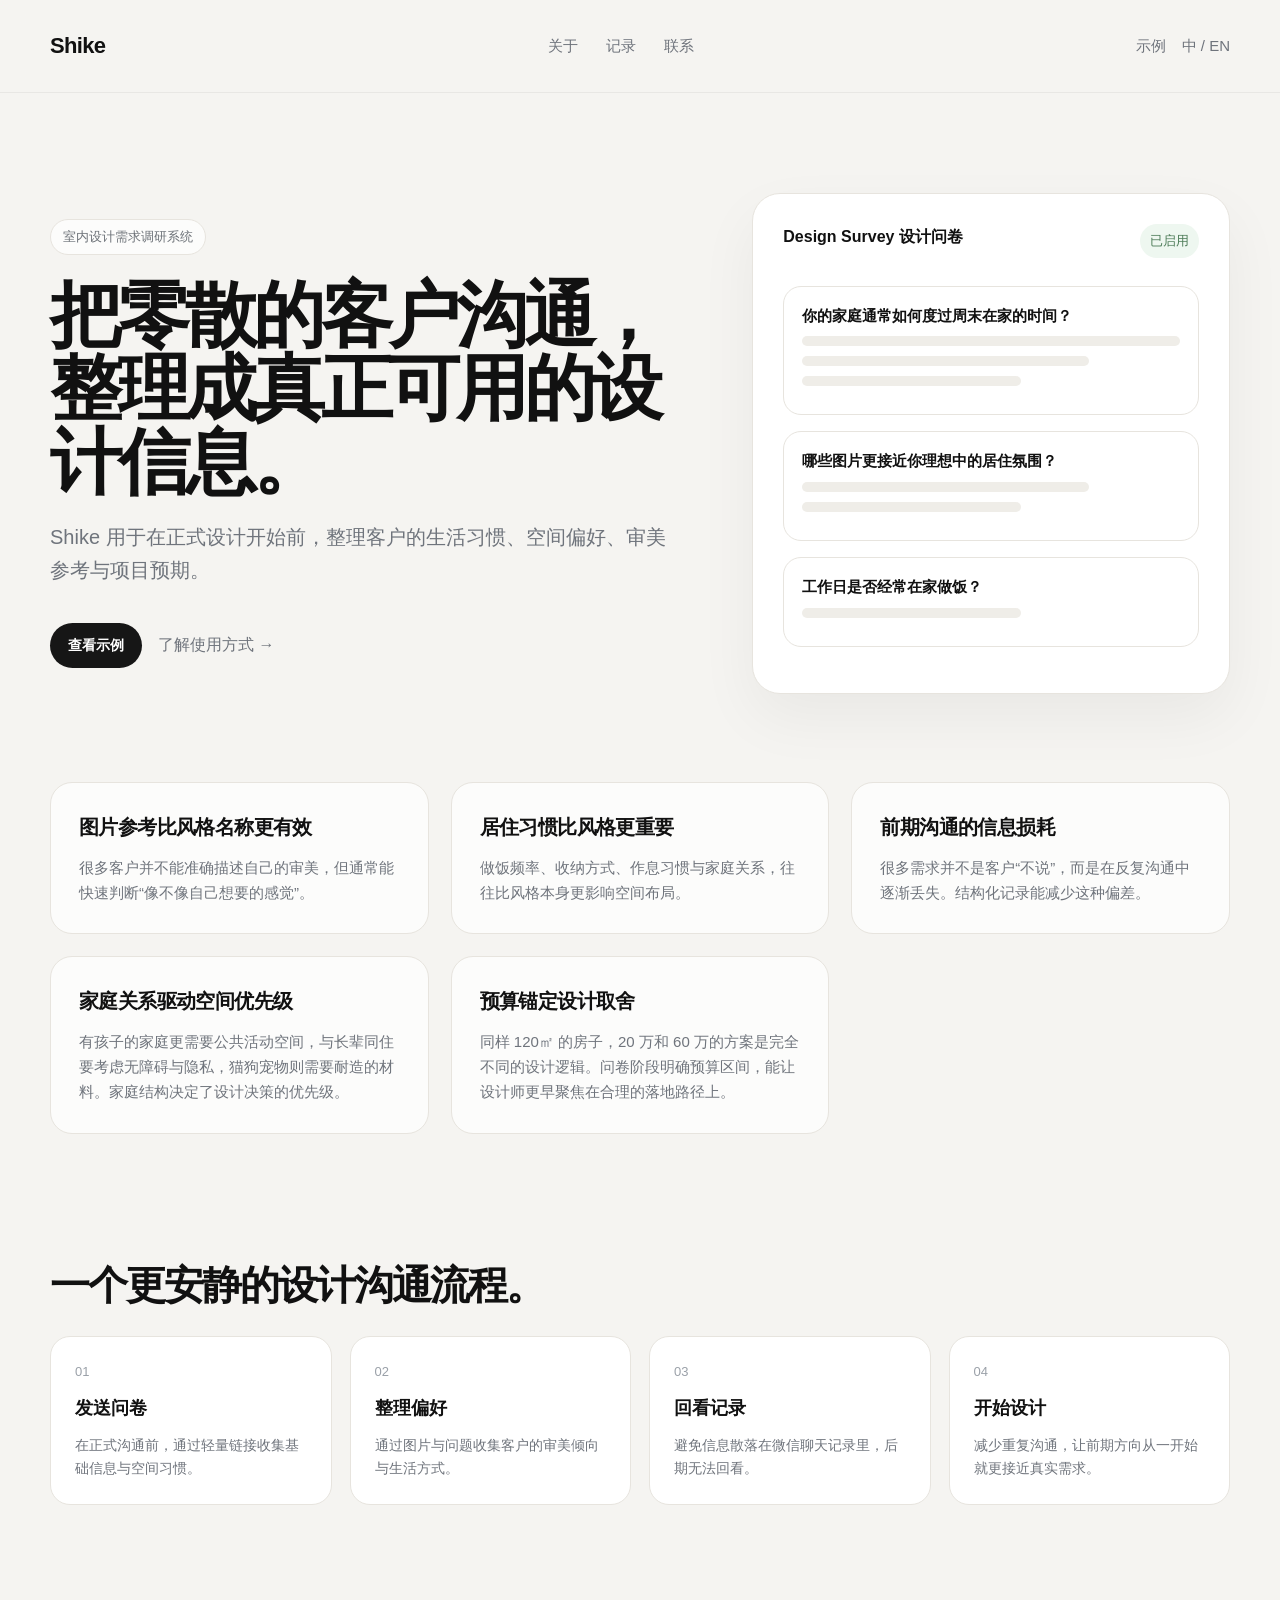
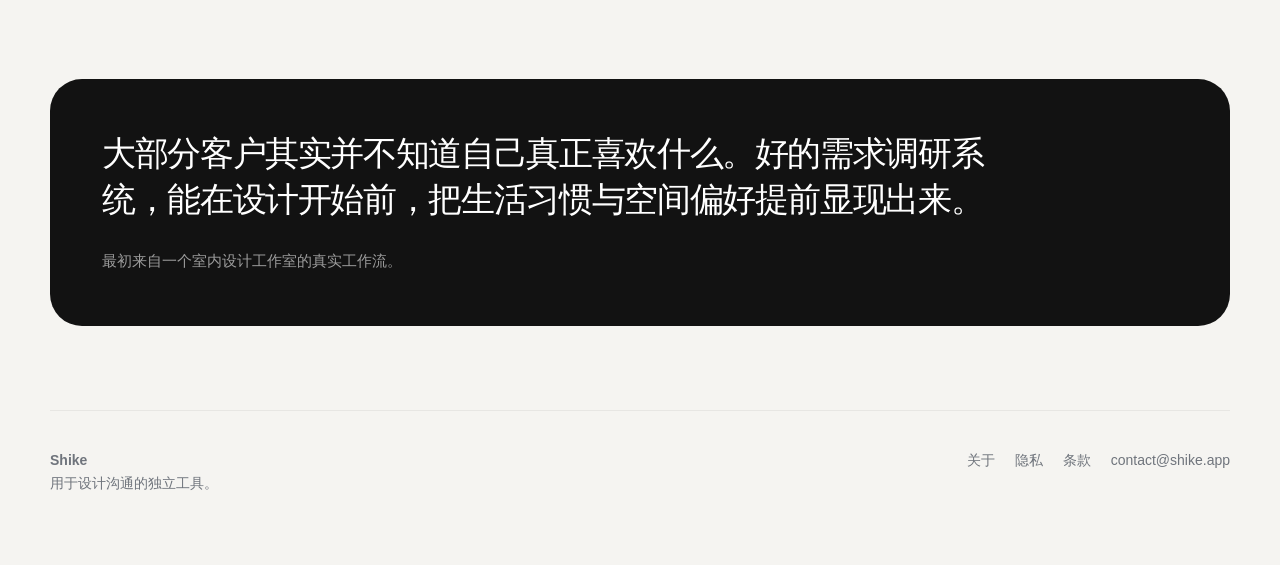
==== index.html @ 87f1670c "shike.app: 完整重写 — 5 feature cards + 4 hash-routed subpages + JS routing + i18n" ====
<!doctype html>
<html lang="zh-CN">
<head>
  <meta charset="utf-8" />
  <meta name="viewport" content="width=device-width, initial-scale=1" />
  <title>Shike — 设计需求调研系统</title>
  <style>
    :root{
      --bg:#f5f4f1;
      --card:#ffffff;
      --text:#111111;
      --muted:#6f747c;
      --light:#9aa0a8;
      --border:#e7e4de;
      --accent:#161616;
    }
    *{box-sizing:border-box}
    body{
      margin:0;
      background:var(--bg);
      color:var(--text);
      font-family:-apple-system,BlinkMacSystemFont,"Inter","Segoe UI","PingFang SC","Microsoft YaHei",sans-serif;
      -webkit-font-smoothing:antialiased;
      line-height:1.65;
    }
    a{text-decoration:none;color:inherit}
    .container{width:min(1180px,calc(100% - 48px));margin:0 auto}
    header{
      padding:28px 0;
      border-bottom:1px solid rgba(0,0,0,.05);
      position:sticky;
      top:0;
      backdrop-filter:blur(12px);
      background:rgba(245,244,241,.78);
      z-index:10;
    }
    .nav{display:flex;align-items:center;justify-content:space-between;gap:24px}
    .logo{font-size:22px;font-weight:700;letter-spacing:-.03em}
    .nav-links{display:flex;gap:28px;color:var(--muted);font-size:15px}
    .nav-right{display:flex;align-items:center;gap:16px}
    .ghost{color:var(--muted);font-size:15px}
    .button{background:var(--accent);color:white;padding:11px 18px;border-radius:999px;font-size:14px;font-weight:600}
    .hero{padding:100px 0 78px;display:grid;grid-template-columns:1.15fr .85fr;gap:56px;align-items:center}
    .eyebrow{display:inline-flex;align-items:center;gap:8px;font-size:13px;color:#6d7278;border:1px solid var(--border);border-radius:999px;padding:6px 12px;background:rgba(255,255,255,.72);margin-bottom:24px}
    h1{margin:0 0 22px;font-size:72px;line-height:1.02;letter-spacing:-.06em;max-width:760px}
    .hero p{margin:0;font-size:20px;color:var(--muted);max-width:620px}
    .hero-actions{margin-top:36px;display:flex;gap:16px;align-items:center}
    .secondary{color:var(--muted);font-weight:500}
    .hero-card{background:var(--card);border:1px solid var(--border);border-radius:28px;padding:30px;box-shadow:0 24px 60px rgba(0,0,0,.05)}
    .hero-card-top{display:flex;justify-content:space-between;margin-bottom:28px;gap:16px}
    .status{font-size:13px;color:#4d7c58;background:#eef7f0;padding:6px 10px;border-radius:999px;white-space:nowrap}
    .survey-preview{border:1px solid var(--border);border-radius:18px;padding:18px;margin-bottom:16px;background:#fff}
    .survey-preview strong{display:block;margin-bottom:10px;font-size:15px;line-height:1.45}
    .line{height:10px;background:#efede8;border-radius:999px;margin-bottom:10px}
    .line.short{width:58%}.line.medium{width:76%}
    .features{padding:10px 0 88px;display:grid;grid-template-columns:repeat(auto-fill,minmax(280px,1fr));gap:22px}
    .feature{background:rgba(255,255,255,.72);border:1px solid var(--border);border-radius:22px;padding:28px}
    .feature h3{margin:0 0 12px;font-size:20px;letter-spacing:-.03em}
    .feature p{margin:0;color:var(--muted);font-size:15px}
    .section-title{margin:0 0 18px;font-size:40px;letter-spacing:-.05em}
    .workflow{padding:30px 0 90px}
    .workflow-grid{display:grid;grid-template-columns:repeat(4,1fr);gap:18px}
    .step{background:white;border:1px solid var(--border);border-radius:20px;padding:24px}
    .step-num{color:var(--light);font-size:13px;margin-bottom:12px}
    .step h4{margin:0 0 10px;font-size:18px}
    .step p{margin:0;color:var(--muted);font-size:14px}
    .quote{padding:84px 0}
    .quote-box{background:#121212;color:white;border-radius:32px;padding:52px}
    .quote-box p{margin:0;font-size:34px;line-height:1.35;letter-spacing:-.04em;max-width:920px}
    .quote-meta{margin-top:26px;color:rgba(255,255,255,.58);font-size:15px}
    footer{padding:38px 0 70px;border-top:1px solid rgba(0,0,0,.06);display:flex;justify-content:space-between;flex-wrap:wrap;gap:24px;color:var(--muted);font-size:14px}
    .footer-links{display:flex;gap:20px;flex-wrap:wrap}
    .footer-links a:hover{color:var(--text)}

    /* ── Subpages ── */
    .subpage{display:none;min-height:100vh;padding:60px 0}
    .subpage.active{display:block}
    .subpage-wrap{width:min(780px,calc(100% - 48px));margin:0 auto}
    .subpage-back{display:inline-flex;align-items:center;gap:6px;font-size:15px;color:var(--muted);margin-bottom:32px;cursor:pointer}
    .subpage-back:hover{color:var(--text)}
    .subpage h2{margin:0 0 22px;font-size:36px;letter-spacing:-.05em;line-height:1.15}
    .subpage-body{font-size:16px;color:#444a50;line-height:1.75;max-width:650px}
    .subpage-body p{margin-bottom:20px}
    .subpage-body a{color:var(--text);text-decoration:underline;text-underline-offset:2px}

    /* ── Demo survey ── */
    .demo-header{margin-bottom:36px}
    .demo-header .eyebrow{margin-bottom:14px}
    .demo-header h2{margin:0 0 12px;font-size:30px;letter-spacing:-.04em}
    .demo-header p{margin:0;color:var(--muted);font-size:16px}
    .demo-card{background:var(--card);border:1px solid var(--border);border-radius:24px;padding:32px;margin-bottom:22px}
    .demo-card label{display:block;font-weight:600;font-size:16px;margin-bottom:14px;line-height:1.45}
    .demo-card input[type="text"],.demo-card textarea{width:100%;padding:12px 14px;border:1px solid var(--border);border-radius:10px;font-size:15px;font-family:inherit;background:#faf9f6;color:var(--text)}
    .demo-card textarea{resize:vertical;min-height:80px}
    .demo-options{display:flex;flex-wrap:wrap;gap:10px}
    .demo-option{padding:10px 16px;border:1px solid var(--border);border-radius:999px;font-size:14px;cursor:pointer;background:#faf9f6}
    .demo-option.selected{border-color:var(--accent);background:var(--accent);color:white}
    .demo-images{display:grid;grid-template-columns:repeat(4,1fr);gap:12px}
    .demo-image{aspect-ratio:1;border-radius:14px;border:2px solid var(--border);cursor:pointer;background:#efede8;display:flex;align-items:center;justify-content:center;color:var(--light);font-size:12px;padding:8px}
    .demo-image.selected{border-color:var(--accent)}
    .demo-submit{margin-top:10px}
    .demo-success{background:#eef7f0;border:1px solid #cde0d0;border-radius:18px;padding:28px 32px;margin-top:22px;display:none}
    .demo-success.show{display:block}
    .demo-success strong{display:block;font-size:18px;margin-bottom:6px}
    .demo-success p{margin:0;color:#4d7c58;font-size:15px}

    @media(max-width:980px){.hero{grid-template-columns:1fr;padding-top:72px}.features{grid-template-columns:1fr}.workflow-grid{grid-template-columns:1fr 1fr}h1{font-size:54px}}
    @media(max-width:640px){.container{width:min(100% - 32px,1180px)}.subpage-wrap{width:min(100% - 32px,780px)}.nav-links{display:none}h1{font-size:42px}.hero p{font-size:18px}.workflow-grid{grid-template-columns:1fr}.quote-box{padding:34px}.quote-box p{font-size:26px}.demo-images{grid-template-columns:repeat(2,1fr)}.hero-actions{flex-wrap:wrap}.subpage h2{font-size:28px}}
  </style>
</head>
<body>

<header>
  <div class="container nav">
    <div class="logo">Shike</div>
    <div class="nav-links">
      <a href="#about" data-en="About" data-zh="关于">关于</a>
      <a href="#notes" data-en="Notes" data-zh="记录">记录</a>
      <a href="#contact" data-en="Contact" data-zh="联系">联系</a>
    </div>
    <div class="nav-right">
      <a class="ghost" href="#page-demo" data-en="Example" data-zh="示例">示例</a>
      <a class="ghost" href="#" id="langToggle">中 / EN</a>
    </div>
  </div>
</header>

<div id="homepage">
<main class="container">
  <section class="hero">
    <div>
      <div class="eyebrow" data-en="Interior design intake system" data-zh="室内设计需求调研系统">室内设计需求调研系统</div>
      <h1 data-en="Turn scattered client conversations into structured design insight." data-zh="把零散的客户沟通，整理成真正可用的设计信息。">把零散的客户沟通，整理成真正可用的设计信息。</h1>
      <p data-en="Shike helps design studios collect lifestyle habits, spatial preferences, visual references and project expectations before the first meeting." data-zh="Shike 用于在正式设计开始前，整理客户的生活习惯、空间偏好、审美参考与项目预期。">Shike 用于在正式设计开始前，整理客户的生活习惯、空间偏好、审美参考与项目预期。</p>
      <div class="hero-actions">
        <a class="button" href="#page-demo" data-en="View example" data-zh="查看示例">查看示例</a>
        <a class="secondary" href="#page-about" data-en="About the workflow →" data-zh="了解使用方式 →">了解使用方式 →</a>
      </div>
    </div>
    <div class="hero-card">
      <div class="hero-card-top">
        <strong data-en="Design Survey" data-zh="Design Survey 设计问卷">Design Survey 设计问卷</strong>
        <span class="status" data-en="active" data-zh="已启用">已启用</span>
      </div>
      <div class="survey-preview">
        <strong data-en="How does your family usually spend weekends at home?" data-zh="你的家庭通常如何度过周末在家的时间？">你的家庭通常如何度过周末在家的时间？</strong>
        <div class="line"></div><div class="line medium"></div><div class="line short"></div>
      </div>
      <div class="survey-preview">
        <strong data-en="Which references feel closest to your ideal atmosphere?" data-zh="哪些图片更接近你理想中的居住氛围？">哪些图片更接近你理想中的居住氛围？</strong>
        <div class="line medium"></div><div class="line short"></div>
      </div>
      <div class="survey-preview">
        <strong data-en="Do you cook frequently during weekdays?" data-zh="工作日是否经常在家做饭？">工作日是否经常在家做饭？</strong>
        <div class="line short"></div>
      </div>
    </div>
  </section>

  <section class="features" id="notes">
    <div class="feature">
      <h3 data-en="Images work better than style labels" data-zh="图片参考比风格名称更有效">图片参考比风格名称更有效</h3>
      <p data-en="Many clients cannot describe their taste precisely, but they can quickly judge whether an image feels right." data-zh="很多客户并不能准确描述自己的审美，但通常能快速判断“像不像自己想要的感觉”。">很多客户并不能准确描述自己的审美，但通常能快速判断“像不像自己想要的感觉”。</p>
    </div>
    <div class="feature">
      <h3 data-en="Habits matter more than style" data-zh="居住习惯比风格更重要">居住习惯比风格更重要</h3>
      <p data-en="Cooking frequency, storage habits, routines and family relationships often shape the layout more than visual style." data-zh="做饭频率、收纳方式、作息习惯与家庭关系，往往比风格本身更影响空间布局。">做饭频率、收纳方式、作息习惯与家庭关系，往往比风格本身更影响空间布局。</p>
    </div>
    <div class="feature">
      <h3 data-en="Early communication loses information" data-zh="前期沟通的信息损耗">前期沟通的信息损耗</h3>
      <p data-en="Many requirements are not absent; they simply get lost in repeated conversations. Structured records reduce that drift." data-zh="很多需求并不是客户“不说”，而是在反复沟通中逐渐丢失。结构化记录能减少这种偏差。">很多需求并不是客户“不说”，而是在反复沟通中逐渐丢失。结构化记录能减少这种偏差。</p>
    </div>
    <div class="feature">
      <h3 data-en="Family dynamics shape priorities" data-zh="家庭关系驱动空间优先级">家庭关系驱动空间优先级</h3>
      <p data-en="Families with kids need open activity areas, multi-generational homes require accessibility and privacy, pets demand durable materials. Family structure dictates design trade-offs." data-zh="有孩子的家庭更需要公共活动空间，与长辈同住要考虑无障碍与隐私，猫狗宠物则需要耐造的材料。家庭结构决定了设计决策的优先级。">有孩子的家庭更需要公共活动空间，与长辈同住要考虑无障碍与隐私，猫狗宠物则需要耐造的材料。家庭结构决定了设计决策的优先级。</p>
    </div>
    <div class="feature">
      <h3 data-en="Budget frames design choices" data-zh="预算锚定设计取舍">预算锚定设计取舍</h3>
      <p data-en="A 120㎡ apartment with a ¥200k budget vs. ¥600k calls for fundamentally different approaches. Getting budget range early lets designers focus on viable solutions from the start." data-zh="同样 120㎡ 的房子，20 万和 60 万的方案是完全不同的设计逻辑。问卷阶段明确预算区间，能让设计师更早聚焦在合理的落地路径上。">同样 120㎡ 的房子，20 万和 60 万的方案是完全不同的设计逻辑。问卷阶段明确预算区间，能让设计师更早聚焦在合理的落地路径上。</p>
    </div>
  </section>

  <section class="workflow" id="about">
    <h2 class="section-title" data-en="A calmer way to start projects." data-zh="一个更安静的设计沟通流程。">一个更安静的设计沟通流程。</h2>
    <div class="workflow-grid">
      <div class="step">
        <div class="step-num">01</div>
        <h4 data-en="Send survey" data-zh="发送问卷">发送问卷</h4>
        <p data-en="Share a lightweight link before the first meeting to collect basic information and spatial habits." data-zh="在正式沟通前，通过轻量链接收集基础信息与空间习惯。">在正式沟通前，通过轻量链接收集基础信息与空间习惯。</p>
      </div>
      <div class="step">
        <div class="step-num">02</div>
        <h4 data-en="Collect preferences" data-zh="整理偏好">整理偏好</h4>
        <p data-en="Use images and questions to collect visual preferences and lifestyle patterns." data-zh="通过图片与问题收集客户的审美倾向与生活方式。">通过图片与问题收集客户的审美倾向与生活方式。</p>
      </div>
      <div class="step">
        <div class="step-num">03</div>
        <h4 data-en="Review records" data-zh="回看记录">回看记录</h4>
        <p data-en="Keep important details from disappearing inside long chat histories." data-zh="避免信息散落在微信聊天记录里，后期无法回看。">避免信息散落在微信聊天记录里，后期无法回看。</p>
      </div>
      <div class="step">
        <div class="step-num">04</div>
        <h4 data-en="Start aligned" data-zh="开始设计">开始设计</h4>
        <p data-en="Reduce repeated communication and begin with clearer expectations." data-zh="减少重复沟通，让前期方向从一开始就更接近真实需求。">减少重复沟通，让前期方向从一开始就更接近真实需求。</p>
      </div>
    </div>
  </section>

  <section class="quote">
    <div class="quote-box">
      <p data-en="Most clients don’t actually know how to describe their style preferences. Good intake systems help surface habits and emotional patterns before design even starts." data-zh="大部分客户其实并不知道自己真正喜欢什么。好的需求调研系统，能在设计开始前，把生活习惯与空间偏好提前显现出来。">大部分客户其实并不知道自己真正喜欢什么。好的需求调研系统，能在设计开始前，把生活习惯与空间偏好提前显现出来。</p>
      <div class="quote-meta" data-en="Originally built for an interior design studio workflow." data-zh="最初来自一个室内设计工作室的真实工作流。">最初来自一个室内设计工作室的真实工作流。</div>
    </div>
  </section>
</main>

<footer class="container" id="contact">
  <div>
    <strong>Shike</strong><br/>
    <span data-en="Independent tools for design conversations." data-zh="用于设计沟通的独立工具。">用于设计沟通的独立工具。</span>
  </div>
  <div class="footer-links">
    <a href="#page-about" data-en="About" data-zh="关于">关于</a>
    <a href="#page-privacy" data-en="Privacy" data-zh="隐私">隐私</a>
    <a href="#page-terms" data-en="Terms" data-zh="条款">条款</a>
    <a href="mailto:contact@shike.app">contact@shike.app</a>
  </div>
</footer>
</div>

<!-- ═══════ Subpages ═══════ -->
<div class="subpage" id="page-about">
  <div class="subpage-wrap">
    <div class="subpage-back" onclick="showHome()">
      <svg width="16" height="16" viewBox="0 0 24 24" fill="none" stroke="currentColor" stroke-width="2" stroke-linecap="round" stroke-linejoin="round"><polyline points="15 18 9 12 15 6"/></svg>
      <span data-zh="返回" data-en="Back">返回</span>
    </div>
    <h2 data-zh="关于 Shike" data-en="About Shike">关于 Shike</h2>
    <div class="subpage-body">
      <p data-zh="Shike 是一个围绕设计沟通、需求整理和项目记录的工具。最初来自一个室内设计工作室的真实工作流。" data-en="Shike is a tool for design conversations, requirements gathering and project documentation. Originally built from a real interior design studio workflow.">Shike 是一个围绕设计沟通、需求整理和项目记录的工具。最初来自一个室内设计工作室的真实工作流。</p>
      <p data-zh="它替代了零散的微信聊天和通用表单，用于在正式设计开始前，把客户的生活习惯、空间偏好、审美参考和项目预期整合到一份结构化记录中。" data-en="It replaces scattered chat messages and generic forms, helping studios consolidate lifestyle habits, spatial preferences, visual references and project expectations into structured records before design begins.">它替代了零散的微信聊天和通用表单，用于在正式设计开始前，把客户的生活习惯、空间偏好、审美参考和项目预期整合到一份结构化记录中。</p>
      <p data-zh="适合小型设计工作室、独立设计师，以及任何需要让前期沟通更清晰有序的团队。" data-en="Suited for small design studios, independent designers, and any team that wants clearer, more organized early-stage client communication.">适合小型设计工作室、独立设计师，以及任何需要让前期沟通更清晰有序的团队。</p>
    </div>
  </div>
</div>

<div class="subpage" id="page-privacy">
  <div class="subpage-wrap">
    <div class="subpage-back" onclick="showHome()">
      <svg width="16" height="16" viewBox="0 0 24 24" fill="none" stroke="currentColor" stroke-width="2" stroke-linecap="round" stroke-linejoin="round"><polyline points="15 18 9 12 15 6"/></svg>
      <span data-zh="返回" data-en="Back">返回</span>
    </div>
    <h2 data-zh="隐私" data-en="Privacy">隐私</h2>
    <div class="subpage-body">
      <p data-zh="通过 Shike 提交的表单数据仅用于设计需求整理和项目沟通，不会公开展示。" data-en="Data submitted through Shike is used solely for design requirements gathering and project communication. It is not publicly displayed.">通过 Shike 提交的表单数据仅用于设计需求整理和项目沟通，不会公开展示。</p>
      <p data-zh="我们不会将您的数据出售给第三方，也不会将其用于与项目无关的目的。" data-en="We do not sell your data to third parties, nor use it for purposes unrelated to your project.">我们不会将您的数据出售给第三方，也不会将其用于与项目无关的目的。</p>
      <p data-zh="数据通过加密连接传输，存储在服务器数据库中，仅项目相关人员可访问。" data-en="Data is transmitted over encrypted connections, stored on our server, and accessible only to project-relevant personnel.">数据通过加密连接传输，存储在服务器数据库中，仅项目相关人员可访问。</p>
      <p data-zh="为保护您的信息安全，请勿在表单中提交身份证号码、银行卡信息、密码等敏感个人信息。" data-en="For your security, please do not submit sensitive personal information such as ID numbers, bank card details, or passwords in any form.">为保护您的信息安全，请勿在表单中提交身份证号码、银行卡信息、密码等敏感个人信息。</p>
      <p data-zh="如需删除数据，请联系" data-en="To request data deletion, contact">如需删除数据，请联系 <a href="mailto:contact@shike.app">contact@shike.app</a>。</p>
    </div>
  </div>
</div>

<div class="subpage" id="page-terms">
  <div class="subpage-wrap">
    <div class="subpage-back" onclick="showHome()">
      <svg width="16" height="16" viewBox="0 0 24 24" fill="none" stroke="currentColor" stroke-width="2" stroke-linecap="round" stroke-linejoin="round"><polyline points="15 18 9 12 15 6"/></svg>
      <span data-zh="返回" data-en="Back">返回</span>
    </div>
    <h2 data-zh="条款" data-en="Terms">条款</h2>
    <div class="subpage-body">
      <p data-zh="Shike 按“现状”提供，不提供任何明示或暗示的保证。" data-en="Shike is provided &#x2018;as is&#x2019;, without any express or implied warranty.">Shike 按“现状”提供，不提供任何明示或暗示的保证。</p>
      <p data-zh="使用者应自行确认所提交内容的准确性和完整性。" data-en="Users are responsible for the accuracy and completeness of the information they submit.">使用者应自行确认所提交内容的准确性和完整性。</p>
      <p data-zh="为保护您的信息安全，请勿在表单中提交身份证号码、银行卡信息、密码等敏感个人信息。" data-en="For your security, do not submit sensitive personal information such as ID numbers, bank card details, or passwords via any form.">为保护您的信息安全，请勿在表单中提交身份证号码、银行卡信息、密码等敏感个人信息。</p>
      <p data-zh="我们保留在不事先通知的情况下更新这些条款的权利。" data-en="We reserve the right to update these terms without prior notice.">我们保留在不事先通知的情况下更新这些条款的权利。</p>
    </div>
  </div>
</div>

<div class="subpage" id="page-demo">
  <div class="subpage-wrap">
    <div class="subpage-back" onclick="showHome()">
      <svg width="16" height="16" viewBox="0 0 24 24" fill="none" stroke="currentColor" stroke-width="2" stroke-linecap="round" stroke-linejoin="round"><polyline points="15 18 9 12 15 6"/></svg>
      <span data-zh="返回" data-en="Back">返回</span>
    </div>
    <div class="demo-header">
      <div class="eyebrow" data-zh="示例问卷" data-en="Demo Survey">示例问卷</div>
      <h2 data-zh="设计需求调研" data-en="Design Intake Survey">设计需求调研</h2>
      <p data-zh="以下是一个示例问卷，用于展示 Shike 的使用方式和界面风格。提交后的数据不会被保存。" data-en="This is a demo survey to show how Shike works. Submitted data will not be saved.">以下是一个示例问卷，用于展示 Shike 的使用方式和界面风格。提交后的数据不会被保存。</p>
    </div>
    <div class="demo-card">
      <label data-zh="你理想中的居住空间有多大？" data-en="What size is your ideal living space?">你理想中的居住空间有多大？</label>
      <input type="text" id="demoQ1" placeholder="e.g. 80-100㎡" data-zh-placeholder="例如：80-100㎡" data-en-placeholder="e.g. 80-100㎡" />
    </div>
    <div class="demo-card">
      <label data-zh="你最喜欢的室内风格倾向？" data-en="Your preferred interior style?">你最喜欢的室内风格倾向？</label>
      <div class="demo-options" id="demoQ2">
        <span class="demo-option" data-val="简约" data-zh="简约" data-en="Minimalist">简约</span>
        <span class="demo-option" data-val="奶油" data-zh="奶油" data-en="Cream">奶油</span>
        <span class="demo-option" data-val="原木" data-zh="原木" data-en="Natural Wood">原木</span>
        <span class="demo-option" data-val="新中式" data-zh="新中式" data-en="Modern Chinese">新中式</span>
        <span class="demo-option" data-val="轻奢" data-zh="轻奢" data-en="Light Luxury">轻奢</span>
        <span class="demo-option" data-val="不确定" data-zh="不确定" data-en="Not sure">不确定</span>
      </div>
    </div>
    <div class="demo-card">
      <label data-zh="以下哪些更接近你想要的氛围？（可多选）" data-en="Which of these feel closest to your desired atmosphere? (multi-select)">以下哪些更接近你想要的氛围？（可多选）</label>
      <div class="demo-images" id="demoQ3">
        <div class="demo-image" data-zh="明亮" data-en="Bright">明亮</div>
        <div class="demo-image" data-zh="温暖" data-en="Warm">温暖</div>
        <div class="demo-image" data-zh="简洁" data-en="Clean">简洁</div>
        <div class="demo-image" data-zh="自然" data-en="Natural">自然</div>
      </div>
    </div>
    <div class="demo-card">
      <label data-zh="你对新空间有什么特殊需求或想法？" data-en="Any special needs or ideas for the space?">你对新空间有什么特殊需求或想法？</label>
      <textarea id="demoQ4" data-zh-placeholder="描述你的想法…" data-en-placeholder="Describe your ideas..."></textarea>
    </div>
    <div class="demo-submit">
      <button class="button" id="demoSubmit" data-zh="提交示例" data-en="Submit Demo">提交示例</button>
    </div>
    <div class="demo-success" id="demoSuccess">
      <strong data-zh="示例提交成功" data-en="Demo submitted successfully">示例提交成功</strong>
      <p data-zh="这是一个示例演示，你的回答不会被保存。" data-en="This is a demo — your responses have not been saved.">这是一个示例演示，你的回答不会被保存。</p>
    </div>
  </div>
</div>

<script>
var currentLang = 'zh';
function applyLang(lang) {
  currentLang = lang;
  document.documentElement.lang = lang === 'zh' ? 'zh-CN' : 'en';
  document.title = lang === 'zh' ? 'Shike — 设计需求调研系统' : 'Shike — Design Intake System';
  document.querySelectorAll('[data-zh][data-en]').forEach(function(el) {
    el.textContent = lang === 'zh' ? el.getAttribute('data-zh') : el.getAttribute('data-en');
  });
  document.querySelectorAll('[data-zh-placeholder]').forEach(function(el) {
    var key = lang === 'zh' ? 'data-zh-placeholder' : 'data-en-placeholder';
    var val = el.getAttribute(key);
    if (val !== null) el.placeholder = val;
  });
  document.getElementById('langToggle').textContent = lang === 'zh' ? '中 / EN' : 'EN / 中';
}
function toggleLang(e) { e.preventDefault(); applyLang(currentLang === 'zh' ? 'en' : 'zh'); }

var SUBPAGE_IDS = ['page-about', 'page-demo', 'page-privacy', 'page-terms'];
var SECTION_IDS = ['about', 'notes', 'contact'];

function showHome() {
  document.getElementById('homepage').style.display = '';
  document.querySelector('header').style.display = '';
  SUBPAGE_IDS.forEach(function(id) { document.getElementById(id).classList.remove('active'); });
  window.scrollTo({ top: 0, behavior: 'smooth' });
}
function showSubpage(id) {
  document.getElementById('homepage').style.display = 'none';
  document.querySelector('header').style.display = 'none';
  SUBPAGE_IDS.forEach(function(sid) { document.getElementById(sid).classList.toggle('active', sid === id); });
  window.scrollTo({ top: 0 });
}
function scrollToSection(id) {
  showHome();
  setTimeout(function() {
    var t = document.getElementById(id);
    if (t) t.scrollIntoView({ behavior: 'smooth' });
  }, 60);
}
window.addEventListener('popstate', function() {
  var hash = window.location.hash.replace('#', '') || 'home';
  if (SECTION_IDS.indexOf(hash) !== -1) { scrollToSection(hash); return; }
  if (SUBPAGE_IDS.indexOf(hash) !== -1) { showSubpage(hash); return; }
  showHome();
});

function initDemo() {
  document.querySelectorAll('.demo-option').forEach(function(el) {
    el.addEventListener('click', function() {
      el.parentElement.querySelectorAll('.demo-option').forEach(function(o) { o.classList.remove('selected'); });
      this.classList.add('selected');
    });
  });
  document.querySelectorAll('.demo-image').forEach(function(el) {
    el.addEventListener('click', function() { this.classList.toggle('selected'); });
  });
  document.getElementById('demoSubmit').addEventListener('click', function() {
    var s = document.getElementById('demoSuccess');
    s.classList.add('show');
    s.scrollIntoView({ behavior: 'smooth', block: 'center' });
  });
}

document.addEventListener('DOMContentLoaded', function() {
  applyLang('zh');
  initDemo();
  document.getElementById('langToggle').addEventListener('click', toggleLang);
  document.querySelectorAll('a[href^="#"]').forEach(function(a) {
    a.addEventListener('click', function(e) {
      var href = a.getAttribute('href');
      if (href.indexOf('mailto:') === 0) return;
      e.preventDefault();
      var hash = href.replace('#', '');
      if (SECTION_IDS.indexOf(hash) !== -1) { history.pushState(null, '', href); scrollToSection(hash); }
      else if (SUBPAGE_IDS.indexOf(hash) !== -1) { history.pushState(null, '', href); showSubpage(hash); }
      else if (hash === '' || hash === 'home') { history.pushState(null, '', window.location.pathname); showHome(); }
    });
  });
});
</script>
</body>
</html>
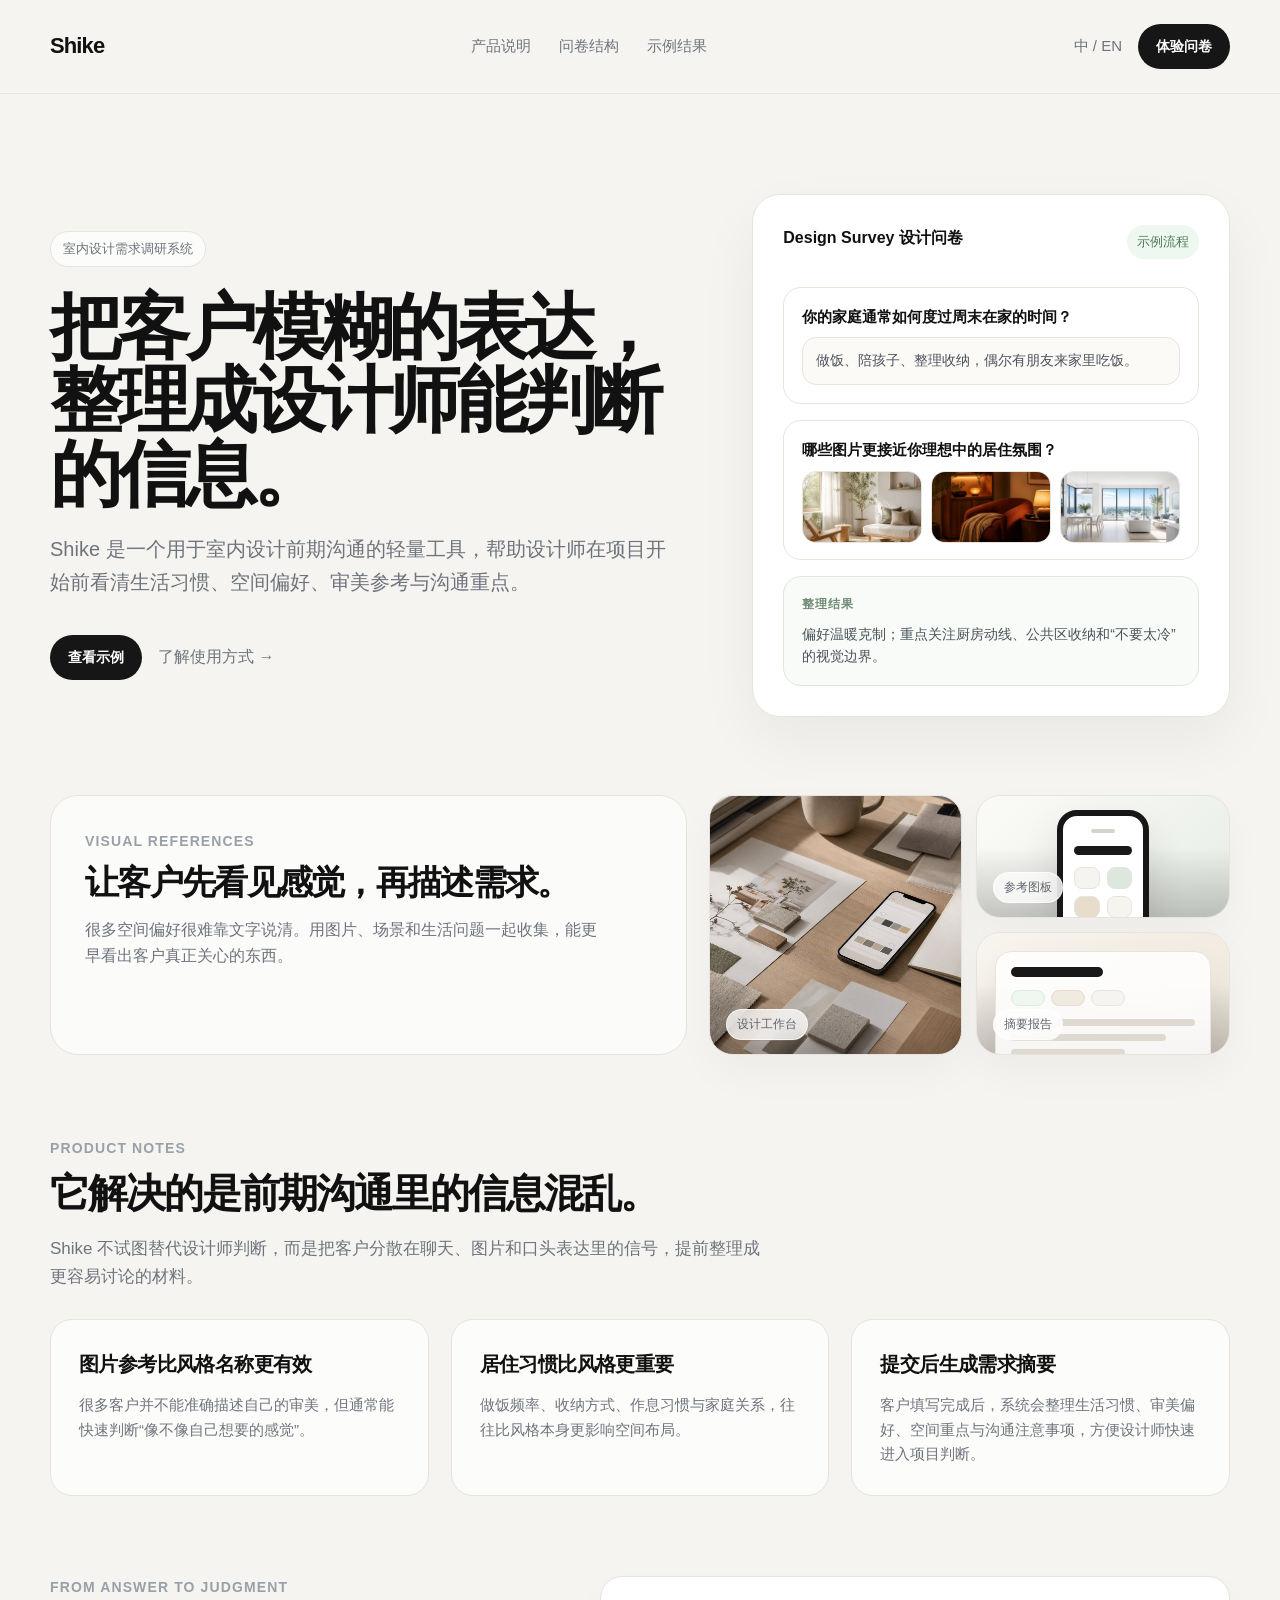
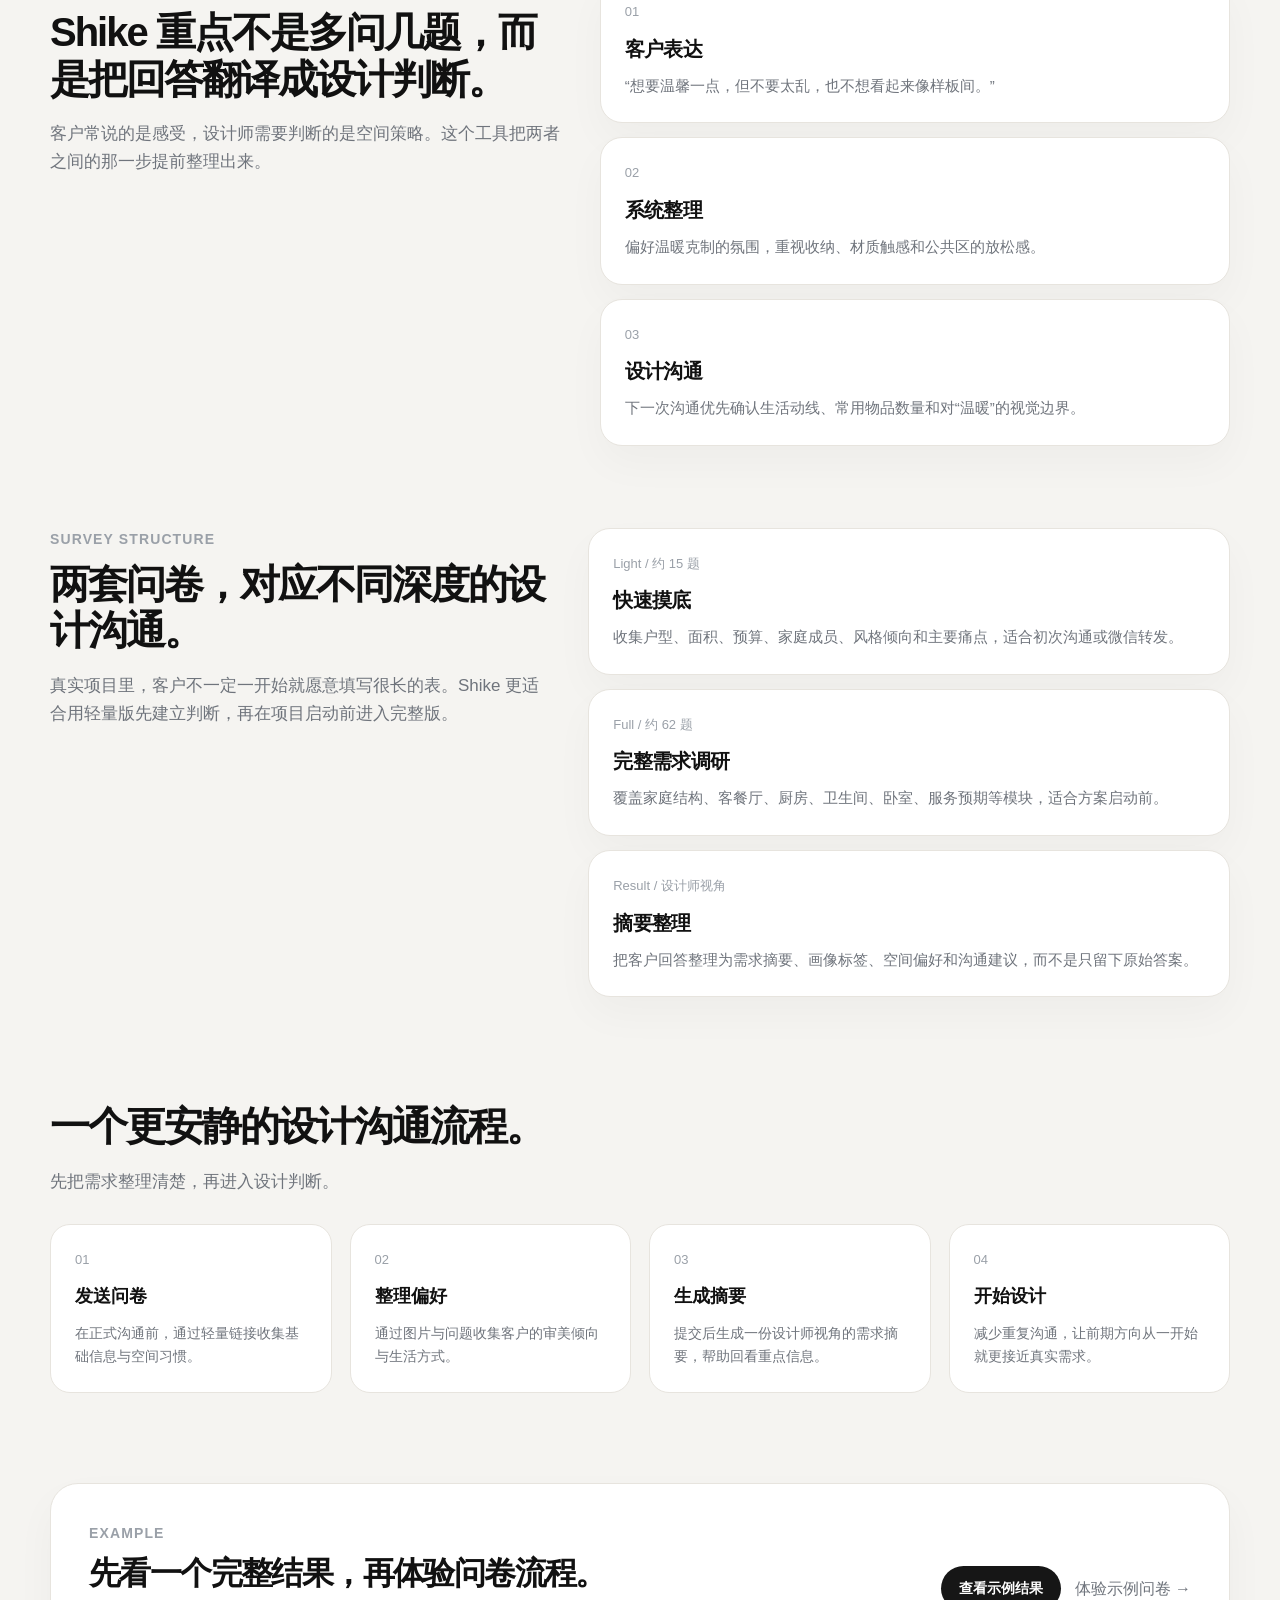
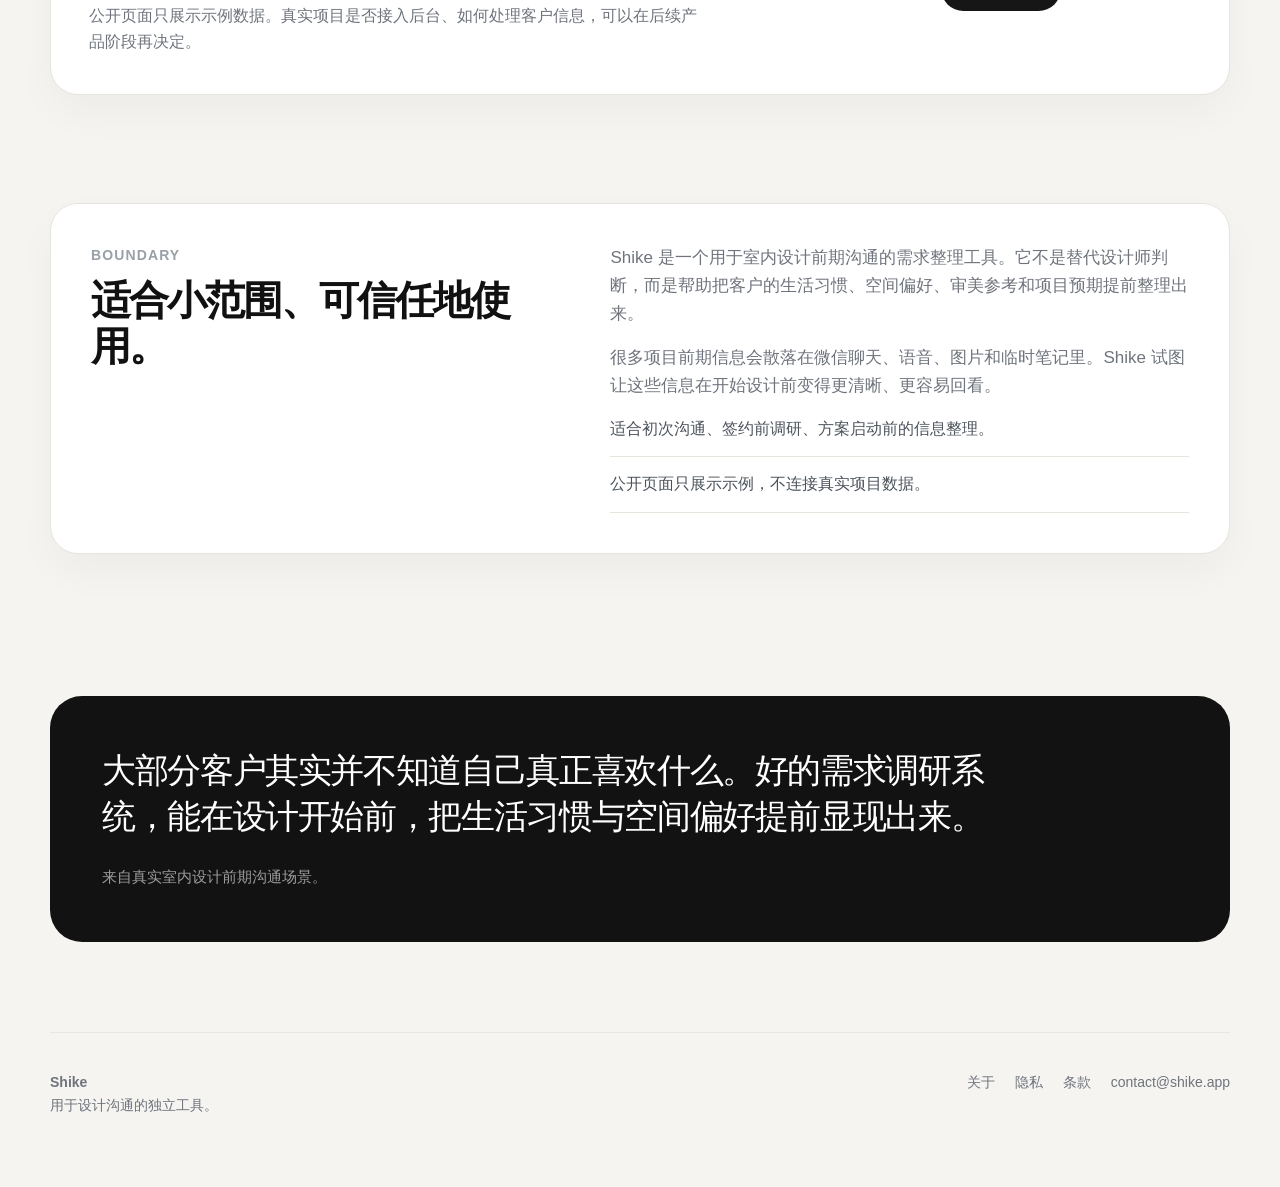
==== commit 441a256d: "deploy: replace site with dist-jpg build" ====
--- a/index.html
+++ b/index.html
@@ -1,411 +1,436 @@
-<!doctype html>
+﻿<!doctype html>
 <html lang="zh-CN">
 <head>
   <meta charset="utf-8" />
   <meta name="viewport" content="width=device-width, initial-scale=1" />
-  <title>Shike — 设计需求调研系统</title>
-  <style>
-    :root{
-      --bg:#f5f4f1;
-      --card:#ffffff;
-      --text:#111111;
-      --muted:#6f747c;
-      --light:#9aa0a8;
-      --border:#e7e4de;
-      --accent:#161616;
-    }
-    *{box-sizing:border-box}
-    body{
-      margin:0;
-      background:var(--bg);
-      color:var(--text);
-      font-family:-apple-system,BlinkMacSystemFont,"Inter","Segoe UI","PingFang SC","Microsoft YaHei",sans-serif;
-      -webkit-font-smoothing:antialiased;
-      line-height:1.65;
-    }
-    a{text-decoration:none;color:inherit}
-    .container{width:min(1180px,calc(100% - 48px));margin:0 auto}
-    header{
-      padding:28px 0;
-      border-bottom:1px solid rgba(0,0,0,.05);
-      position:sticky;
-      top:0;
-      backdrop-filter:blur(12px);
-      background:rgba(245,244,241,.78);
-      z-index:10;
-    }
-    .nav{display:flex;align-items:center;justify-content:space-between;gap:24px}
-    .logo{font-size:22px;font-weight:700;letter-spacing:-.03em}
-    .nav-links{display:flex;gap:28px;color:var(--muted);font-size:15px}
-    .nav-right{display:flex;align-items:center;gap:16px}
-    .ghost{color:var(--muted);font-size:15px}
-    .button{background:var(--accent);color:white;padding:11px 18px;border-radius:999px;font-size:14px;font-weight:600}
-    .hero{padding:100px 0 78px;display:grid;grid-template-columns:1.15fr .85fr;gap:56px;align-items:center}
-    .eyebrow{display:inline-flex;align-items:center;gap:8px;font-size:13px;color:#6d7278;border:1px solid var(--border);border-radius:999px;padding:6px 12px;background:rgba(255,255,255,.72);margin-bottom:24px}
-    h1{margin:0 0 22px;font-size:72px;line-height:1.02;letter-spacing:-.06em;max-width:760px}
-    .hero p{margin:0;font-size:20px;color:var(--muted);max-width:620px}
-    .hero-actions{margin-top:36px;display:flex;gap:16px;align-items:center}
-    .secondary{color:var(--muted);font-weight:500}
-    .hero-card{background:var(--card);border:1px solid var(--border);border-radius:28px;padding:30px;box-shadow:0 24px 60px rgba(0,0,0,.05)}
-    .hero-card-top{display:flex;justify-content:space-between;margin-bottom:28px;gap:16px}
-    .status{font-size:13px;color:#4d7c58;background:#eef7f0;padding:6px 10px;border-radius:999px;white-space:nowrap}
-    .survey-preview{border:1px solid var(--border);border-radius:18px;padding:18px;margin-bottom:16px;background:#fff}
-    .survey-preview strong{display:block;margin-bottom:10px;font-size:15px;line-height:1.45}
-    .line{height:10px;background:#efede8;border-radius:999px;margin-bottom:10px}
-    .line.short{width:58%}.line.medium{width:76%}
-    .features{padding:10px 0 88px;display:grid;grid-template-columns:repeat(auto-fill,minmax(280px,1fr));gap:22px}
-    .feature{background:rgba(255,255,255,.72);border:1px solid var(--border);border-radius:22px;padding:28px}
-    .feature h3{margin:0 0 12px;font-size:20px;letter-spacing:-.03em}
-    .feature p{margin:0;color:var(--muted);font-size:15px}
-    .section-title{margin:0 0 18px;font-size:40px;letter-spacing:-.05em}
-    .workflow{padding:30px 0 90px}
-    .workflow-grid{display:grid;grid-template-columns:repeat(4,1fr);gap:18px}
-    .step{background:white;border:1px solid var(--border);border-radius:20px;padding:24px}
-    .step-num{color:var(--light);font-size:13px;margin-bottom:12px}
-    .step h4{margin:0 0 10px;font-size:18px}
-    .step p{margin:0;color:var(--muted);font-size:14px}
-    .quote{padding:84px 0}
-    .quote-box{background:#121212;color:white;border-radius:32px;padding:52px}
-    .quote-box p{margin:0;font-size:34px;line-height:1.35;letter-spacing:-.04em;max-width:920px}
-    .quote-meta{margin-top:26px;color:rgba(255,255,255,.58);font-size:15px}
-    footer{padding:38px 0 70px;border-top:1px solid rgba(0,0,0,.06);display:flex;justify-content:space-between;flex-wrap:wrap;gap:24px;color:var(--muted);font-size:14px}
-    .footer-links{display:flex;gap:20px;flex-wrap:wrap}
-    .footer-links a:hover{color:var(--text)}
-
-    /* ── Subpages ── */
-    .subpage{display:none;min-height:100vh;padding:60px 0}
-    .subpage.active{display:block}
-    .subpage-wrap{width:min(780px,calc(100% - 48px));margin:0 auto}
-    .subpage-back{display:inline-flex;align-items:center;gap:6px;font-size:15px;color:var(--muted);margin-bottom:32px;cursor:pointer}
-    .subpage-back:hover{color:var(--text)}
-    .subpage h2{margin:0 0 22px;font-size:36px;letter-spacing:-.05em;line-height:1.15}
-    .subpage-body{font-size:16px;color:#444a50;line-height:1.75;max-width:650px}
-    .subpage-body p{margin-bottom:20px}
-    .subpage-body a{color:var(--text);text-decoration:underline;text-underline-offset:2px}
-
-    /* ── Demo survey ── */
-    .demo-header{margin-bottom:36px}
-    .demo-header .eyebrow{margin-bottom:14px}
-    .demo-header h2{margin:0 0 12px;font-size:30px;letter-spacing:-.04em}
-    .demo-header p{margin:0;color:var(--muted);font-size:16px}
-    .demo-card{background:var(--card);border:1px solid var(--border);border-radius:24px;padding:32px;margin-bottom:22px}
-    .demo-card label{display:block;font-weight:600;font-size:16px;margin-bottom:14px;line-height:1.45}
-    .demo-card input[type="text"],.demo-card textarea{width:100%;padding:12px 14px;border:1px solid var(--border);border-radius:10px;font-size:15px;font-family:inherit;background:#faf9f6;color:var(--text)}
-    .demo-card textarea{resize:vertical;min-height:80px}
-    .demo-options{display:flex;flex-wrap:wrap;gap:10px}
-    .demo-option{padding:10px 16px;border:1px solid var(--border);border-radius:999px;font-size:14px;cursor:pointer;background:#faf9f6}
-    .demo-option.selected{border-color:var(--accent);background:var(--accent);color:white}
-    .demo-images{display:grid;grid-template-columns:repeat(4,1fr);gap:12px}
-    .demo-image{aspect-ratio:1;border-radius:14px;border:2px solid var(--border);cursor:pointer;background:#efede8;display:flex;align-items:center;justify-content:center;color:var(--light);font-size:12px;padding:8px}
-    .demo-image.selected{border-color:var(--accent)}
-    .demo-submit{margin-top:10px}
-    .demo-success{background:#eef7f0;border:1px solid #cde0d0;border-radius:18px;padding:28px 32px;margin-top:22px;display:none}
-    .demo-success.show{display:block}
-    .demo-success strong{display:block;font-size:18px;margin-bottom:6px}
-    .demo-success p{margin:0;color:#4d7c58;font-size:15px}
-
-    @media(max-width:980px){.hero{grid-template-columns:1fr;padding-top:72px}.features{grid-template-columns:1fr}.workflow-grid{grid-template-columns:1fr 1fr}h1{font-size:54px}}
-    @media(max-width:640px){.container{width:min(100% - 32px,1180px)}.subpage-wrap{width:min(100% - 32px,780px)}.nav-links{display:none}h1{font-size:42px}.hero p{font-size:18px}.workflow-grid{grid-template-columns:1fr}.quote-box{padding:34px}.quote-box p{font-size:26px}.demo-images{grid-template-columns:repeat(2,1fr)}.hero-actions{flex-wrap:wrap}.subpage h2{font-size:28px}}
-  </style>
+  <meta name="description" content="Shike 识客是一个用于室内设计前期沟通的需求调研与摘要整理工具。" />
+  <title>Shike 识客 — 室内设计需求调研工具</title>
+  <link rel="stylesheet" href="styles.css" />
 </head>
-<body>
-
-<header>
-  <div class="container nav">
-    <div class="logo">Shike</div>
-    <div class="nav-links">
-      <a href="#about" data-en="About" data-zh="关于">关于</a>
-      <a href="#notes" data-en="Notes" data-zh="记录">记录</a>
-      <a href="#contact" data-en="Contact" data-zh="联系">联系</a>
+<body data-lang="zh">
+  <header>
+    <div class="container nav">
+      <div class="logo" data-route="/">Shike</div>
+      <div class="nav-links">
+        <a href="#notes" data-anchor="notes" data-i18n="nav.product">产品说明</a>
+        <a href="#questionnaire-system" data-anchor="questionnaire-system" data-i18n="nav.structure">问卷结构</a>
+        <a href="/demo-result" data-route="/demo-result" data-i18n="nav.result">示例结果</a>
+      </div>
+      <div class="nav-right">
+        <button class="ghost" type="button" id="langToggle">中 / EN</button>
+        <a class="button" href="/demo" data-route="/demo" data-i18n="nav.cta">体验问卷</a>
+      </div>
     </div>
-    <div class="nav-right">
-      <a class="ghost" href="#page-demo" data-en="Example" data-zh="示例">示例</a>
-      <a class="ghost" href="#" id="langToggle">中 / EN</a>
+  </header>
+
+  <main>
+    <section id="page-home" class="page active">
+      <div class="container">
+        <section class="hero">
+          <div>
+            <div class="eyebrow" data-i18n="home.eyebrow">室内设计需求调研系统</div>
+            <h1 data-i18n="home.title">把客户模糊的表达，整理成设计师能判断的信息。</h1>
+            <p data-i18n="home.lead">Shike 是一个用于室内设计前期沟通的轻量工具，帮助设计师在项目开始前看清生活习惯、空间偏好、审美参考与沟通重点。</p>
+            <div class="hero-actions">
+              <a class="button" href="/demo" data-route="/demo" data-i18n="home.demo">查看示例</a>
+              <a class="secondary" href="#workflow" data-anchor="workflow" data-i18n="home.workflow">了解使用方式 →</a>
+            </div>
+          </div>
+
+          <div class="hero-card" aria-label="Design Survey preview">
+            <div class="hero-card-top">
+              <strong data-i18n="home.cardTitle">Design Survey 设计问卷</strong>
+              <span class="status" data-i18n="home.status">示例流程</span>
+            </div>
+            <div class="survey-preview">
+              <strong data-i18n="home.q1">你的家庭通常如何度过周末在家的时间？</strong>
+              <div class="mini-answer" data-i18n="home.a1">做饭、陪孩子、整理收纳，偶尔有朋友来家里吃饭。</div>
+            </div>
+            <div class="survey-preview visual-preview">
+              <strong data-i18n="home.q2">哪些图片更接近你理想中的居住氛围？</strong>
+              <div class="preview-thumbs">
+                <img src="assets/style-calm-natural.jpg" alt="安静自然的居住氛围参考" />
+                <img src="assets/style-warm-enveloping.jpg" alt="温暖包裹的居住氛围参考" />
+                <img src="assets/style-bright-open.jpg" alt="明亮开阔的居住氛围参考" />
+              </div>
+            </div>
+            <div class="insight-preview">
+              <div class="section-kicker" data-i18n="home.insightKicker">整理结果</div>
+              <p data-i18n="home.insightText">偏好温暖克制；重点关注厨房动线、公共区收纳和“不要太冷”的视觉边界。</p>
+            </div>
+          </div>
+        </section>
+
+        <section class="visual-strip" aria-label="Visual references">
+          <div class="visual-copy">
+            <div>
+              <div class="section-kicker" data-i18n="visual.kicker">Visual references</div>
+              <h2 data-i18n="visual.title">让客户先看见感觉，再描述需求。</h2>
+              <p data-i18n="visual.text">很多空间偏好很难靠文字说清。用图片、场景和生活问题一起收集，能更早看出客户真正关心的东西。</p>
+            </div>
+          </div>
+          <div class="image-grid">
+            <div class="image-card large image-card-worktable">
+              <span class="image-label" data-i18n="visual.l1">调研场景</span>
+            </div>
+            <div class="image-card image-card-survey">
+              <div class="mini-phone">
+                <div class="mini-bar"></div>
+                <div class="mini-question"></div>
+                <div class="mini-options">
+                  <span></span><span></span><span></span><span></span>
+                </div>
+              </div>
+              <span class="image-label" data-i18n="visual.l2">问卷界面</span>
+            </div>
+            <div class="image-card image-card-result">
+              <div class="mini-report">
+                <div class="mini-title"></div>
+                <div class="mini-tags"><span></span><span></span><span></span></div>
+                <div class="mini-lines"><span></span><span></span><span></span></div>
+              </div>
+              <span class="image-label" data-i18n="visual.l3">摘要报告</span>
+            </div>
+          </div>
+        </section>
+
+        <section class="features" id="notes">
+          <div class="section-kicker" data-i18n="notes.kicker">Product notes</div>
+          <h2 class="section-title" data-i18n="notes.title">它解决的是前期沟通里的信息混乱。</h2>
+          <p class="section-desc" data-i18n="notes.desc">Shike 不试图替代设计师判断，而是把客户分散在聊天、图片和口头表达里的信号，提前整理成更容易讨论的材料。</p>
+          <div class="feature-grid">
+            <div class="feature"><h3 data-i18n="notes.item1Title">图片参考比风格名称更有效</h3><p data-i18n="notes.item1Text">很多客户并不能准确描述自己的审美，但通常能快速判断“像不像自己想要的感觉”。</p></div>
+            <div class="feature"><h3 data-i18n="notes.item2Title">居住习惯比风格更重要</h3><p data-i18n="notes.item2Text">做饭频率、收纳方式、作息习惯与家庭关系，往往比风格本身更影响空间布局。</p></div>
+            <div class="feature"><h3 data-i18n="notes.item3Title">提交后生成需求摘要</h3><p data-i18n="notes.item3Text">客户填写完成后，系统会整理生活习惯、审美偏好、空间重点与沟通注意事项，方便设计师快速进入项目判断。</p></div>
+          </div>
+        </section>
+
+        <section class="signal-section">
+          <div>
+            <div class="section-kicker" data-i18n="signal.kicker">From answer to judgment</div>
+            <h2 class="section-title" data-i18n="signal.title">Shike 重点不是多问几题，而是把回答翻译成设计判断。</h2>
+            <p class="section-desc" data-i18n="signal.desc">客户常说的是感受，设计师需要判断的是空间策略。这个工具把两者之间的那一步提前整理出来。</p>
+          </div>
+          <div class="signal-grid">
+            <div class="signal-card">
+              <div class="signal-num">01</div>
+              <h3 data-i18n="signal.s1Title">客户表达</h3>
+              <p data-i18n="signal.s1Text">“想要温馨一点，但不要太乱，也不想看起来像样板间。”</p>
+            </div>
+            <div class="signal-card">
+              <div class="signal-num">02</div>
+              <h3 data-i18n="signal.s2Title">系统整理</h3>
+              <p data-i18n="signal.s2Text">偏好温暖克制的氛围，重视收纳、材质触感和公共区的放松感。</p>
+            </div>
+            <div class="signal-card">
+              <div class="signal-num">03</div>
+              <h3 data-i18n="signal.s3Title">设计沟通</h3>
+              <p data-i18n="signal.s3Text">下一次沟通优先确认生活动线、常用物品数量和对“温暖”的视觉边界。</p>
+            </div>
+          </div>
+        </section>
+
+        <section class="questionnaire-section" id="questionnaire-system">
+          <div>
+            <div class="section-kicker" data-i18n="questionnaire.kicker">Survey structure</div>
+            <h2 class="section-title" data-i18n="questionnaire.title">两套问卷，对应不同深度的设计沟通。</h2>
+            <p class="section-desc" data-i18n="questionnaire.desc">真实项目里，客户不一定一开始就愿意填写很长的表。Shike 更适合用轻量版先建立判断，再在项目启动前进入完整版。</p>
+          </div>
+          <div class="questionnaire-grid">
+            <div class="questionnaire-card">
+              <span data-i18n="questionnaire.lightMeta">Light / 约 15 题</span>
+              <h3 data-i18n="questionnaire.lightTitle">快速摸底</h3>
+              <p data-i18n="questionnaire.lightText">收集户型、面积、预算、家庭成员、风格倾向和主要痛点，适合初次沟通或微信转发。</p>
+            </div>
+            <div class="questionnaire-card">
+              <span data-i18n="questionnaire.fullMeta">Full / 约 62 题</span>
+              <h3 data-i18n="questionnaire.fullTitle">完整需求调研</h3>
+              <p data-i18n="questionnaire.fullText">覆盖家庭结构、客餐厅、厨房、卫生间、卧室、服务预期等模块，适合方案启动前。</p>
+            </div>
+            <div class="questionnaire-card">
+              <span data-i18n="questionnaire.resultMeta">Result / 设计师视角</span>
+              <h3 data-i18n="questionnaire.resultTitle">摘要整理</h3>
+              <p data-i18n="questionnaire.resultText">把客户回答整理为需求摘要、画像标签、空间偏好和沟通建议，而不是只留下原始答案。</p>
+            </div>
+          </div>
+        </section>
+
+        <section class="workflow" id="workflow">
+          <h2 class="section-title" data-i18n="workflow.title">一个更安静的设计沟通流程。</h2>
+          <p class="section-desc" data-i18n="workflow.desc">先把需求整理清楚，再进入设计判断。</p>
+          <div class="workflow-grid">
+            <div class="step"><div class="step-num">01</div><h4 data-i18n="workflow.s1Title">发送问卷</h4><p data-i18n="workflow.s1Text">在正式沟通前，通过轻量链接收集基础信息与空间习惯。</p></div>
+            <div class="step"><div class="step-num">02</div><h4 data-i18n="workflow.s2Title">整理偏好</h4><p data-i18n="workflow.s2Text">通过图片与问题收集客户的审美倾向与生活方式。</p></div>
+            <div class="step"><div class="step-num">03</div><h4 data-i18n="workflow.s3Title">生成摘要</h4><p data-i18n="workflow.s3Text">提交后生成一份设计师视角的需求摘要，帮助回看重点信息。</p></div>
+            <div class="step"><div class="step-num">04</div><h4 data-i18n="workflow.s4Title">开始设计</h4><p data-i18n="workflow.s4Text">减少重复沟通，让前期方向从一开始就更接近真实需求。</p></div>
+          </div>
+        </section>
+
+        <section class="cta-panel">
+          <div>
+            <div class="section-kicker" data-i18n="cta.kicker">Example</div>
+            <h2 data-i18n="cta.title">先看一个完整结果，再体验问卷流程。</h2>
+            <p data-i18n="cta.text">公开页面只展示示例数据。真实项目是否接入后台、如何处理客户信息，可以在后续产品阶段再决定。</p>
+          </div>
+          <div class="cta-actions">
+            <a class="button" href="/demo-result" data-route="/demo-result" data-i18n="cta.result">查看示例结果</a>
+            <a class="secondary" href="/demo" data-route="/demo" data-i18n="cta.demo">体验示例问卷 →</a>
+          </div>
+        </section>
+
+        <section class="about-panel" id="about-section">
+          <div class="about-box">
+            <div>
+              <div class="section-kicker" data-i18n="aboutHome.kicker">Boundary</div>
+              <h2 class="section-title" data-i18n="aboutHome.title">适合小范围、可信任地使用。</h2>
+            </div>
+            <div>
+              <p data-i18n="aboutHome.p1">Shike 是一个用于室内设计前期沟通的需求整理工具。它不是替代设计师判断，而是帮助把客户的生活习惯、空间偏好、审美参考和项目预期提前整理出来。</p>
+              <p data-i18n="aboutHome.p2">很多项目前期信息会散落在微信聊天、语音、图片和临时笔记里。Shike 试图让这些信息在开始设计前变得更清晰、更容易回看。</p>
+              <div class="about-list">
+                <div class="about-item" data-i18n="aboutHome.a1">适合初次沟通、签约前调研、方案启动前的信息整理。</div>
+                <div class="about-item" data-i18n="aboutHome.a2">公开页面只展示示例，不连接真实项目数据。</div>
+              </div>
+            </div>
+          </div>
+        </section>
+
+        <section class="quote">
+          <div class="quote-box">
+            <p data-i18n="quote.text">大部分客户其实并不知道自己真正喜欢什么。好的需求调研系统，能在设计开始前，把生活习惯与空间偏好提前显现出来。</p>
+            <div class="quote-meta" data-i18n="quote.meta">来自真实室内设计前期沟通场景。</div>
+          </div>
+        </section>
+      </div>
+    </section>
+
+    <section id="page-demo" class="page">
+      <div class="container subpage">
+        <div class="section-kicker" data-i18n="demo.kicker">Demo</div>
+        <h1 data-i18n="demo.title">示例问卷</h1>
+        <p class="subpage-narrow" data-i18n="demo.lead">这是一个只用于展示体验的示例页面，不连接真实项目，也不会写入真实后台。</p>
+        <div class="demo-layout">
+          <aside class="demo-aside">
+            <h2 data-i18n="demo.asideTitle">住宅设计需求问卷示例</h2>
+            <p data-i18n="demo.asideText">你可以简单体验填写流程。提交后只会显示示例完成提示和需求摘要示例。</p>
+            <div class="demo-note-list">
+              <span data-i18n="demo.note1">约 5 分钟</span>
+              <span data-i18n="demo.note2">包含图片偏好</span>
+              <span data-i18n="demo.note3">提交后生成摘要</span>
+            </div>
+          </aside>
+          <form class="demo-form" id="demoForm">
+            <div class="module-label" data-i18n="demo.module1">项目基础</div>
+            <div class="field">
+              <label class="label" data-i18n="demo.f1">项目阶段</label>
+              <select><option data-i18n="demo.f1o1">初步了解</option><option data-i18n="demo.f1o2">准备启动设计</option><option data-i18n="demo.f1o3">已有平面方案</option></select>
+            </div>
+            <div class="module-label" data-i18n="demo.module2">居住习惯</div>
+            <div class="field">
+              <label class="label" data-i18n="demo.f2">家庭成员和居住状态</label>
+              <textarea data-i18n-placeholder="demo.f2p" placeholder="例如：两位成年人、一位小朋友，偶尔有老人短住。"></textarea>
+            </div>
+            <div class="field">
+              <label class="label" data-i18n="demo.f3">平时最常在家发生的活动？</label>
+              <textarea data-i18n-placeholder="demo.f3p" placeholder="例如：做饭、看书、陪孩子、朋友聚餐、在家办公……"></textarea>
+            </div>
+            <div class="field">
+              <label class="label" data-i18n="demo.f4">你希望家带来的感受是什么？</label>
+              <div class="choice-grid">
+                <label class="choice"><input type="checkbox" /> <span data-i18n="demo.f4o1">安静放松</span></label>
+                <label class="choice"><input type="checkbox" /> <span data-i18n="demo.f4o2">明亮开阔</span></label>
+                <label class="choice"><input type="checkbox" /> <span data-i18n="demo.f4o3">温暖有包裹感</span></label>
+                <label class="choice"><input type="checkbox" /> <span data-i18n="demo.f4o4">整洁高效</span></label>
+              </div>
+            </div>
+            <div class="field">
+              <label class="label" data-i18n="demo.f5">哪些空间最需要优先改善？</label>
+              <div class="choice-grid">
+                <label class="choice"><input type="checkbox" /> <span data-i18n="demo.f5o1">客厅与公共区</span></label>
+                <label class="choice"><input type="checkbox" /> <span data-i18n="demo.f5o2">厨房与餐厅</span></label>
+                <label class="choice"><input type="checkbox" /> <span data-i18n="demo.f5o3">主卧与衣物收纳</span></label>
+                <label class="choice"><input type="checkbox" /> <span data-i18n="demo.f5o4">儿童房 / 书房</span></label>
+              </div>
+            </div>
+            <div class="module-label" data-i18n="demo.module3">审美偏好</div>
+            <div class="field">
+              <label class="label" data-i18n="demo.f6">哪些图片更接近你理想中的居住氛围？</label>
+              <div class="style-grid">
+                <label class="style-choice style-calm"><input type="checkbox" /> <span data-i18n="demo.f6o1">安静自然</span></label>
+                <label class="style-choice style-warm"><input type="checkbox" /> <span data-i18n="demo.f6o2">温暖包裹</span></label>
+                <label class="style-choice style-bright"><input type="checkbox" /> <span data-i18n="demo.f6o3">明亮开阔</span></label>
+                <label class="style-choice style-clean"><input type="checkbox" /> <span data-i18n="demo.f6o4">克制整洁</span></label>
+              </div>
+            </div>
+            <div class="field">
+              <label class="label" data-i18n="demo.f7">你明确不喜欢什么？</label>
+              <input type="text" data-i18n-placeholder="demo.f7p" placeholder="例如：太冷、太复杂、过度装饰、开放柜太多……" />
+            </div>
+            <div class="module-label" data-i18n="demo.module4">重点问题</div>
+            <div class="field">
+              <label class="label" data-i18n="demo.f8">厨房和收纳的使用习惯</label>
+              <textarea data-i18n-placeholder="demo.f8p" placeholder="例如：工作日常做饭；小电器较多；希望台面尽量清爽。"></textarea>
+            </div>
+            <div class="field">
+              <label class="label" data-i18n="demo.f9">目前最想解决的问题？</label>
+              <input type="text" data-i18n-placeholder="demo.f9p" placeholder="例如：收纳不够、采光不好、动线不顺、房间利用率低……" />
+            </div>
+            <div class="demo-submit">
+              <button class="button" type="submit" data-i18n="demo.submit">提交示例</button>
+              <span class="success" id="demoSuccess" data-i18n="demo.success">示例提交成功。真实数据没有被保存。</span>
+            </div>
+            <div class="content-card" id="summaryCard" style="display:none;margin-top:26px">
+              <h2 data-i18n="demo.summaryTitle">示例需求摘要</h2>
+              <p data-i18n="demo.summaryText">客户偏向安静、温暖、有包裹感的居住氛围；对收纳和厨房动线比较敏感；审美判断更依赖图片而非风格名称。前期沟通时建议先确认家庭成员的日常活动频率，再进入风格选择。</p>
+              <a class="secondary" href="/demo-result" data-route="/demo-result" data-i18n="demo.viewResult">查看完整结果 →</a>
+            </div>
+          </form>
+        </div>
+      </div>
+    </section>
+
+    <section id="page-demo-result" class="page">
+      <div class="container subpage">
+        <div class="section-kicker" data-i18n="result.kicker">Demo result</div>
+        <h1 data-i18n="result.title">需求摘要</h1>
+        <p class="subpage-narrow" data-i18n="result.lead">以下为示例问卷生成的整理结果，用于展示产品形态，不连接真实项目数据。</p>
+
+        <div class="result-layout">
+          <aside class="demo-aside">
+            <h2 data-i18n="result.asideTitle">住宅项目 A</h2>
+            <p data-i18n="result.asideText">客户偏好已经被整理为设计师可快速浏览的摘要、标签和沟通提示。</p>
+            <div class="result-meta">
+              <span data-i18n="result.metaStage">阶段：准备启动设计</span>
+              <span data-i18n="result.metaType">类型：三居住宅</span>
+              <span data-i18n="result.metaSource">来源：示例问卷</span>
+            </div>
+          </aside>
+
+          <div class="result-stack">
+            <section class="result-card result-summary">
+              <div class="result-card-head">
+                <div>
+                  <div class="section-kicker" data-i18n="result.summaryKicker">Summary</div>
+                  <h2 data-i18n="result.summaryTitle">需求摘要</h2>
+                </div>
+                <span class="status" data-i18n="result.status">已整理</span>
+              </div>
+              <p data-i18n="result.summaryText">客户希望家呈现安静、温暖、易放松的状态。当前最关注收纳、厨房动线和公共区域的采光感，希望空间整洁但不要显得冷淡。审美判断更依赖图片氛围，而不是固定风格名称。</p>
+            </section>
+
+            <section class="result-card">
+              <div class="section-kicker" data-i18n="result.profileKicker">Profile</div>
+              <h2 data-i18n="result.profileTitle">客户画像标签</h2>
+              <div class="tag-list">
+                <span class="tag" data-i18n="result.tag1">偏好安静感</span>
+                <span class="tag" data-i18n="result.tag2">重视收纳效率</span>
+                <span class="tag" data-i18n="result.tag3">高频下厨</span>
+                <span class="tag" data-i18n="result.tag4">关注自然采光</span>
+                <span class="tag" data-i18n="result.tag5">视觉判断型</span>
+              </div>
+            </section>
+
+            <section class="result-card">
+              <div class="section-kicker" data-i18n="result.preferenceKicker">Space preference</div>
+              <h2 data-i18n="result.preferenceTitle">空间偏好</h2>
+              <div class="preference-grid">
+                <div class="preference-item">
+                  <span data-i18n="result.pref1Label">客厅</span>
+                  <strong data-i18n="result.pref1Text">低干扰、适合阅读和短时会客</strong>
+                </div>
+                <div class="preference-item">
+                  <span data-i18n="result.pref2Label">厨房</span>
+                  <strong data-i18n="result.pref2Text">重视操作台面、收纳和清洁便利</strong>
+                </div>
+                <div class="preference-item">
+                  <span data-i18n="result.pref3Label">卧室</span>
+                  <strong data-i18n="result.pref3Text">柔和材质、遮光、减少外露杂物</strong>
+                </div>
+                <div class="preference-item">
+                  <span data-i18n="result.pref4Label">整体氛围</span>
+                  <strong data-i18n="result.pref4Text">温暖克制，避免过度装饰</strong>
+                </div>
+              </div>
+            </section>
+
+            <section class="result-card">
+              <div class="section-kicker" data-i18n="result.adviceKicker">Communication</div>
+              <h2 data-i18n="result.adviceTitle">沟通建议</h2>
+              <ul class="advice-list">
+                <li data-i18n="result.advice1">先用图片确认“温暖但不厚重”的边界，避免直接进入风格标签争论。</li>
+                <li data-i18n="result.advice2">重点追问厨房使用频率、采购方式和常用小电器数量。</li>
+                <li data-i18n="result.advice3">在平面方案阶段优先解释收纳逻辑和动线取舍。</li>
+              </ul>
+            </section>
+          </div>
+        </div>
+      </div>
+    </section>
+
+    <section id="page-about" class="page">
+      <div class="container subpage subpage-narrow">
+        <div class="section-kicker" data-i18n="aboutPage.kicker">About</div>
+        <h1 data-i18n="aboutPage.title">关于 Shike</h1>
+        <p data-i18n="aboutPage.lead">Shike 是一组围绕设计沟通、需求整理和项目记录的小工具。</p>
+        <div class="content-card">
+          <h2 data-i18n="aboutPage.h1">使用方式</h2>
+          <p data-i18n="aboutPage.p1">设计师在项目开始前发送问卷链接，客户在手机上填写生活习惯、空间偏好、审美参考与项目预期。设计师再根据这些记录进行前期判断。</p>
+          <h3 data-i18n="aboutPage.h2">它适合谁</h3>
+          <p data-i18n="aboutPage.p2">适合独立设计师、小型设计工作室，以及希望把前期沟通流程标准化的团队。</p>
+          <h3 data-i18n="aboutPage.h3">它不是什么</h3>
+          <p data-i18n="aboutPage.p3">它不是替代设计师判断的系统，也不是公开客户信息的平台。它只是帮助把早期沟通信息整理得更清楚，并在需要时辅助生成设计师视角的需求摘要。</p>
+        </div>
+      </div>
+    </section>
+
+    <section id="page-privacy" class="page">
+      <div class="container subpage subpage-narrow">
+        <div class="section-kicker" data-i18n="privacy.kicker">Privacy</div>
+        <h1 data-i18n="privacy.title">隐私说明</h1>
+        <div class="content-card">
+          <p data-i18n="privacy.p1">通过 Shike 收集的信息，仅用于需求整理、项目沟通和设计前期判断。</p>
+          <ul>
+            <li data-i18n="privacy.l1">不公开展示客户提交内容。</li>
+            <li data-i18n="privacy.l2">不出售客户数据。</li>
+            <li data-i18n="privacy.l3">不建议提交身份证、银行卡、密码等敏感信息。</li>
+            <li data-i18n="privacy.l4">如需删除或更正信息，可以通过 contact@shike.app 联系。</li>
+          </ul>
+        </div>
+      </div>
+    </section>
+
+    <section id="page-terms" class="page">
+      <div class="container subpage subpage-narrow">
+        <div class="section-kicker" data-i18n="terms.kicker">Terms</div>
+        <h1 data-i18n="terms.title">使用条款</h1>
+        <div class="content-card">
+          <p data-i18n="terms.p1">Shike 按现状提供，用于辅助设计前期沟通与需求整理。</p>
+          <ul>
+            <li data-i18n="terms.l1">使用者应自行确认提交内容的准确性。</li>
+            <li data-i18n="terms.l2">请勿提交身份证、银行卡、密码等敏感信息。</li>
+            <li data-i18n="terms.l3">示例页面仅用于展示，不代表真实项目数据。</li>
+            <li data-i18n="terms.l4">如有问题，请联系 contact@shike.app。</li>
+          </ul>
+        </div>
+      </div>
+    </section>
+  </main>
+
+  <footer class="container" id="contact">
+    <div>
+      <strong>Shike</strong><br/>
+      <span data-i18n="footer.tagline">用于设计沟通的独立工具。</span>
     </div>
-  </div>
-</header>
-
-<div id="homepage">
-<main class="container">
-  <section class="hero">
-    <div>
-      <div class="eyebrow" data-en="Interior design intake system" data-zh="室内设计需求调研系统">室内设计需求调研系统</div>
-      <h1 data-en="Turn scattered client conversations into structured design insight." data-zh="把零散的客户沟通，整理成真正可用的设计信息。">把零散的客户沟通，整理成真正可用的设计信息。</h1>
-      <p data-en="Shike helps design studios collect lifestyle habits, spatial preferences, visual references and project expectations before the first meeting." data-zh="Shike 用于在正式设计开始前，整理客户的生活习惯、空间偏好、审美参考与项目预期。">Shike 用于在正式设计开始前，整理客户的生活习惯、空间偏好、审美参考与项目预期。</p>
-      <div class="hero-actions">
-        <a class="button" href="#page-demo" data-en="View example" data-zh="查看示例">查看示例</a>
-        <a class="secondary" href="#page-about" data-en="About the workflow →" data-zh="了解使用方式 →">了解使用方式 →</a>
-      </div>
+    <div class="footer-links">
+      <a href="/about" data-route="/about" data-i18n="footer.about">关于</a>
+      <a href="/privacy" data-route="/privacy" data-i18n="footer.privacy">隐私</a>
+      <a href="/terms" data-route="/terms" data-i18n="footer.terms">条款</a>
+      <a href="mailto:contact@shike.app">contact@shike.app</a>
     </div>
-    <div class="hero-card">
-      <div class="hero-card-top">
-        <strong data-en="Design Survey" data-zh="Design Survey 设计问卷">Design Survey 设计问卷</strong>
-        <span class="status" data-en="active" data-zh="已启用">已启用</span>
-      </div>
-      <div class="survey-preview">
-        <strong data-en="How does your family usually spend weekends at home?" data-zh="你的家庭通常如何度过周末在家的时间？">你的家庭通常如何度过周末在家的时间？</strong>
-        <div class="line"></div><div class="line medium"></div><div class="line short"></div>
-      </div>
-      <div class="survey-preview">
-        <strong data-en="Which references feel closest to your ideal atmosphere?" data-zh="哪些图片更接近你理想中的居住氛围？">哪些图片更接近你理想中的居住氛围？</strong>
-        <div class="line medium"></div><div class="line short"></div>
-      </div>
-      <div class="survey-preview">
-        <strong data-en="Do you cook frequently during weekdays?" data-zh="工作日是否经常在家做饭？">工作日是否经常在家做饭？</strong>
-        <div class="line short"></div>
-      </div>
-    </div>
-  </section>
-
-  <section class="features" id="notes">
-    <div class="feature">
-      <h3 data-en="Images work better than style labels" data-zh="图片参考比风格名称更有效">图片参考比风格名称更有效</h3>
-      <p data-en="Many clients cannot describe their taste precisely, but they can quickly judge whether an image feels right." data-zh="很多客户并不能准确描述自己的审美，但通常能快速判断“像不像自己想要的感觉”。">很多客户并不能准确描述自己的审美，但通常能快速判断“像不像自己想要的感觉”。</p>
-    </div>
-    <div class="feature">
-      <h3 data-en="Habits matter more than style" data-zh="居住习惯比风格更重要">居住习惯比风格更重要</h3>
-      <p data-en="Cooking frequency, storage habits, routines and family relationships often shape the layout more than visual style." data-zh="做饭频率、收纳方式、作息习惯与家庭关系，往往比风格本身更影响空间布局。">做饭频率、收纳方式、作息习惯与家庭关系，往往比风格本身更影响空间布局。</p>
-    </div>
-    <div class="feature">
-      <h3 data-en="Early communication loses information" data-zh="前期沟通的信息损耗">前期沟通的信息损耗</h3>
-      <p data-en="Many requirements are not absent; they simply get lost in repeated conversations. Structured records reduce that drift." data-zh="很多需求并不是客户“不说”，而是在反复沟通中逐渐丢失。结构化记录能减少这种偏差。">很多需求并不是客户“不说”，而是在反复沟通中逐渐丢失。结构化记录能减少这种偏差。</p>
-    </div>
-    <div class="feature">
-      <h3 data-en="Family dynamics shape priorities" data-zh="家庭关系驱动空间优先级">家庭关系驱动空间优先级</h3>
-      <p data-en="Families with kids need open activity areas, multi-generational homes require accessibility and privacy, pets demand durable materials. Family structure dictates design trade-offs." data-zh="有孩子的家庭更需要公共活动空间，与长辈同住要考虑无障碍与隐私，猫狗宠物则需要耐造的材料。家庭结构决定了设计决策的优先级。">有孩子的家庭更需要公共活动空间，与长辈同住要考虑无障碍与隐私，猫狗宠物则需要耐造的材料。家庭结构决定了设计决策的优先级。</p>
-    </div>
-    <div class="feature">
-      <h3 data-en="Budget frames design choices" data-zh="预算锚定设计取舍">预算锚定设计取舍</h3>
-      <p data-en="A 120㎡ apartment with a ¥200k budget vs. ¥600k calls for fundamentally different approaches. Getting budget range early lets designers focus on viable solutions from the start." data-zh="同样 120㎡ 的房子，20 万和 60 万的方案是完全不同的设计逻辑。问卷阶段明确预算区间，能让设计师更早聚焦在合理的落地路径上。">同样 120㎡ 的房子，20 万和 60 万的方案是完全不同的设计逻辑。问卷阶段明确预算区间，能让设计师更早聚焦在合理的落地路径上。</p>
-    </div>
-  </section>
-
-  <section class="workflow" id="about">
-    <h2 class="section-title" data-en="A calmer way to start projects." data-zh="一个更安静的设计沟通流程。">一个更安静的设计沟通流程。</h2>
-    <div class="workflow-grid">
-      <div class="step">
-        <div class="step-num">01</div>
-        <h4 data-en="Send survey" data-zh="发送问卷">发送问卷</h4>
-        <p data-en="Share a lightweight link before the first meeting to collect basic information and spatial habits." data-zh="在正式沟通前，通过轻量链接收集基础信息与空间习惯。">在正式沟通前，通过轻量链接收集基础信息与空间习惯。</p>
-      </div>
-      <div class="step">
-        <div class="step-num">02</div>
-        <h4 data-en="Collect preferences" data-zh="整理偏好">整理偏好</h4>
-        <p data-en="Use images and questions to collect visual preferences and lifestyle patterns." data-zh="通过图片与问题收集客户的审美倾向与生活方式。">通过图片与问题收集客户的审美倾向与生活方式。</p>
-      </div>
-      <div class="step">
-        <div class="step-num">03</div>
-        <h4 data-en="Review records" data-zh="回看记录">回看记录</h4>
-        <p data-en="Keep important details from disappearing inside long chat histories." data-zh="避免信息散落在微信聊天记录里，后期无法回看。">避免信息散落在微信聊天记录里，后期无法回看。</p>
-      </div>
-      <div class="step">
-        <div class="step-num">04</div>
-        <h4 data-en="Start aligned" data-zh="开始设计">开始设计</h4>
-        <p data-en="Reduce repeated communication and begin with clearer expectations." data-zh="减少重复沟通，让前期方向从一开始就更接近真实需求。">减少重复沟通，让前期方向从一开始就更接近真实需求。</p>
-      </div>
-    </div>
-  </section>
-
-  <section class="quote">
-    <div class="quote-box">
-      <p data-en="Most clients don’t actually know how to describe their style preferences. Good intake systems help surface habits and emotional patterns before design even starts." data-zh="大部分客户其实并不知道自己真正喜欢什么。好的需求调研系统，能在设计开始前，把生活习惯与空间偏好提前显现出来。">大部分客户其实并不知道自己真正喜欢什么。好的需求调研系统，能在设计开始前，把生活习惯与空间偏好提前显现出来。</p>
-      <div class="quote-meta" data-en="Originally built for an interior design studio workflow." data-zh="最初来自一个室内设计工作室的真实工作流。">最初来自一个室内设计工作室的真实工作流。</div>
-    </div>
-  </section>
-</main>
-
-<footer class="container" id="contact">
-  <div>
-    <strong>Shike</strong><br/>
-    <span data-en="Independent tools for design conversations." data-zh="用于设计沟通的独立工具。">用于设计沟通的独立工具。</span>
-  </div>
-  <div class="footer-links">
-    <a href="#page-about" data-en="About" data-zh="关于">关于</a>
-    <a href="#page-privacy" data-en="Privacy" data-zh="隐私">隐私</a>
-    <a href="#page-terms" data-en="Terms" data-zh="条款">条款</a>
-    <a href="mailto:contact@shike.app">contact@shike.app</a>
-  </div>
-</footer>
-</div>
-
-<!-- ═══════ Subpages ═══════ -->
-<div class="subpage" id="page-about">
-  <div class="subpage-wrap">
-    <div class="subpage-back" onclick="showHome()">
-      <svg width="16" height="16" viewBox="0 0 24 24" fill="none" stroke="currentColor" stroke-width="2" stroke-linecap="round" stroke-linejoin="round"><polyline points="15 18 9 12 15 6"/></svg>
-      <span data-zh="返回" data-en="Back">返回</span>
-    </div>
-    <h2 data-zh="关于 Shike" data-en="About Shike">关于 Shike</h2>
-    <div class="subpage-body">
-      <p data-zh="Shike 是一个围绕设计沟通、需求整理和项目记录的工具。最初来自一个室内设计工作室的真实工作流。" data-en="Shike is a tool for design conversations, requirements gathering and project documentation. Originally built from a real interior design studio workflow.">Shike 是一个围绕设计沟通、需求整理和项目记录的工具。最初来自一个室内设计工作室的真实工作流。</p>
-      <p data-zh="它替代了零散的微信聊天和通用表单，用于在正式设计开始前，把客户的生活习惯、空间偏好、审美参考和项目预期整合到一份结构化记录中。" data-en="It replaces scattered chat messages and generic forms, helping studios consolidate lifestyle habits, spatial preferences, visual references and project expectations into structured records before design begins.">它替代了零散的微信聊天和通用表单，用于在正式设计开始前，把客户的生活习惯、空间偏好、审美参考和项目预期整合到一份结构化记录中。</p>
-      <p data-zh="适合小型设计工作室、独立设计师，以及任何需要让前期沟通更清晰有序的团队。" data-en="Suited for small design studios, independent designers, and any team that wants clearer, more organized early-stage client communication.">适合小型设计工作室、独立设计师，以及任何需要让前期沟通更清晰有序的团队。</p>
-    </div>
-  </div>
-</div>
-
-<div class="subpage" id="page-privacy">
-  <div class="subpage-wrap">
-    <div class="subpage-back" onclick="showHome()">
-      <svg width="16" height="16" viewBox="0 0 24 24" fill="none" stroke="currentColor" stroke-width="2" stroke-linecap="round" stroke-linejoin="round"><polyline points="15 18 9 12 15 6"/></svg>
-      <span data-zh="返回" data-en="Back">返回</span>
-    </div>
-    <h2 data-zh="隐私" data-en="Privacy">隐私</h2>
-    <div class="subpage-body">
-      <p data-zh="通过 Shike 提交的表单数据仅用于设计需求整理和项目沟通，不会公开展示。" data-en="Data submitted through Shike is used solely for design requirements gathering and project communication. It is not publicly displayed.">通过 Shike 提交的表单数据仅用于设计需求整理和项目沟通，不会公开展示。</p>
-      <p data-zh="我们不会将您的数据出售给第三方，也不会将其用于与项目无关的目的。" data-en="We do not sell your data to third parties, nor use it for purposes unrelated to your project.">我们不会将您的数据出售给第三方，也不会将其用于与项目无关的目的。</p>
-      <p data-zh="数据通过加密连接传输，存储在服务器数据库中，仅项目相关人员可访问。" data-en="Data is transmitted over encrypted connections, stored on our server, and accessible only to project-relevant personnel.">数据通过加密连接传输，存储在服务器数据库中，仅项目相关人员可访问。</p>
-      <p data-zh="为保护您的信息安全，请勿在表单中提交身份证号码、银行卡信息、密码等敏感个人信息。" data-en="For your security, please do not submit sensitive personal information such as ID numbers, bank card details, or passwords in any form.">为保护您的信息安全，请勿在表单中提交身份证号码、银行卡信息、密码等敏感个人信息。</p>
-      <p data-zh="如需删除数据，请联系" data-en="To request data deletion, contact">如需删除数据，请联系 <a href="mailto:contact@shike.app">contact@shike.app</a>。</p>
-    </div>
-  </div>
-</div>
-
-<div class="subpage" id="page-terms">
-  <div class="subpage-wrap">
-    <div class="subpage-back" onclick="showHome()">
-      <svg width="16" height="16" viewBox="0 0 24 24" fill="none" stroke="currentColor" stroke-width="2" stroke-linecap="round" stroke-linejoin="round"><polyline points="15 18 9 12 15 6"/></svg>
-      <span data-zh="返回" data-en="Back">返回</span>
-    </div>
-    <h2 data-zh="条款" data-en="Terms">条款</h2>
-    <div class="subpage-body">
-      <p data-zh="Shike 按“现状”提供，不提供任何明示或暗示的保证。" data-en="Shike is provided &#x2018;as is&#x2019;, without any express or implied warranty.">Shike 按“现状”提供，不提供任何明示或暗示的保证。</p>
-      <p data-zh="使用者应自行确认所提交内容的准确性和完整性。" data-en="Users are responsible for the accuracy and completeness of the information they submit.">使用者应自行确认所提交内容的准确性和完整性。</p>
-      <p data-zh="为保护您的信息安全，请勿在表单中提交身份证号码、银行卡信息、密码等敏感个人信息。" data-en="For your security, do not submit sensitive personal information such as ID numbers, bank card details, or passwords via any form.">为保护您的信息安全，请勿在表单中提交身份证号码、银行卡信息、密码等敏感个人信息。</p>
-      <p data-zh="我们保留在不事先通知的情况下更新这些条款的权利。" data-en="We reserve the right to update these terms without prior notice.">我们保留在不事先通知的情况下更新这些条款的权利。</p>
-    </div>
-  </div>
-</div>
-
-<div class="subpage" id="page-demo">
-  <div class="subpage-wrap">
-    <div class="subpage-back" onclick="showHome()">
-      <svg width="16" height="16" viewBox="0 0 24 24" fill="none" stroke="currentColor" stroke-width="2" stroke-linecap="round" stroke-linejoin="round"><polyline points="15 18 9 12 15 6"/></svg>
-      <span data-zh="返回" data-en="Back">返回</span>
-    </div>
-    <div class="demo-header">
-      <div class="eyebrow" data-zh="示例问卷" data-en="Demo Survey">示例问卷</div>
-      <h2 data-zh="设计需求调研" data-en="Design Intake Survey">设计需求调研</h2>
-      <p data-zh="以下是一个示例问卷，用于展示 Shike 的使用方式和界面风格。提交后的数据不会被保存。" data-en="This is a demo survey to show how Shike works. Submitted data will not be saved.">以下是一个示例问卷，用于展示 Shike 的使用方式和界面风格。提交后的数据不会被保存。</p>
-    </div>
-    <div class="demo-card">
-      <label data-zh="你理想中的居住空间有多大？" data-en="What size is your ideal living space?">你理想中的居住空间有多大？</label>
-      <input type="text" id="demoQ1" placeholder="e.g. 80-100㎡" data-zh-placeholder="例如：80-100㎡" data-en-placeholder="e.g. 80-100㎡" />
-    </div>
-    <div class="demo-card">
-      <label data-zh="你最喜欢的室内风格倾向？" data-en="Your preferred interior style?">你最喜欢的室内风格倾向？</label>
-      <div class="demo-options" id="demoQ2">
-        <span class="demo-option" data-val="简约" data-zh="简约" data-en="Minimalist">简约</span>
-        <span class="demo-option" data-val="奶油" data-zh="奶油" data-en="Cream">奶油</span>
-        <span class="demo-option" data-val="原木" data-zh="原木" data-en="Natural Wood">原木</span>
-        <span class="demo-option" data-val="新中式" data-zh="新中式" data-en="Modern Chinese">新中式</span>
-        <span class="demo-option" data-val="轻奢" data-zh="轻奢" data-en="Light Luxury">轻奢</span>
-        <span class="demo-option" data-val="不确定" data-zh="不确定" data-en="Not sure">不确定</span>
-      </div>
-    </div>
-    <div class="demo-card">
-      <label data-zh="以下哪些更接近你想要的氛围？（可多选）" data-en="Which of these feel closest to your desired atmosphere? (multi-select)">以下哪些更接近你想要的氛围？（可多选）</label>
-      <div class="demo-images" id="demoQ3">
-        <div class="demo-image" data-zh="明亮" data-en="Bright">明亮</div>
-        <div class="demo-image" data-zh="温暖" data-en="Warm">温暖</div>
-        <div class="demo-image" data-zh="简洁" data-en="Clean">简洁</div>
-        <div class="demo-image" data-zh="自然" data-en="Natural">自然</div>
-      </div>
-    </div>
-    <div class="demo-card">
-      <label data-zh="你对新空间有什么特殊需求或想法？" data-en="Any special needs or ideas for the space?">你对新空间有什么特殊需求或想法？</label>
-      <textarea id="demoQ4" data-zh-placeholder="描述你的想法…" data-en-placeholder="Describe your ideas..."></textarea>
-    </div>
-    <div class="demo-submit">
-      <button class="button" id="demoSubmit" data-zh="提交示例" data-en="Submit Demo">提交示例</button>
-    </div>
-    <div class="demo-success" id="demoSuccess">
-      <strong data-zh="示例提交成功" data-en="Demo submitted successfully">示例提交成功</strong>
-      <p data-zh="这是一个示例演示，你的回答不会被保存。" data-en="This is a demo — your responses have not been saved.">这是一个示例演示，你的回答不会被保存。</p>
-    </div>
-  </div>
-</div>
-
-<script>
-var currentLang = 'zh';
-function applyLang(lang) {
-  currentLang = lang;
-  document.documentElement.lang = lang === 'zh' ? 'zh-CN' : 'en';
-  document.title = lang === 'zh' ? 'Shike — 设计需求调研系统' : 'Shike — Design Intake System';
-  document.querySelectorAll('[data-zh][data-en]').forEach(function(el) {
-    el.textContent = lang === 'zh' ? el.getAttribute('data-zh') : el.getAttribute('data-en');
-  });
-  document.querySelectorAll('[data-zh-placeholder]').forEach(function(el) {
-    var key = lang === 'zh' ? 'data-zh-placeholder' : 'data-en-placeholder';
-    var val = el.getAttribute(key);
-    if (val !== null) el.placeholder = val;
-  });
-  document.getElementById('langToggle').textContent = lang === 'zh' ? '中 / EN' : 'EN / 中';
-}
-function toggleLang(e) { e.preventDefault(); applyLang(currentLang === 'zh' ? 'en' : 'zh'); }
-
-var SUBPAGE_IDS = ['page-about', 'page-demo', 'page-privacy', 'page-terms'];
-var SECTION_IDS = ['about', 'notes', 'contact'];
-
-function showHome() {
-  document.getElementById('homepage').style.display = '';
-  document.querySelector('header').style.display = '';
-  SUBPAGE_IDS.forEach(function(id) { document.getElementById(id).classList.remove('active'); });
-  window.scrollTo({ top: 0, behavior: 'smooth' });
-}
-function showSubpage(id) {
-  document.getElementById('homepage').style.display = 'none';
-  document.querySelector('header').style.display = 'none';
-  SUBPAGE_IDS.forEach(function(sid) { document.getElementById(sid).classList.toggle('active', sid === id); });
-  window.scrollTo({ top: 0 });
-}
-function scrollToSection(id) {
-  showHome();
-  setTimeout(function() {
-    var t = document.getElementById(id);
-    if (t) t.scrollIntoView({ behavior: 'smooth' });
-  }, 60);
-}
-window.addEventListener('popstate', function() {
-  var hash = window.location.hash.replace('#', '') || 'home';
-  if (SECTION_IDS.indexOf(hash) !== -1) { scrollToSection(hash); return; }
-  if (SUBPAGE_IDS.indexOf(hash) !== -1) { showSubpage(hash); return; }
-  showHome();
-});
-
-function initDemo() {
-  document.querySelectorAll('.demo-option').forEach(function(el) {
-    el.addEventListener('click', function() {
-      el.parentElement.querySelectorAll('.demo-option').forEach(function(o) { o.classList.remove('selected'); });
-      this.classList.add('selected');
-    });
-  });
-  document.querySelectorAll('.demo-image').forEach(function(el) {
-    el.addEventListener('click', function() { this.classList.toggle('selected'); });
-  });
-  document.getElementById('demoSubmit').addEventListener('click', function() {
-    var s = document.getElementById('demoSuccess');
-    s.classList.add('show');
-    s.scrollIntoView({ behavior: 'smooth', block: 'center' });
-  });
-}
-
-document.addEventListener('DOMContentLoaded', function() {
-  applyLang('zh');
-  initDemo();
-  document.getElementById('langToggle').addEventListener('click', toggleLang);
-  document.querySelectorAll('a[href^="#"]').forEach(function(a) {
-    a.addEventListener('click', function(e) {
-      var href = a.getAttribute('href');
-      if (href.indexOf('mailto:') === 0) return;
-      e.preventDefault();
-      var hash = href.replace('#', '');
-      if (SECTION_IDS.indexOf(hash) !== -1) { history.pushState(null, '', href); scrollToSection(hash); }
-      else if (SUBPAGE_IDS.indexOf(hash) !== -1) { history.pushState(null, '', href); showSubpage(hash); }
-      else if (hash === '' || hash === 'home') { history.pushState(null, '', window.location.pathname); showHome(); }
-    });
-  });
-});
-</script>
+  </footer>
+  <script src="app.js"></script>
 </body>
-</html>+</html>
+
+
+
--- a/styles.css
+++ b/styles.css
@@ -0,0 +1,232 @@
+﻿:root{
+      --bg:#f5f4f1;
+      --card:#ffffff;
+      --text:#111111;
+      --muted:#6f747c;
+      --light:#9aa0a8;
+      --border:#e7e4de;
+      --accent:#161616;
+      --soft:#efede8;
+      --green:#4d7c58;
+      --green-bg:#eef7f0;
+    }
+    *{box-sizing:border-box}
+    html{scroll-behavior:smooth}
+    body{
+      margin:0;
+      background:var(--bg);
+      color:var(--text);
+      font-family:-apple-system,BlinkMacSystemFont,"Inter","Segoe UI","PingFang SC","Microsoft YaHei",sans-serif;
+      -webkit-font-smoothing:antialiased;
+      line-height:1.65;
+    }
+    a{text-decoration:none;color:inherit}
+    button,input,textarea,select{font:inherit}
+    .container{width:min(1180px,calc(100% - 48px));margin:0 auto}
+    header{
+      padding:24px 0;
+      border-bottom:1px solid rgba(0,0,0,.05);
+      position:sticky;
+      top:0;
+      backdrop-filter:blur(14px);
+      background:rgba(245,244,241,.8);
+      z-index:10;
+    }
+    .nav{display:flex;align-items:center;justify-content:space-between;gap:24px}
+    .logo{font-size:22px;font-weight:750;letter-spacing:-.04em;cursor:pointer}
+    .nav-links{display:flex;gap:28px;color:var(--muted);font-size:15px}
+    .nav-right{display:flex;align-items:center;gap:16px}
+    .nav a:hover,.logo:hover{opacity:.72}
+    .ghost{color:var(--muted);font-size:15px;border:0;background:transparent;cursor:pointer;padding:0}
+    .button{background:var(--accent);color:white;padding:11px 18px;border-radius:999px;font-size:14px;font-weight:650;border:0;cursor:pointer;display:inline-flex;align-items:center;justify-content:center;gap:8px}
+    .button:hover{transform:translateY(-1px)}
+    .secondary{color:var(--muted);font-weight:560;display:inline-flex;align-items:center;gap:4px}
+    .page{display:none}
+    .page.active{display:block}
+
+    .hero{padding:100px 0 78px;display:grid;grid-template-columns:1.15fr .85fr;gap:56px;align-items:center}
+    .eyebrow{display:inline-flex;align-items:center;gap:8px;font-size:13px;color:#6d7278;border:1px solid var(--border);border-radius:999px;padding:6px 12px;background:rgba(255,255,255,.72);margin-bottom:24px}
+    h1{margin:0 0 22px;font-size:72px;line-height:1.02;letter-spacing:-.06em;max-width:760px}
+    .hero p{margin:0;font-size:20px;color:var(--muted);max-width:620px}
+    .hero-actions{margin-top:36px;display:flex;gap:16px;align-items:center;flex-wrap:wrap}
+    .hero-card{background:var(--card);border:1px solid var(--border);border-radius:28px;padding:30px;box-shadow:0 24px 60px rgba(0,0,0,.05)}
+    .hero-card-top{display:flex;justify-content:space-between;margin-bottom:28px;gap:16px}
+    .status{font-size:13px;color:var(--green);background:var(--green-bg);padding:6px 10px;border-radius:999px;white-space:nowrap}
+    .survey-preview{border:1px solid var(--border);border-radius:18px;padding:18px;margin-bottom:16px;background:#fff}
+    .survey-preview strong{display:block;margin-bottom:10px;font-size:15px;line-height:1.45}
+    .mini-answer{background:#fbfaf7;border:1px solid var(--border);border-radius:14px;padding:12px 13px;color:#4c535b;font-size:14px;line-height:1.55}
+    .visual-preview{padding-bottom:16px}
+    .preview-thumbs{display:grid;grid-template-columns:repeat(3,1fr);gap:9px}
+    .preview-thumbs img{width:100%;height:72px;display:block;object-fit:cover;border:1px solid var(--border);border-radius:14px;background:#fbfaf7}
+    .insight-preview{border:1px solid #dfe8dd;background:#f8fbf7;border-radius:18px;padding:18px;margin-top:2px}
+    .insight-preview .section-kicker{font-size:12px;margin-bottom:8px;color:#6f8a74}
+    .insight-preview p{margin:0;color:#4c535b;font-size:14px;line-height:1.6}
+    .features{padding:10px 0 64px}
+    .section-kicker{font-size:14px;color:var(--light);text-transform:uppercase;letter-spacing:.08em;margin-bottom:10px;font-weight:700}
+    .section-title{margin:0 0 18px;font-size:40px;line-height:1.16;letter-spacing:-.05em}
+    .section-desc{margin:0 0 28px;color:var(--muted);font-size:17px;max-width:720px}
+    .feature-grid{display:grid;grid-template-columns:repeat(3,1fr);gap:22px}
+    .feature{background:rgba(255,255,255,.72);border:1px solid var(--border);border-radius:22px;padding:28px}
+    .feature h3{margin:0 0 12px;font-size:20px;letter-spacing:-.03em}
+    .feature p{margin:0;color:var(--muted);font-size:15px}
+
+    .signal-section{padding:16px 0 74px;display:grid;grid-template-columns:.9fr 1.1fr;gap:34px;align-items:start}
+    .signal-grid{display:grid;gap:14px}
+    .signal-card{background:white;border:1px solid var(--border);border-radius:22px;padding:24px;box-shadow:0 18px 42px rgba(0,0,0,.03)}
+    .signal-num{font-size:13px;color:var(--light);margin-bottom:10px}
+    .signal-card h3{margin:0 0 8px;font-size:20px;letter-spacing:-.03em}
+    .signal-card p{margin:0;color:var(--muted);font-size:15px}
+
+    .questionnaire-section{padding:8px 0 76px;display:grid;grid-template-columns:.88fr 1.12fr;gap:34px;align-items:start}
+    .questionnaire-grid{display:grid;gap:14px}
+    .questionnaire-card{background:white;border:1px solid var(--border);border-radius:22px;padding:24px;box-shadow:0 18px 42px rgba(0,0,0,.03)}
+    .questionnaire-card span{display:block;color:var(--light);font-size:13px;margin-bottom:10px}
+    .questionnaire-card h3{margin:0 0 8px;font-size:20px;letter-spacing:-.03em}
+    .questionnaire-card p{margin:0;color:var(--muted);font-size:15px}
+
+    .about-panel{padding:36px 0 80px}
+    .about-box{background:white;border:1px solid var(--border);border-radius:28px;padding:40px;display:grid;grid-template-columns:.9fr 1.1fr;gap:46px;box-shadow:0 18px 42px rgba(0,0,0,.035)}
+    .about-box p{margin:0 0 16px;color:var(--muted);font-size:17px}
+    .about-list{display:grid;gap:14px}
+    .about-item{border-bottom:1px solid var(--border);padding-bottom:14px;color:#4c535b}
+
+    .workflow{padding:30px 0 90px}
+    .workflow-grid{display:grid;grid-template-columns:repeat(4,1fr);gap:18px;margin-top:28px}
+    .step{background:white;border:1px solid var(--border);border-radius:20px;padding:24px}
+    .step-num{color:var(--light);font-size:13px;margin-bottom:12px}
+    .step h4{margin:0 0 10px;font-size:18px}
+    .step p{margin:0;color:var(--muted);font-size:14px}
+
+    .cta-panel{margin:0 0 72px;background:white;border:1px solid var(--border);border-radius:28px;padding:38px;display:flex;justify-content:space-between;gap:30px;align-items:center;box-shadow:0 18px 42px rgba(0,0,0,.035)}
+    .cta-panel h2{margin:0 0 10px;font-size:32px;line-height:1.18;letter-spacing:-.05em}
+    .cta-panel p{margin:0;color:var(--muted);font-size:16px;max-width:620px}
+    .cta-actions{display:flex;gap:14px;align-items:center;flex-wrap:wrap;justify-content:flex-end}
+
+    .quote{padding:62px 0 90px}
+    .quote-box{background:#121212;color:white;border-radius:32px;padding:52px}
+    .quote-box p{margin:0;font-size:34px;line-height:1.35;letter-spacing:-.04em;max-width:920px}
+    .quote-meta{margin-top:26px;color:rgba(255,255,255,.58);font-size:15px}
+
+    footer{padding:38px 0 70px;border-top:1px solid rgba(0,0,0,.06);display:flex;justify-content:space-between;flex-wrap:wrap;gap:24px;color:var(--muted);font-size:14px}
+    .footer-links{display:flex;gap:20px;flex-wrap:wrap}
+
+    .subpage{padding:76px 0 96px;min-height:calc(100vh - 180px)}
+    .subpage-narrow{max-width:820px}
+    .subpage h1{font-size:54px;margin-bottom:18px}
+    .subpage p{color:var(--muted);font-size:17px;margin:0 0 16px}
+    .content-card{background:white;border:1px solid var(--border);border-radius:28px;padding:34px;margin-top:32px;box-shadow:0 18px 42px rgba(0,0,0,.035)}
+    .content-card h2{font-size:26px;letter-spacing:-.04em;margin:0 0 14px}
+    .content-card h3{font-size:18px;margin:28px 0 8px}
+    .content-card ul{margin:14px 0 0;padding-left:1.2em;color:var(--muted)}
+    .content-card li{margin:8px 0}
+
+    .demo-layout{display:grid;grid-template-columns:.78fr 1.22fr;gap:28px;align-items:start;margin-top:34px}
+    .demo-aside{background:white;border:1px solid var(--border);border-radius:26px;padding:26px;position:sticky;top:98px}
+    .demo-aside h2{font-size:24px;margin:0 0 8px;letter-spacing:-.04em}
+    .demo-aside p{font-size:15px;color:var(--muted);margin:0}
+    .demo-note-list{display:grid;gap:10px;margin-top:24px}
+    .demo-note-list span{border-top:1px solid var(--border);padding-top:10px;color:#4c535b;font-size:14px}
+    .demo-form{background:white;border:1px solid var(--border);border-radius:28px;padding:34px;box-shadow:0 18px 42px rgba(0,0,0,.035)}
+    .module-label{margin:28px 0 4px;color:var(--light);font-size:13px;font-weight:750;text-transform:uppercase;letter-spacing:.08em}
+    .module-label:first-child{margin-top:0}
+    .field{padding:22px 0;border-bottom:1px solid var(--border)}
+    .field:first-child{padding-top:0}
+    .field:last-child{border-bottom:0}
+    .label{display:block;font-weight:700;margin-bottom:12px}
+    input[type="text"],textarea,select{width:100%;border:1px solid var(--border);border-radius:16px;padding:13px 14px;background:#fff;color:var(--text);outline:none}
+    textarea{min-height:110px;resize:vertical}
+    .choice-grid{display:grid;grid-template-columns:repeat(2,1fr);gap:12px}
+    .choice{border:1px solid var(--border);border-radius:16px;padding:14px;background:#fbfaf7;cursor:pointer;display:flex;gap:10px;align-items:center;color:#4c535b}
+    .choice input{accent-color:#111}
+    .style-grid{display:grid;grid-template-columns:repeat(4,1fr);gap:12px}
+    .style-choice{min-height:128px;border:1px solid var(--border);border-radius:18px;overflow:hidden;background:#fbfaf7;cursor:pointer;position:relative;display:flex;align-items:flex-end;padding:12px;color:#333a41}
+    .style-choice::before{content:"";position:absolute;inset:0;background:center/cover no-repeat;background-image:url("assets/style-calm-natural.jpg")}
+    .style-choice::after{content:"";position:absolute;inset:0;background:linear-gradient(180deg,rgba(255,255,255,0) 38%,rgba(255,255,255,.88))}
+    .style-choice input{position:absolute;top:12px;left:12px;z-index:1;accent-color:#111}
+    .style-choice span{position:relative;z-index:1;font-size:14px;font-weight:650}
+    .style-warm::before{background-image:url("assets/style-warm-enveloping.jpg")}
+    .style-bright::before{background-image:url("assets/style-bright-open.jpg")}
+    .style-clean::before{background-image:url("assets/style-restrained-tidy.jpg")}
+    .demo-submit{margin-top:26px;display:flex;gap:14px;align-items:center;flex-wrap:wrap}
+    .success{display:none;color:var(--green);background:var(--green-bg);border-radius:999px;padding:8px 12px;font-size:14px}
+    .success.show{display:inline-flex}
+
+    .result-layout{display:grid;grid-template-columns:.78fr 1.22fr;gap:28px;align-items:start;margin-top:34px}
+    .result-meta{display:grid;gap:10px;margin-top:24px;color:#4c535b;font-size:14px}
+    .result-meta span{border-top:1px solid var(--border);padding-top:10px}
+    .result-stack{display:grid;gap:18px}
+    .result-card{background:white;border:1px solid var(--border);border-radius:28px;padding:30px;box-shadow:0 18px 42px rgba(0,0,0,.035)}
+    .result-card h2{font-size:26px;letter-spacing:-.04em;margin:0 0 14px}
+    .result-card p{margin:0;color:var(--muted);font-size:16px}
+    .result-card-head{display:flex;justify-content:space-between;gap:18px;align-items:flex-start;margin-bottom:4px}
+    .result-summary p{font-size:18px;color:#4c535b}
+    .tag-list{display:flex;gap:10px;flex-wrap:wrap}
+    .tag{border:1px solid var(--border);border-radius:999px;background:#fbfaf7;padding:8px 12px;color:#4c535b;font-size:14px}
+    .preference-grid{display:grid;grid-template-columns:repeat(2,1fr);gap:12px}
+    .preference-item{border:1px solid var(--border);border-radius:18px;background:#fbfaf7;padding:16px}
+    .preference-item span{display:block;color:var(--light);font-size:13px;margin-bottom:8px}
+    .preference-item strong{display:block;color:#333a41;font-size:15px;line-height:1.5}
+    .advice-list{margin:0;padding-left:1.2em;color:var(--muted)}
+    .advice-list li{margin:10px 0}
+
+    .test-panel{display:none}
+    #notes,#workflow,#contact,#questionnaire-system,#about-section{scroll-margin-top:110px}
+    .visual-strip{padding:0 0 72px;display:grid;grid-template-columns:1.1fr .9fr;gap:22px;align-items:stretch}
+    .visual-copy{border:1px solid var(--border);border-radius:28px;background:rgba(255,255,255,.64);padding:34px;display:flex;flex-direction:column;justify-content:space-between;min-height:260px}
+    .visual-copy h2{margin:0 0 14px;font-size:34px;line-height:1.16;letter-spacing:-.05em}
+    .visual-copy p{margin:0;color:var(--muted);font-size:16px;max-width:520px}
+    .image-grid{display:grid;grid-template-columns:1fr 1fr;gap:14px}
+    .image-card{min-height:122px;border:1px solid var(--border);border-radius:24px;overflow:hidden;background:#fff center/cover no-repeat;position:relative;box-shadow:0 18px 42px rgba(0,0,0,.035)}
+    .image-card.large{grid-row:span 2;min-height:260px}
+    .image-card::before{content:"";position:absolute;inset:0;background:linear-gradient(180deg,rgba(255,255,255,0) 42%,rgba(20,18,16,.22));pointer-events:none}
+    .image-card-worktable{background-image:url("assets/shike-worktable.jpg")}
+    .image-card-survey{background:linear-gradient(135deg,#fbfaf7,#e8eee7)}
+    .image-card-result{background:linear-gradient(135deg,#f8f5ef,#efe7db)}
+    .image-label{position:absolute;left:16px;bottom:14px;background:rgba(255,255,255,.78);backdrop-filter:blur(10px);border:1px solid rgba(255,255,255,.65);border-radius:999px;padding:5px 10px;font-size:12px;color:#5f656c}
+    .mini-phone{position:absolute;left:50%;top:14px;transform:translateX(-50%);width:92px;height:128px;border:6px solid #171717;border-radius:20px;background:#fff;padding:13px 11px;box-shadow:0 22px 40px rgba(0,0,0,.12)}
+    .mini-bar{width:24px;height:4px;border-radius:999px;background:#d8d3ca;margin:0 auto 13px}
+    .mini-question{height:9px;border-radius:999px;background:#191919;margin-bottom:12px}
+    .mini-options{display:grid;grid-template-columns:1fr 1fr;gap:7px}
+    .mini-options span{height:22px;border-radius:8px;border:1px solid var(--border);background:#f5f4f1}
+    .mini-options span:nth-child(2){background:#dce7de}
+    .mini-options span:nth-child(3){background:#e8dccb}
+    .mini-report{position:absolute;left:18px;right:18px;top:18px;height:124px;border:1px solid var(--border);border-radius:16px;background:rgba(255,255,255,.86);padding:15px;box-shadow:0 20px 38px rgba(0,0,0,.08)}
+    .mini-title{width:50%;height:10px;border-radius:999px;background:#191919;margin-bottom:13px}
+    .mini-tags{display:flex;gap:6px;margin-bottom:13px}
+    .mini-tags span{width:34px;height:16px;border-radius:999px;background:#eef7f0;border:1px solid #dceadd}
+    .mini-tags span:nth-child(2){background:#f1eadf;border-color:#e5dbce}
+    .mini-tags span:nth-child(3){background:#f5f4f1;border-color:var(--border)}
+    .mini-lines{display:grid;gap:8px}
+    .mini-lines span{height:7px;border-radius:999px;background:#dfdad1}
+    .mini-lines span:nth-child(2){width:84%}
+    .mini-lines span:nth-child(3){width:62%}
+
+    @media(max-width:980px){
+      .hero{grid-template-columns:1fr;padding-top:72px}
+      .feature-grid{grid-template-columns:1fr}
+      .signal-section{grid-template-columns:1fr}
+      .questionnaire-section{grid-template-columns:1fr}
+      .workflow-grid{grid-template-columns:1fr 1fr}
+      .about-box{grid-template-columns:1fr}
+      .demo-layout{grid-template-columns:1fr}
+      .result-layout{grid-template-columns:1fr}
+      .cta-panel{align-items:flex-start;flex-direction:column}
+      .cta-actions{justify-content:flex-start}
+      .demo-aside{position:static}
+      h1{font-size:54px}
+    }
+    @media(max-width:640px){
+      .container{width:min(100% - 32px,1180px)}
+      header{padding:18px 0}
+      .nav-links{display:none}
+      .nav-right{gap:10px}
+      .nav-right .button{display:none}
+      h1,.subpage h1{font-size:42px}
+      .hero p{font-size:18px}
+      .workflow-grid,.choice-grid,.preference-grid,.style-grid{grid-template-columns:1fr}
+      .quote-box{padding:34px}.quote-box p{font-size:26px}.visual-strip{grid-template-columns:1fr}.image-grid{grid-template-columns:1fr 1fr}.visual-copy{min-height:auto}.preview-thumbs img{height:64px}.cta-panel{padding:28px}.cta-panel h2{font-size:26px}
+      .content-card,.demo-form,.about-box,.result-card{padding:26px}
+    }
+
+
+
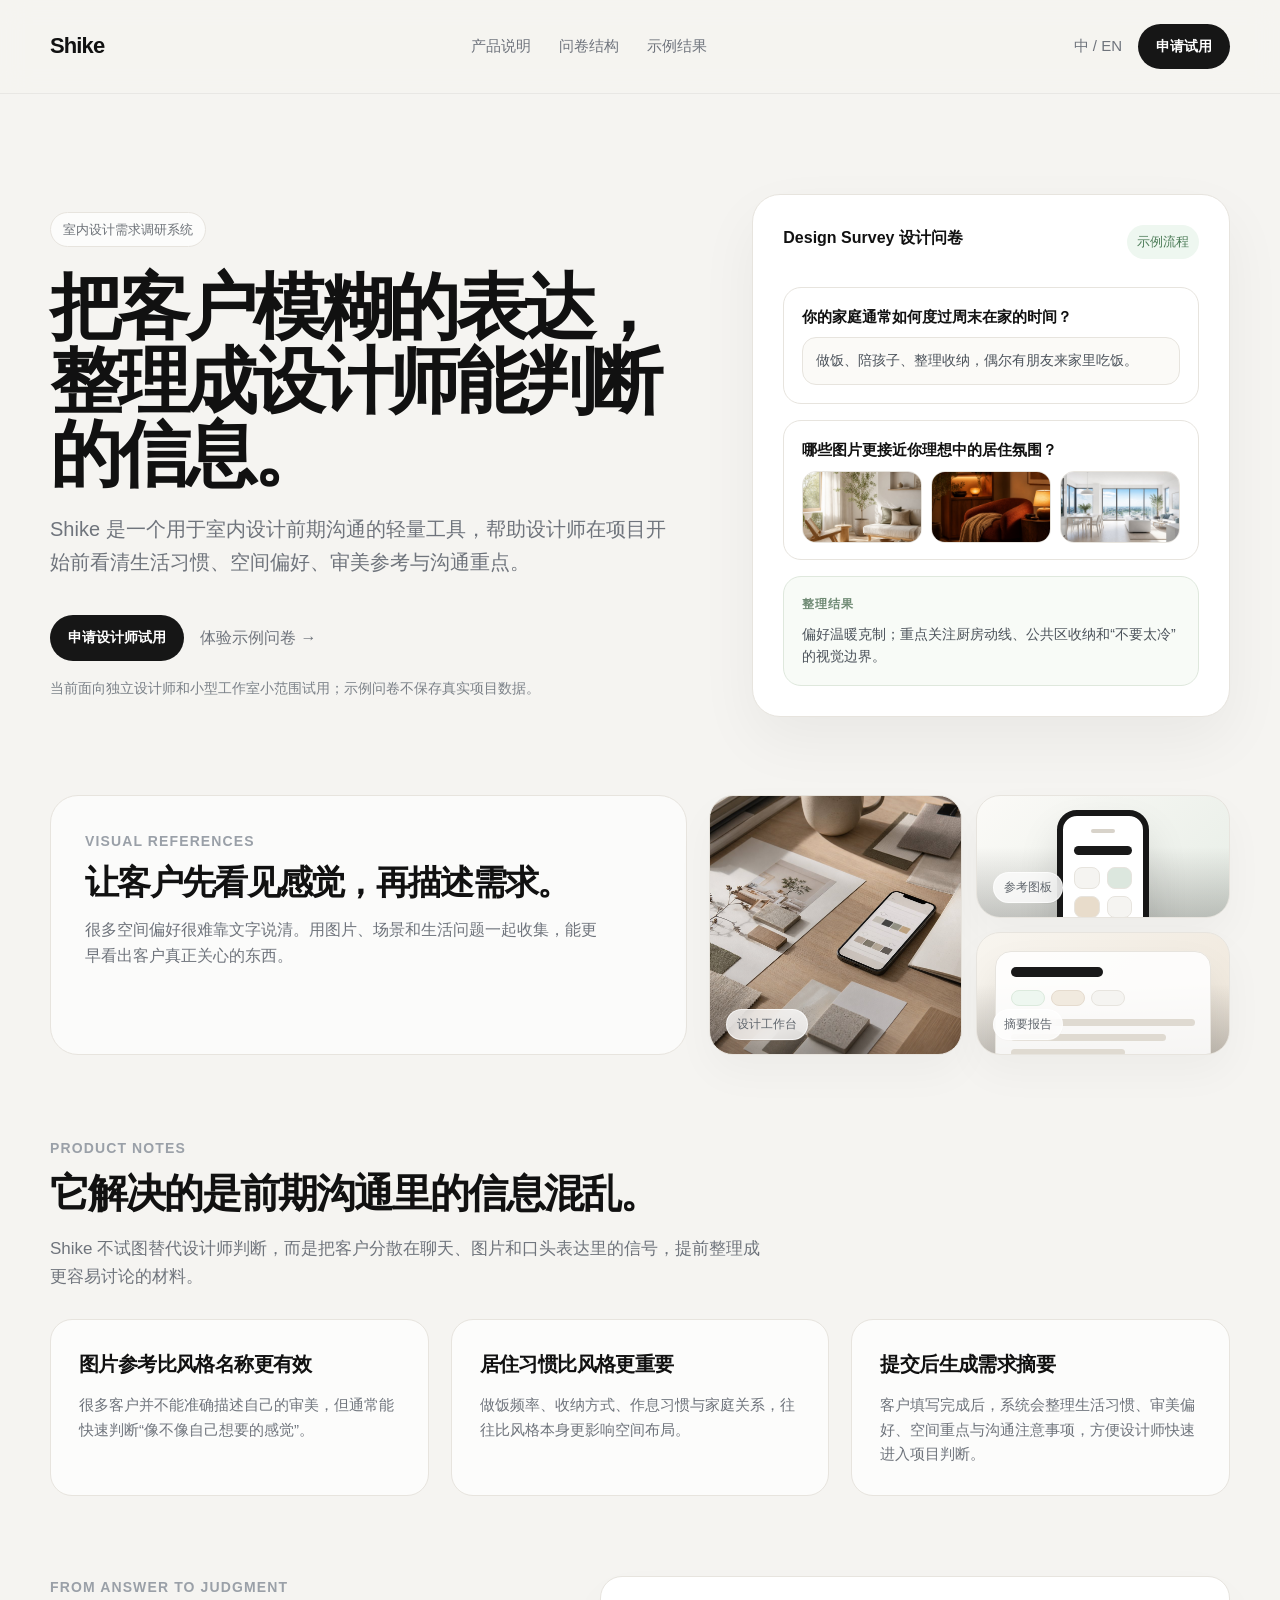
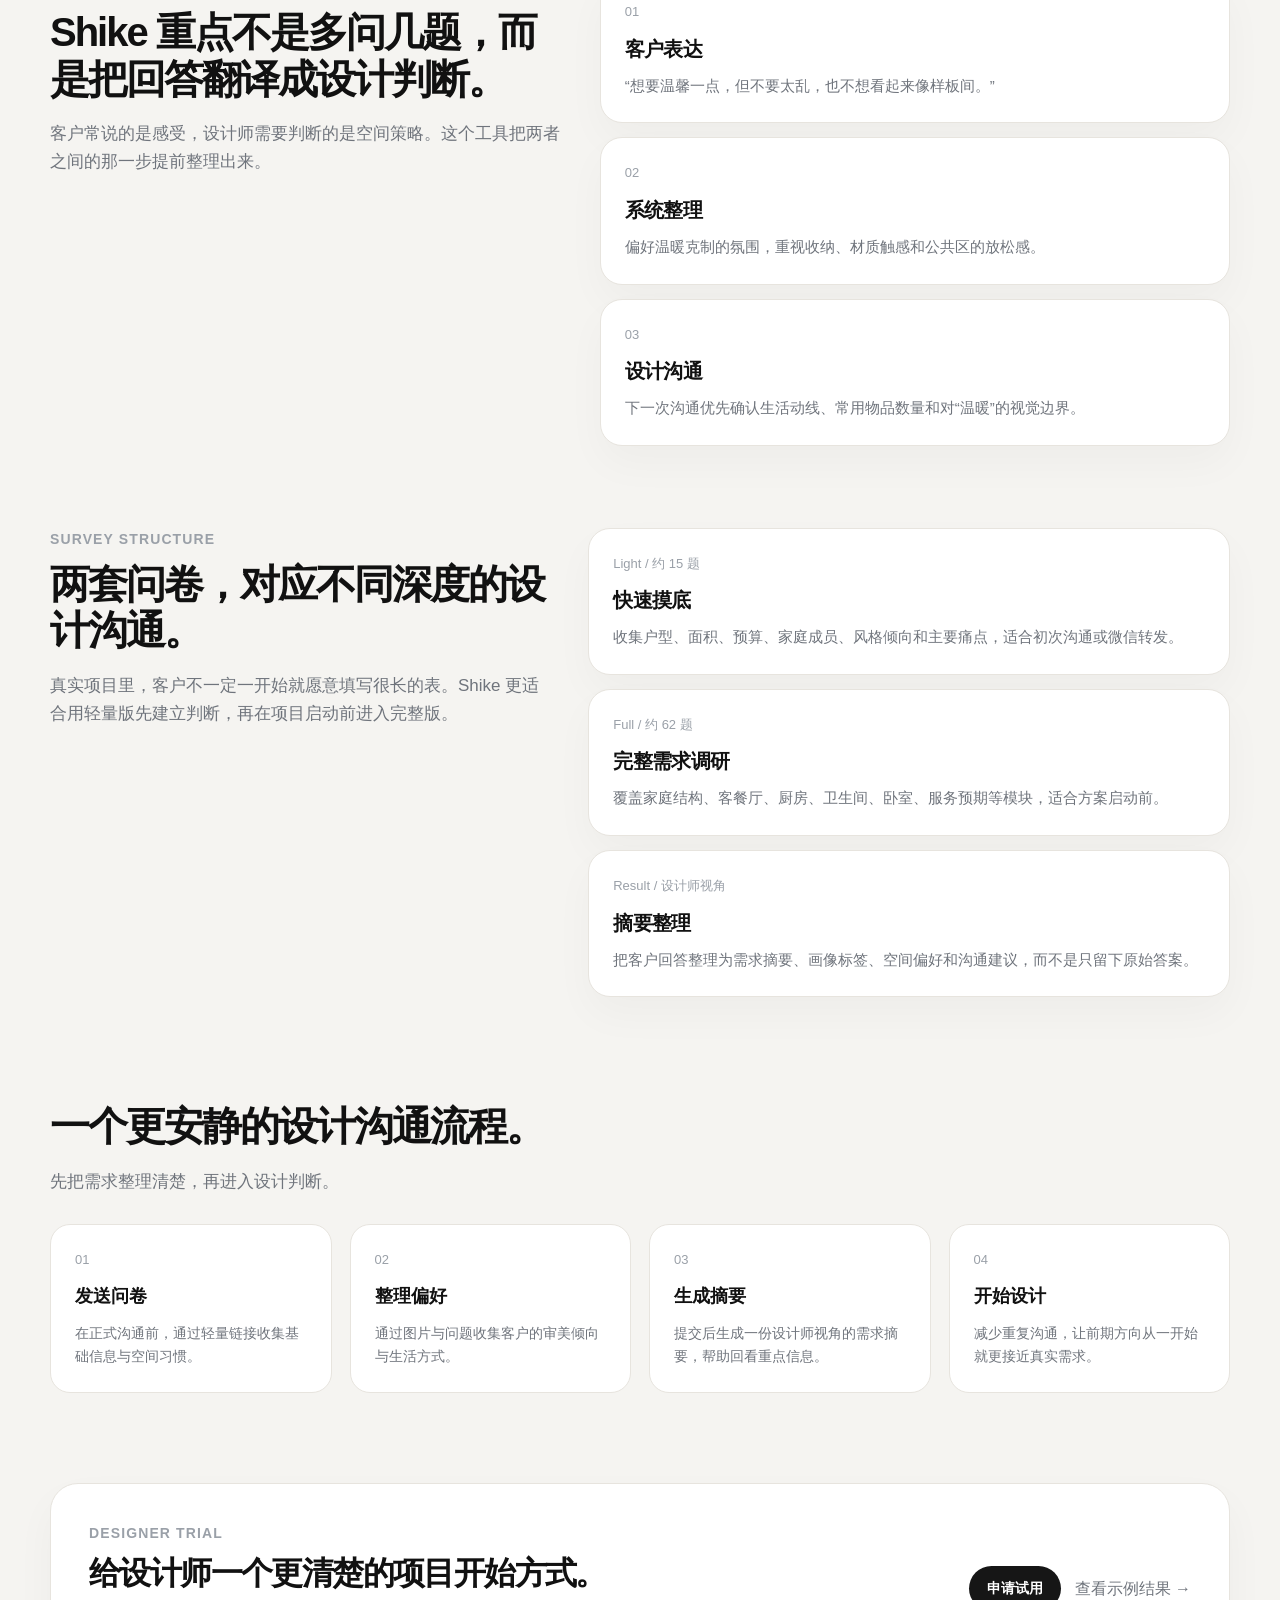
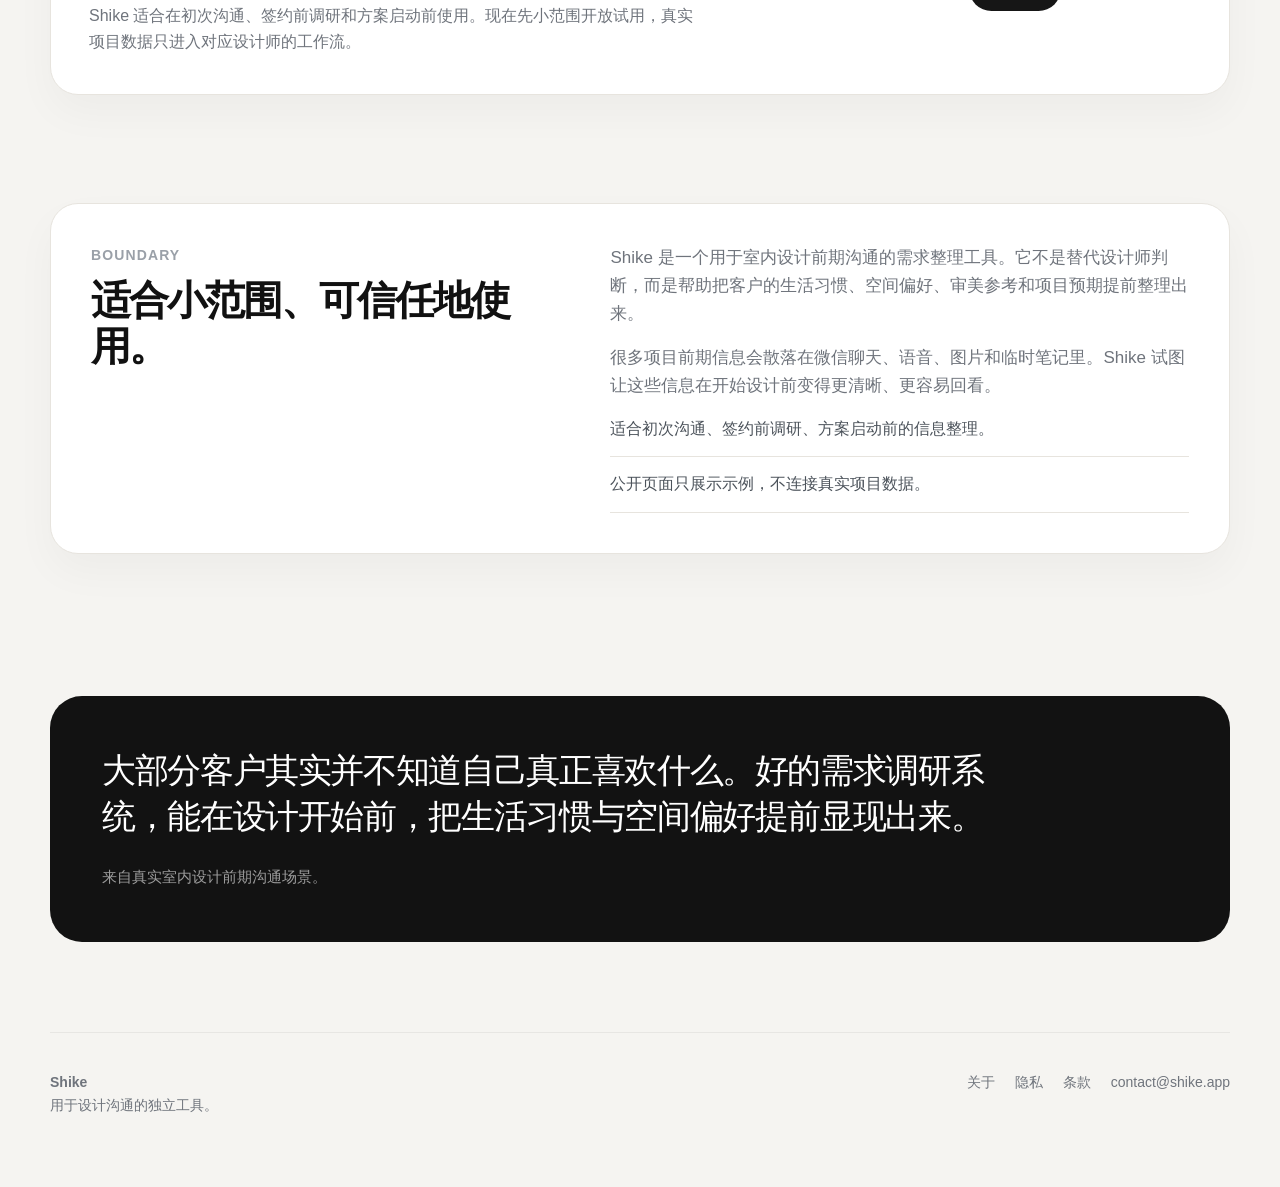
==== commit 1c59b498: "Refine Shike designer trial landing copy" ====
--- a/index.html
+++ b/index.html
@@ -6,6 +6,7 @@
   <meta name="description" content="Shike 识客是一个用于室内设计前期沟通的需求调研与摘要整理工具。" />
   <title>Shike 识客 — 室内设计需求调研工具</title>
   <link rel="stylesheet" href="styles.css" />
+
 </head>
 <body data-lang="zh">
   <header>
@@ -18,7 +19,7 @@
       </div>
       <div class="nav-right">
         <button class="ghost" type="button" id="langToggle">中 / EN</button>
-        <a class="button" href="/demo" data-route="/demo" data-i18n="nav.cta">体验问卷</a>
+        <a class="button" href="mailto:contact@shike.app?subject=Shike%20designer%20trial" data-i18n="nav.cta">申请试用</a>
       </div>
     </div>
   </header>
@@ -32,9 +33,10 @@
             <h1 data-i18n="home.title">把客户模糊的表达，整理成设计师能判断的信息。</h1>
             <p data-i18n="home.lead">Shike 是一个用于室内设计前期沟通的轻量工具，帮助设计师在项目开始前看清生活习惯、空间偏好、审美参考与沟通重点。</p>
             <div class="hero-actions">
-              <a class="button" href="/demo" data-route="/demo" data-i18n="home.demo">查看示例</a>
-              <a class="secondary" href="#workflow" data-anchor="workflow" data-i18n="home.workflow">了解使用方式 →</a>
-            </div>
+              <a class="button" href="mailto:contact@shike.app?subject=Shike%20designer%20trial" data-i18n="home.trial">申请设计师试用</a>
+              <a class="secondary" href="/demo" data-route="/demo" data-i18n="home.demo">体验示例问卷 →</a>
+            </div>
+            <p class="hero-note" data-i18n="home.note">当前面向独立设计师和小型工作室小范围试用；示例问卷不保存真实项目数据。</p>
           </div>
 
           <div class="hero-card" aria-label="Design Survey preview">
@@ -168,13 +170,13 @@
 
         <section class="cta-panel">
           <div>
-            <div class="section-kicker" data-i18n="cta.kicker">Example</div>
-            <h2 data-i18n="cta.title">先看一个完整结果，再体验问卷流程。</h2>
-            <p data-i18n="cta.text">公开页面只展示示例数据。真实项目是否接入后台、如何处理客户信息，可以在后续产品阶段再决定。</p>
+            <div class="section-kicker" data-i18n="cta.kicker">Designer trial</div>
+            <h2 data-i18n="cta.title">给设计师一个更清楚的项目开始方式。</h2>
+            <p data-i18n="cta.text">Shike 适合在初次沟通、签约前调研和方案启动前使用。现在先小范围开放试用，真实项目数据只进入对应设计师的工作流。</p>
           </div>
           <div class="cta-actions">
-            <a class="button" href="/demo-result" data-route="/demo-result" data-i18n="cta.result">查看示例结果</a>
-            <a class="secondary" href="/demo" data-route="/demo" data-i18n="cta.demo">体验示例问卷 →</a>
+            <a class="button" href="mailto:contact@shike.app?subject=Shike%20designer%20trial" data-i18n="cta.trial">申请试用</a>
+            <a class="secondary" href="/demo-result" data-route="/demo-result" data-i18n="cta.result">查看示例结果 →</a>
           </div>
         </section>
 
--- a/styles.css
+++ b/styles.css
@@ -49,6 +49,7 @@
     h1{margin:0 0 22px;font-size:72px;line-height:1.02;letter-spacing:-.06em;max-width:760px}
     .hero p{margin:0;font-size:20px;color:var(--muted);max-width:620px}
     .hero-actions{margin-top:36px;display:flex;gap:16px;align-items:center;flex-wrap:wrap}
+    .hero-note{margin-top:16px!important;font-size:14px!important;color:#7b8188!important;max-width:560px!important}
     .hero-card{background:var(--card);border:1px solid var(--border);border-radius:28px;padding:30px;box-shadow:0 24px 60px rgba(0,0,0,.05)}
     .hero-card-top{display:flex;justify-content:space-between;margin-bottom:28px;gap:16px}
     .status{font-size:13px;color:var(--green);background:var(--green-bg);padding:6px 10px;border-radius:999px;white-space:nowrap}
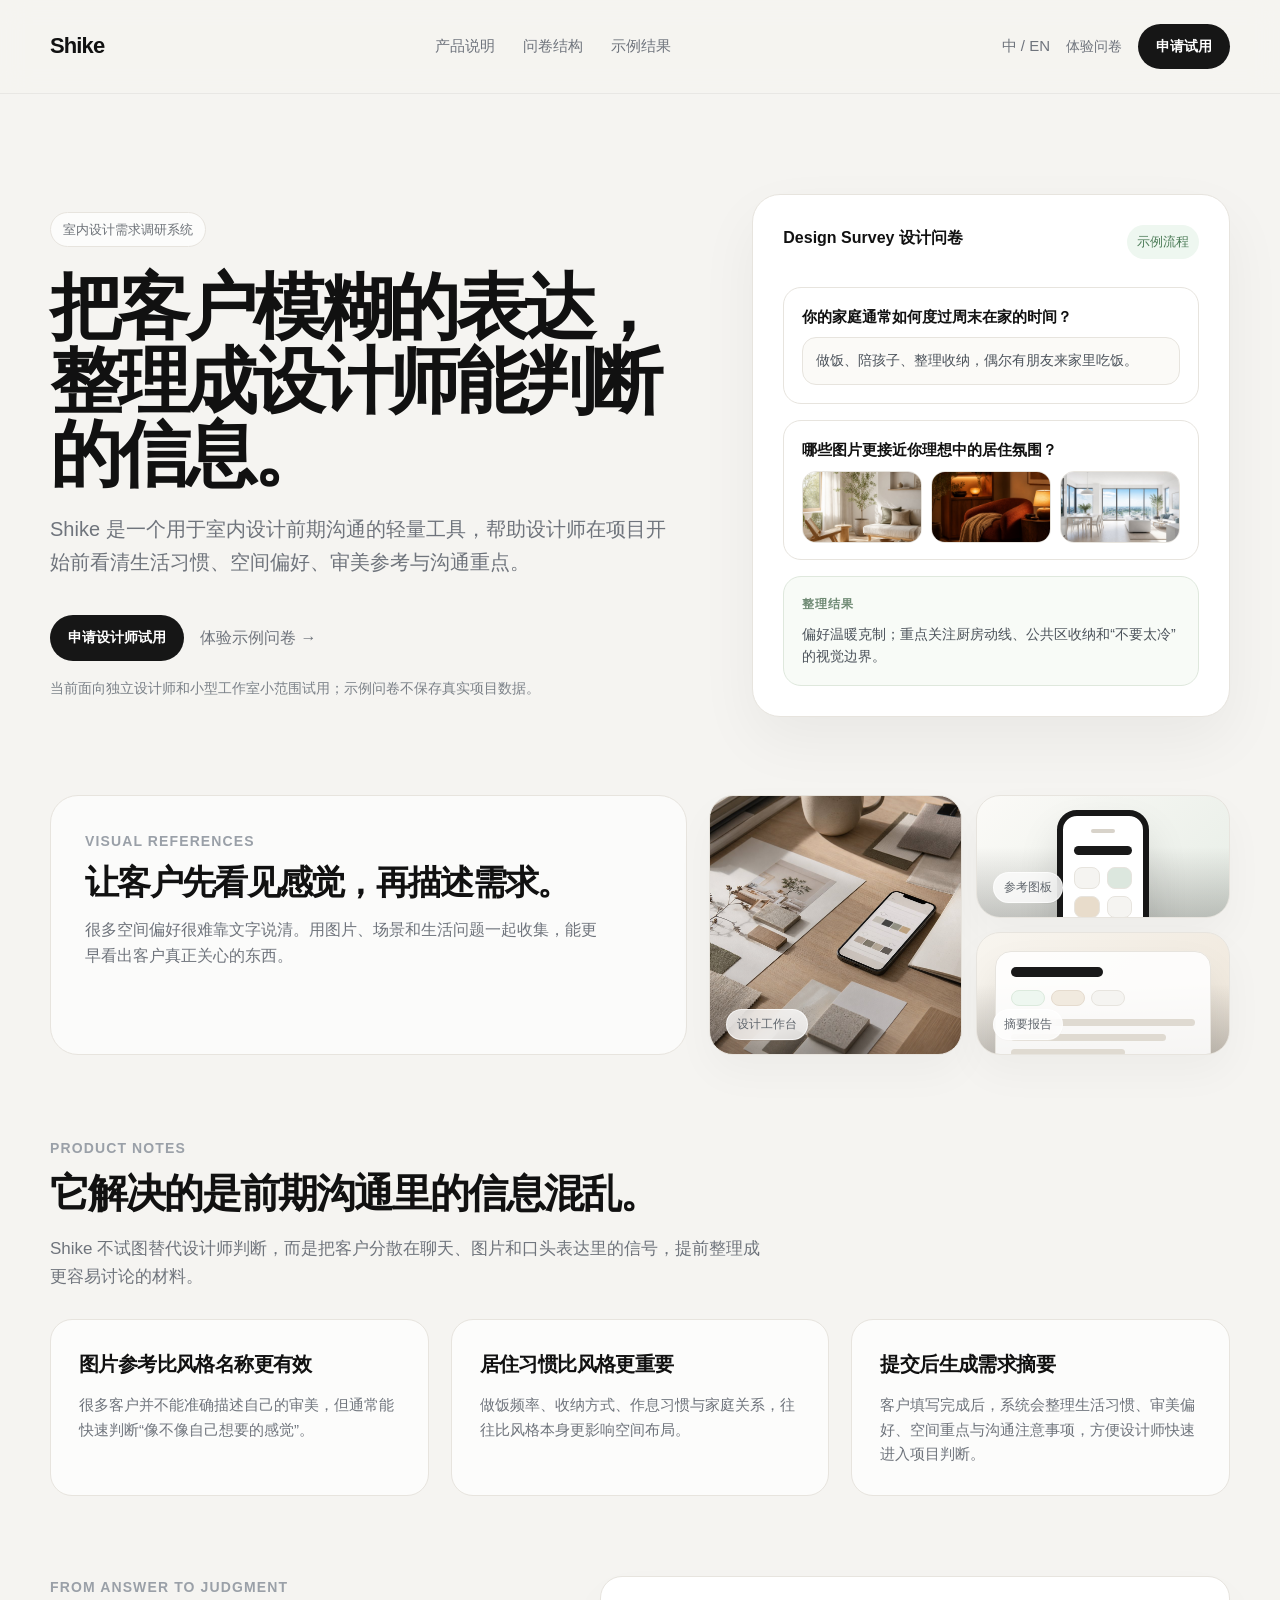
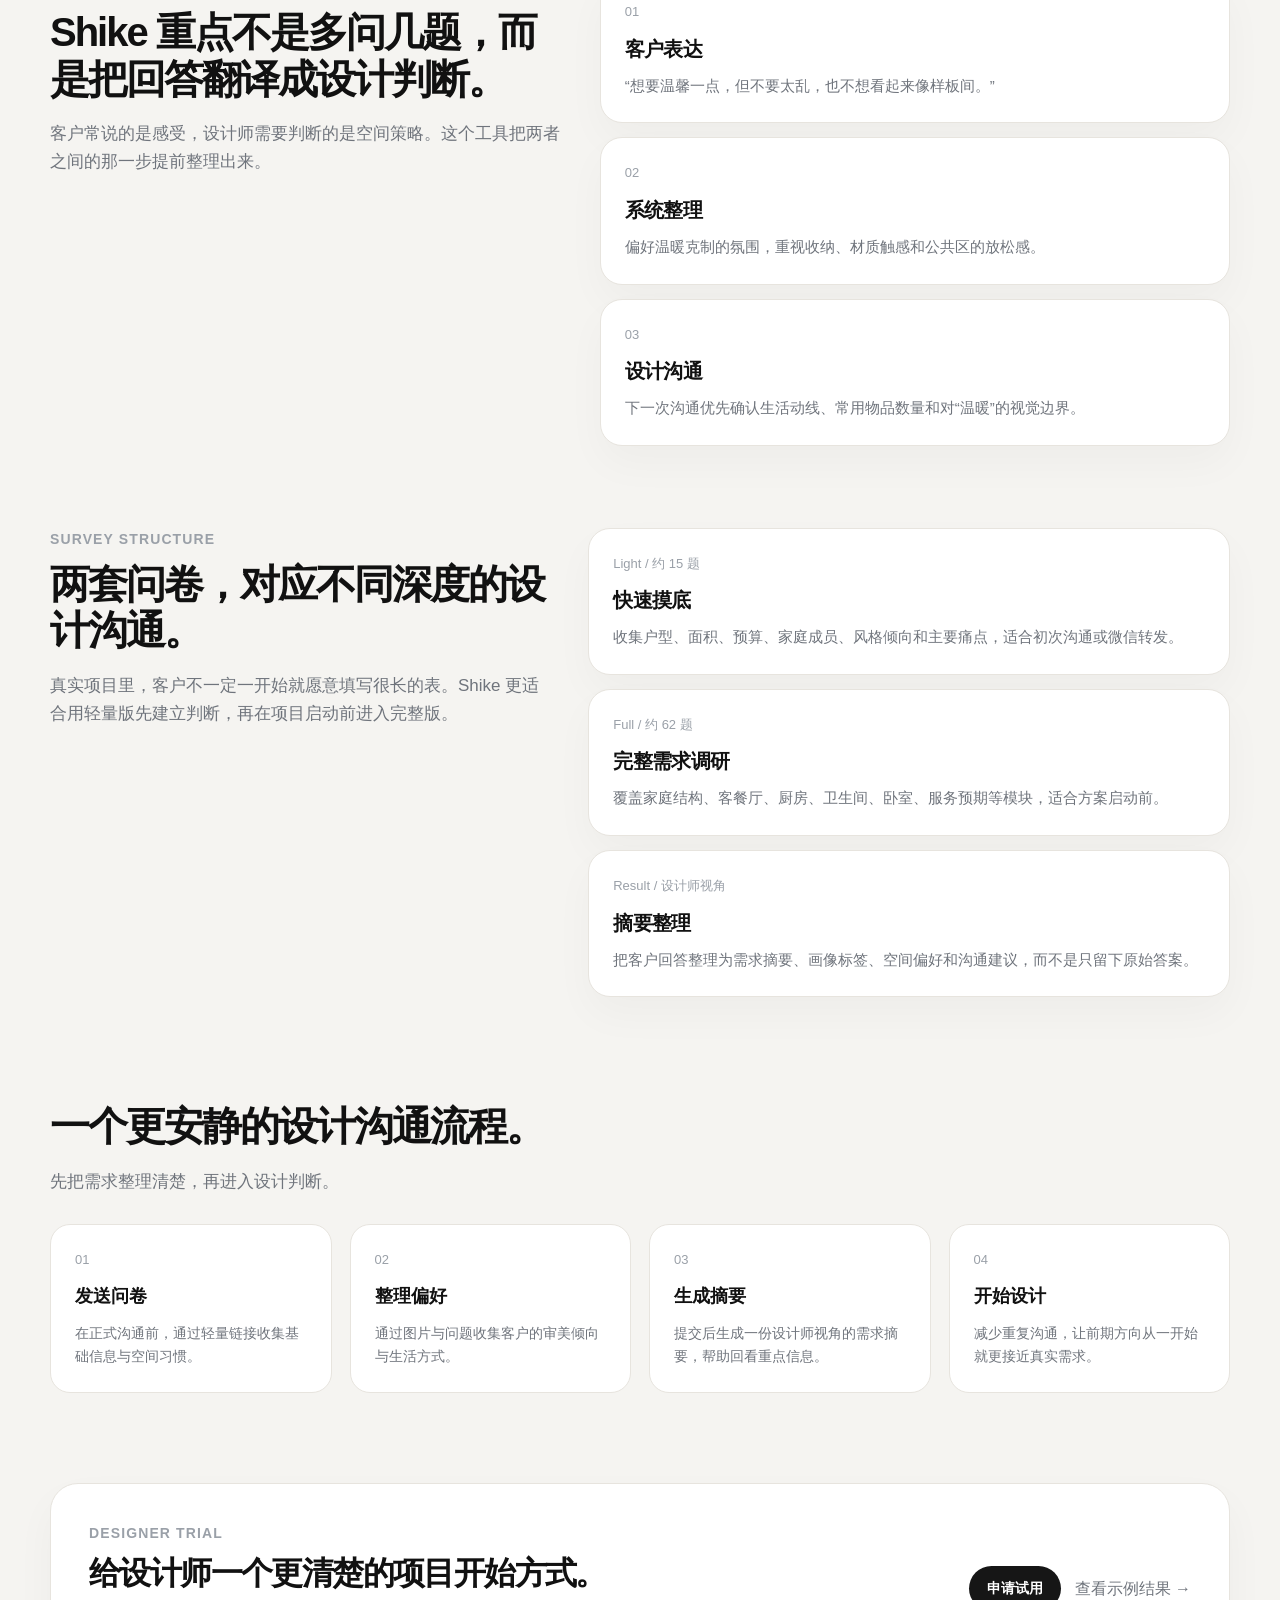
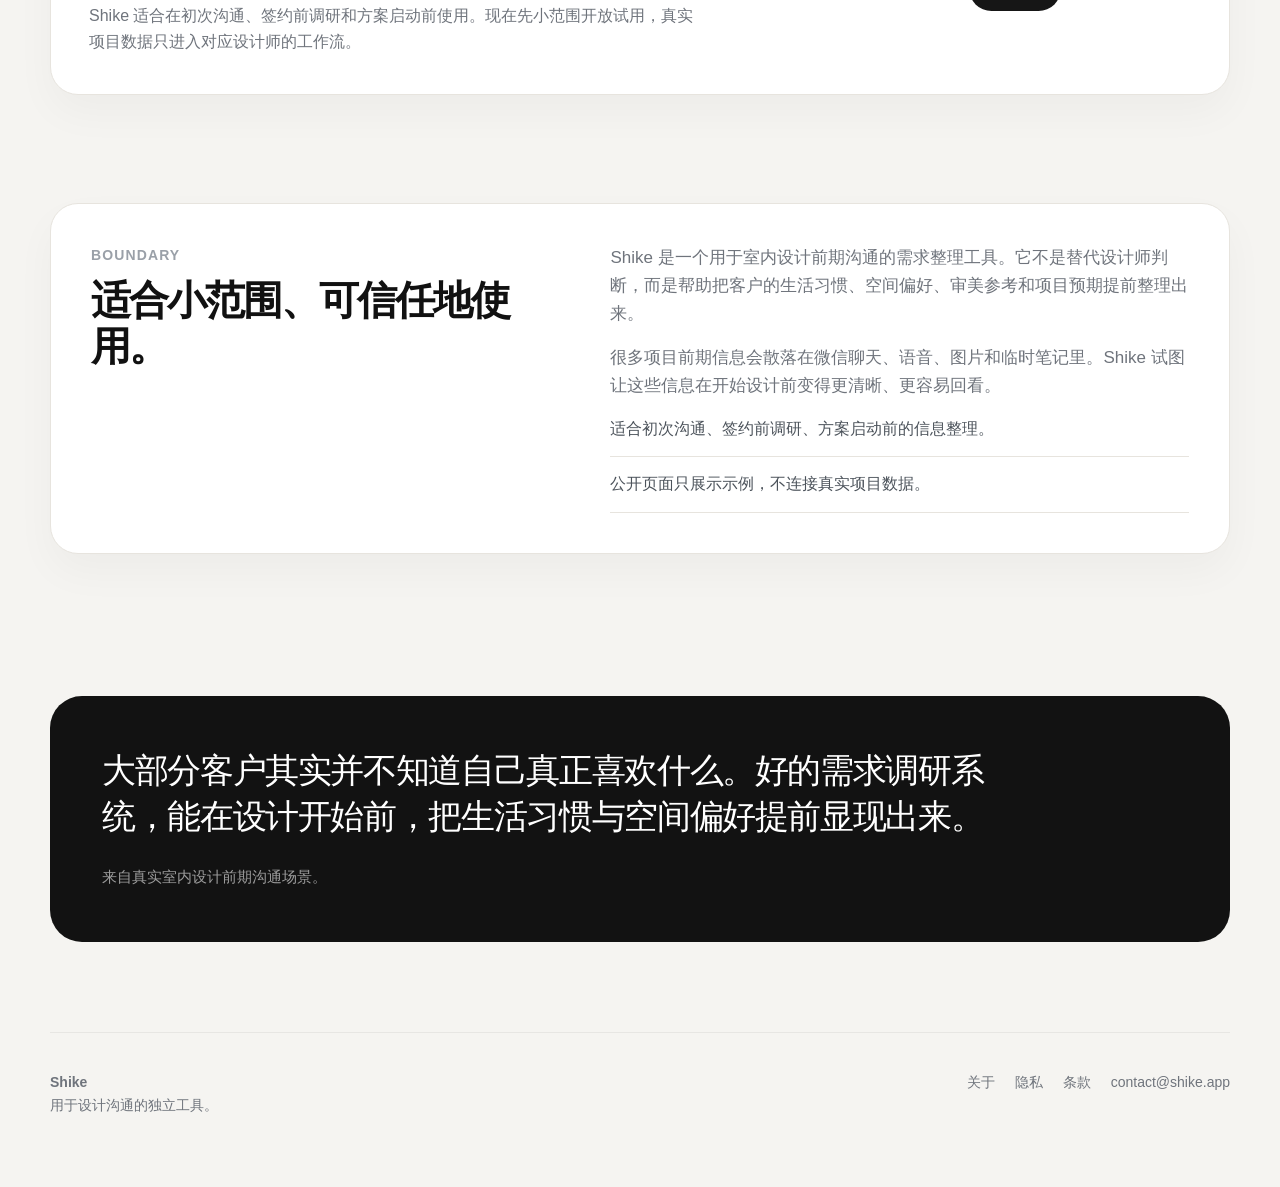
==== commit c489bb3f: "Restore demo survey nav link" ====
--- a/index.html
+++ b/index.html
@@ -19,6 +19,7 @@
       </div>
       <div class="nav-right">
         <button class="ghost" type="button" id="langToggle">中 / EN</button>
+        <a class="secondary nav-demo-link" href="/demo" data-route="/demo" data-i18n="nav.demo">体验问卷</a>
         <a class="button" href="mailto:contact@shike.app?subject=Shike%20designer%20trial" data-i18n="nav.cta">申请试用</a>
       </div>
     </div>
--- a/styles.css
+++ b/styles.css
@@ -36,6 +36,7 @@
     .logo{font-size:22px;font-weight:750;letter-spacing:-.04em;cursor:pointer}
     .nav-links{display:flex;gap:28px;color:var(--muted);font-size:15px}
     .nav-right{display:flex;align-items:center;gap:16px}
+    .nav-demo-link{font-size:14px}
     .nav a:hover,.logo:hover{opacity:.72}
     .ghost{color:var(--muted);font-size:15px;border:0;background:transparent;cursor:pointer;padding:0}
     .button{background:var(--accent);color:white;padding:11px 18px;border-radius:999px;font-size:14px;font-weight:650;border:0;cursor:pointer;display:inline-flex;align-items:center;justify-content:center;gap:8px}
@@ -221,6 +222,7 @@
       header{padding:18px 0}
       .nav-links{display:none}
       .nav-right{gap:10px}
+      .nav-demo-link{display:none}
       .nav-right .button{display:none}
       h1,.subpage h1{font-size:42px}
       .hero p{font-size:18px}
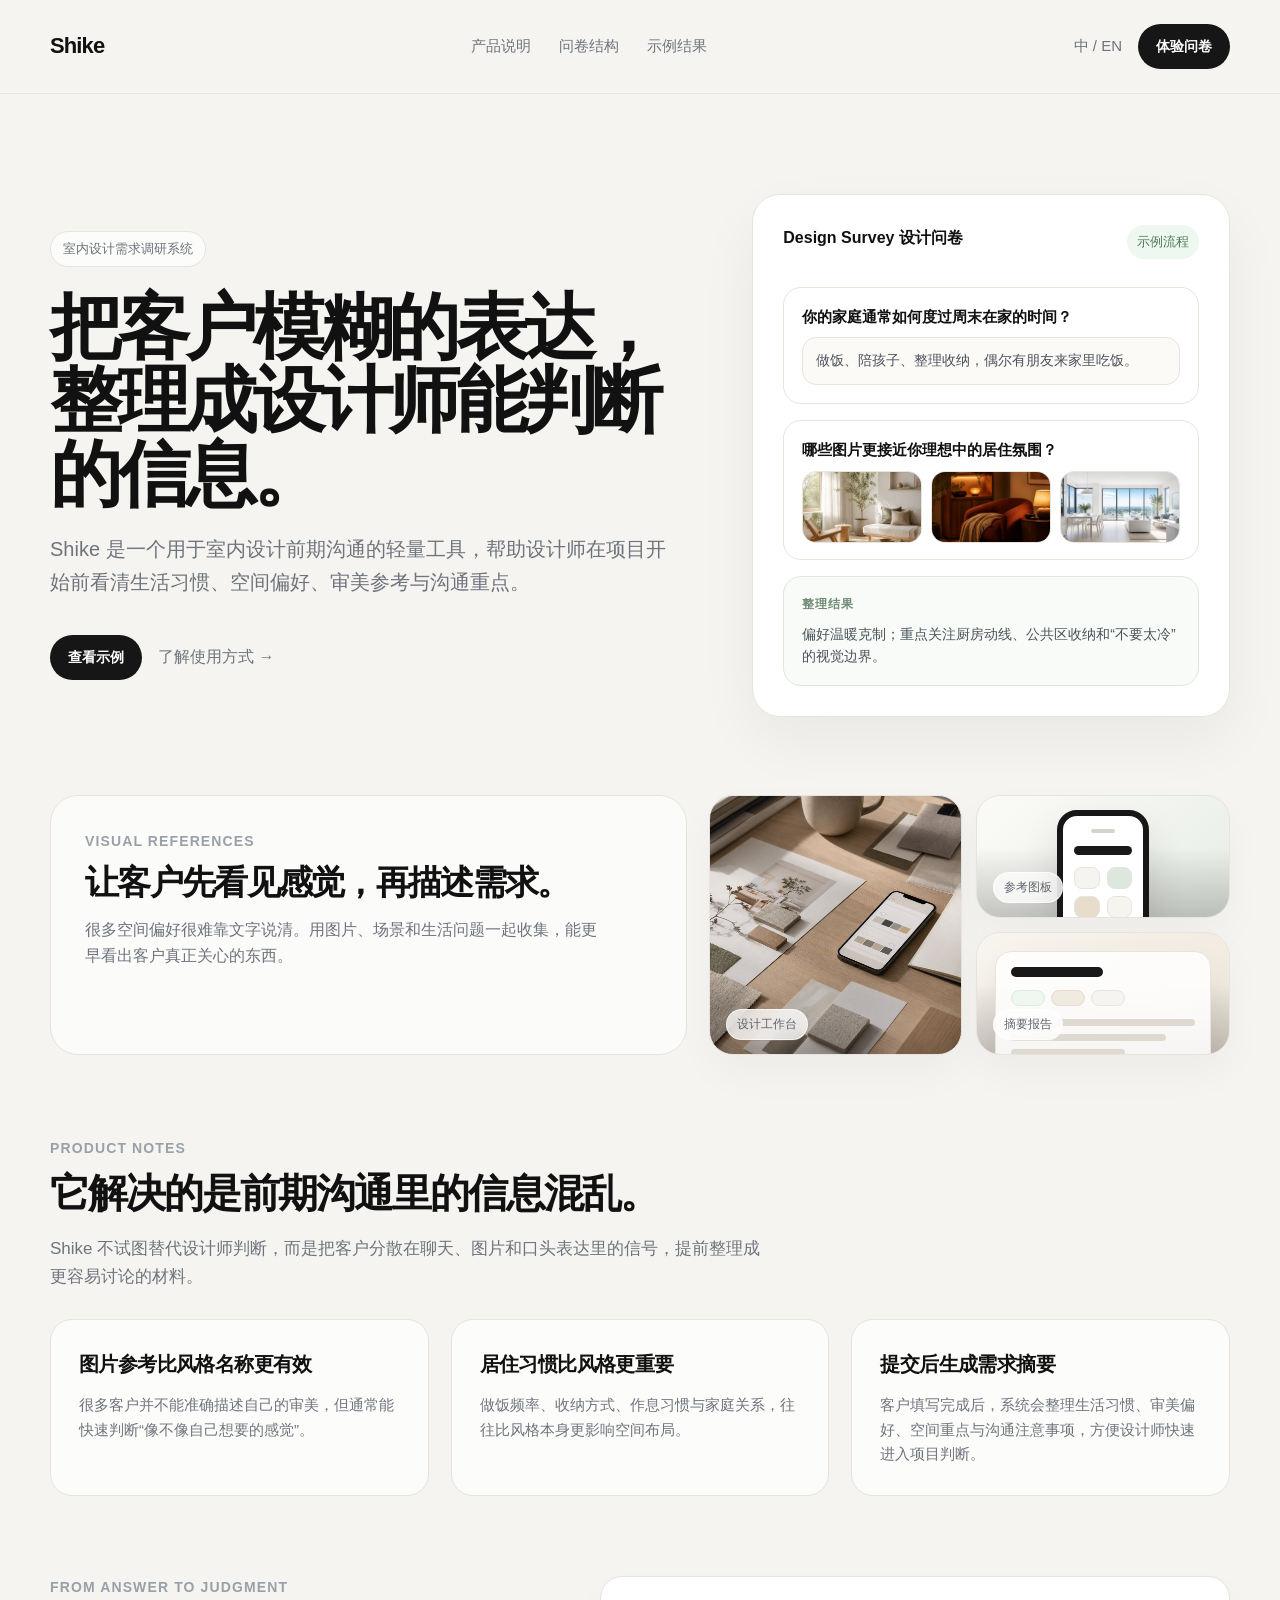
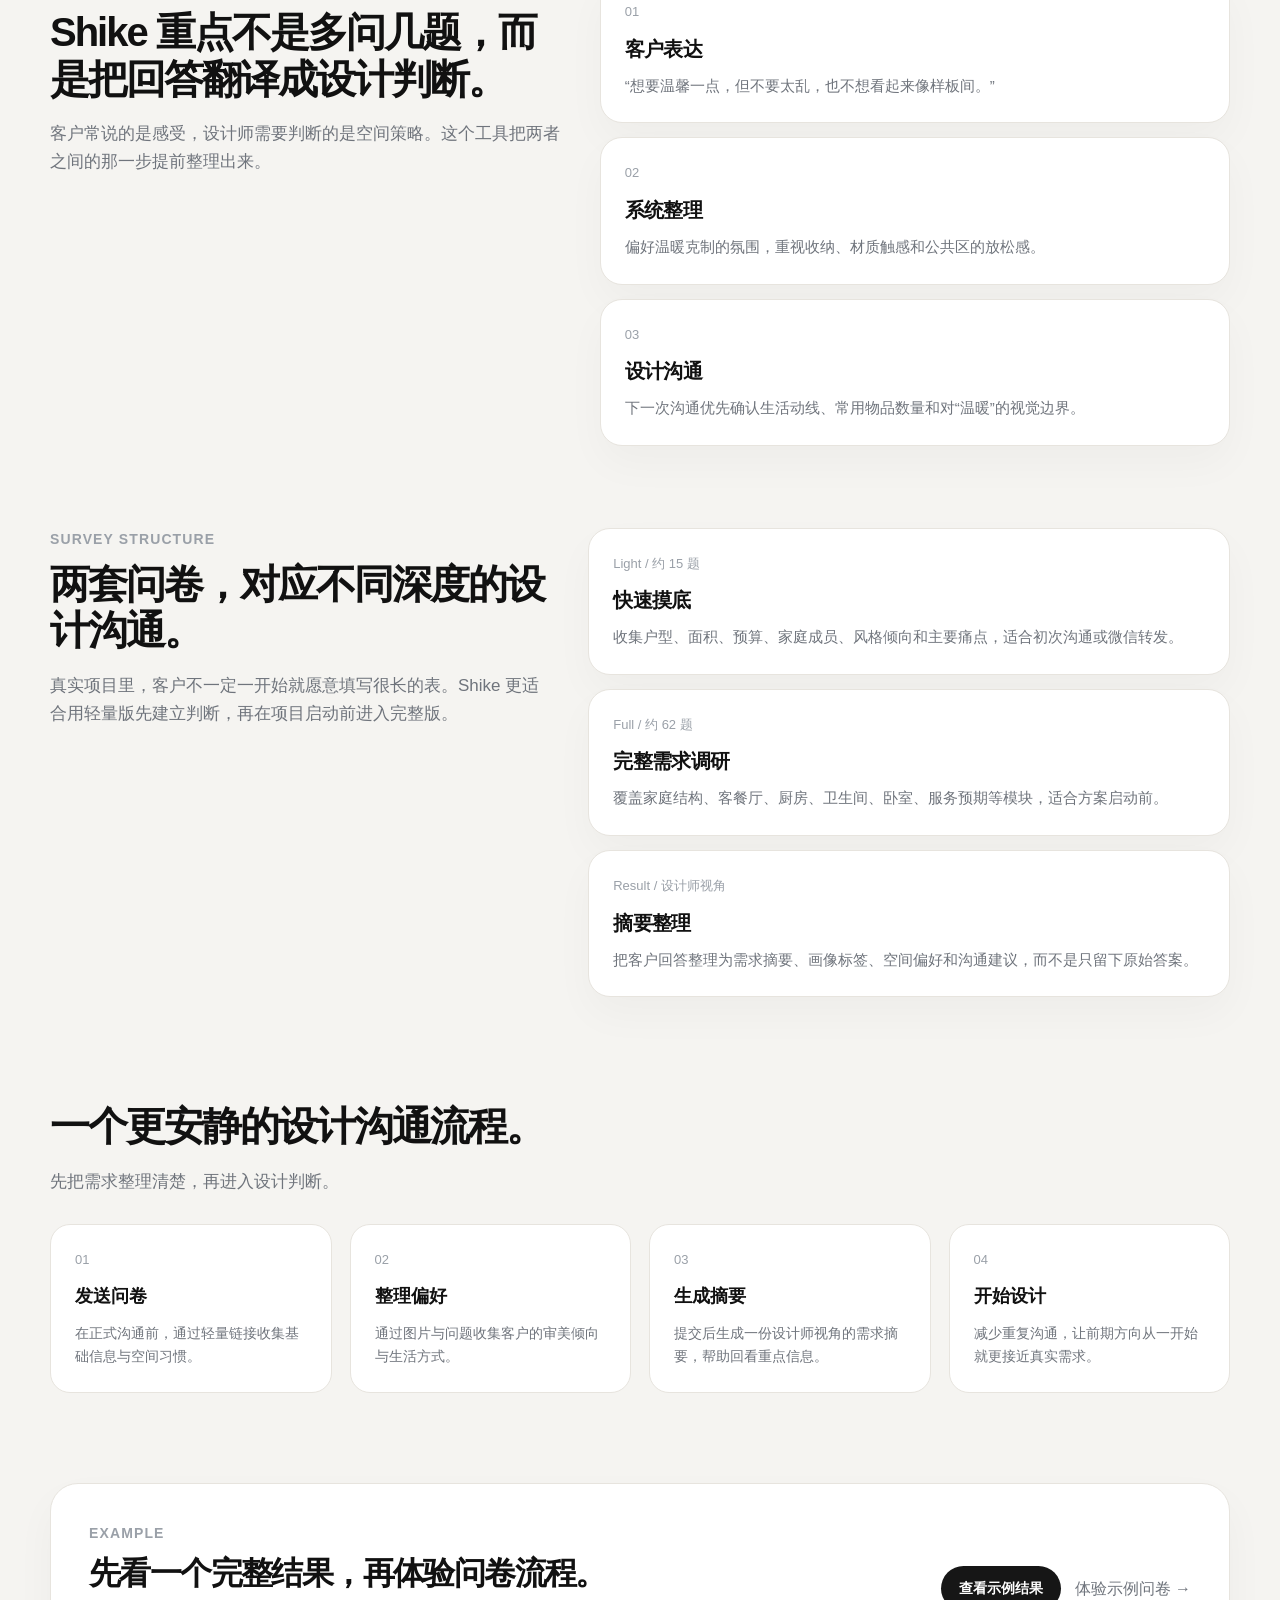
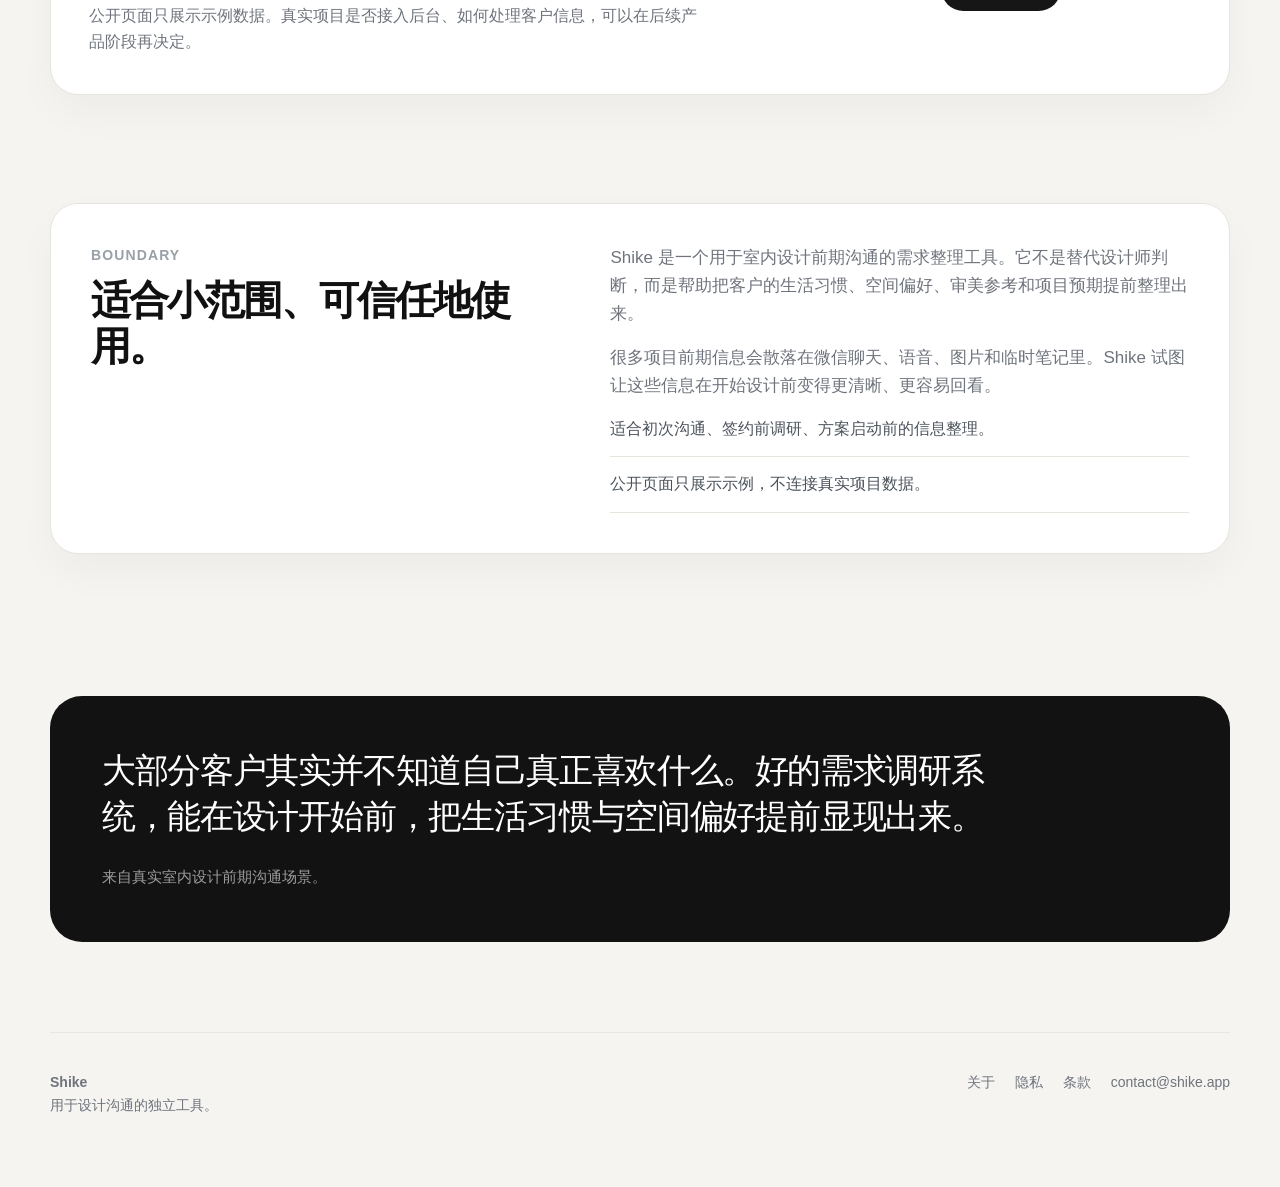
==== commit 59cc82f6: "Revert "Refine Shike designer trial landing copy" This reverts commit 1c59b4983703e4027cacad8aee392f" ====
--- a/index.html
+++ b/index.html
@@ -19,8 +19,7 @@
       </div>
       <div class="nav-right">
         <button class="ghost" type="button" id="langToggle">中 / EN</button>
-        <a class="secondary nav-demo-link" href="/demo" data-route="/demo" data-i18n="nav.demo">体验问卷</a>
-        <a class="button" href="mailto:contact@shike.app?subject=Shike%20designer%20trial" data-i18n="nav.cta">申请试用</a>
+        <a class="button" href="/demo" data-route="/demo" data-i18n="nav.cta">体验问卷</a>
       </div>
     </div>
   </header>
@@ -34,10 +33,9 @@
             <h1 data-i18n="home.title">把客户模糊的表达，整理成设计师能判断的信息。</h1>
             <p data-i18n="home.lead">Shike 是一个用于室内设计前期沟通的轻量工具，帮助设计师在项目开始前看清生活习惯、空间偏好、审美参考与沟通重点。</p>
             <div class="hero-actions">
-              <a class="button" href="mailto:contact@shike.app?subject=Shike%20designer%20trial" data-i18n="home.trial">申请设计师试用</a>
-              <a class="secondary" href="/demo" data-route="/demo" data-i18n="home.demo">体验示例问卷 →</a>
-            </div>
-            <p class="hero-note" data-i18n="home.note">当前面向独立设计师和小型工作室小范围试用；示例问卷不保存真实项目数据。</p>
+              <a class="button" href="/demo" data-route="/demo" data-i18n="home.demo">查看示例</a>
+              <a class="secondary" href="#workflow" data-anchor="workflow" data-i18n="home.workflow">了解使用方式 →</a>
+            </div>
           </div>
 
           <div class="hero-card" aria-label="Design Survey preview">
@@ -171,13 +169,13 @@
 
         <section class="cta-panel">
           <div>
-            <div class="section-kicker" data-i18n="cta.kicker">Designer trial</div>
-            <h2 data-i18n="cta.title">给设计师一个更清楚的项目开始方式。</h2>
-            <p data-i18n="cta.text">Shike 适合在初次沟通、签约前调研和方案启动前使用。现在先小范围开放试用，真实项目数据只进入对应设计师的工作流。</p>
+            <div class="section-kicker" data-i18n="cta.kicker">Example</div>
+            <h2 data-i18n="cta.title">先看一个完整结果，再体验问卷流程。</h2>
+            <p data-i18n="cta.text">公开页面只展示示例数据。真实项目是否接入后台、如何处理客户信息，可以在后续产品阶段再决定。</p>
           </div>
           <div class="cta-actions">
-            <a class="button" href="mailto:contact@shike.app?subject=Shike%20designer%20trial" data-i18n="cta.trial">申请试用</a>
-            <a class="secondary" href="/demo-result" data-route="/demo-result" data-i18n="cta.result">查看示例结果 →</a>
+            <a class="button" href="/demo-result" data-route="/demo-result" data-i18n="cta.result">查看示例结果</a>
+            <a class="secondary" href="/demo" data-route="/demo" data-i18n="cta.demo">体验示例问卷 →</a>
           </div>
         </section>
 
--- a/styles.css
+++ b/styles.css
@@ -36,7 +36,6 @@
     .logo{font-size:22px;font-weight:750;letter-spacing:-.04em;cursor:pointer}
     .nav-links{display:flex;gap:28px;color:var(--muted);font-size:15px}
     .nav-right{display:flex;align-items:center;gap:16px}
-    .nav-demo-link{font-size:14px}
     .nav a:hover,.logo:hover{opacity:.72}
     .ghost{color:var(--muted);font-size:15px;border:0;background:transparent;cursor:pointer;padding:0}
     .button{background:var(--accent);color:white;padding:11px 18px;border-radius:999px;font-size:14px;font-weight:650;border:0;cursor:pointer;display:inline-flex;align-items:center;justify-content:center;gap:8px}
@@ -50,7 +49,6 @@
     h1{margin:0 0 22px;font-size:72px;line-height:1.02;letter-spacing:-.06em;max-width:760px}
     .hero p{margin:0;font-size:20px;color:var(--muted);max-width:620px}
     .hero-actions{margin-top:36px;display:flex;gap:16px;align-items:center;flex-wrap:wrap}
-    .hero-note{margin-top:16px!important;font-size:14px!important;color:#7b8188!important;max-width:560px!important}
     .hero-card{background:var(--card);border:1px solid var(--border);border-radius:28px;padding:30px;box-shadow:0 24px 60px rgba(0,0,0,.05)}
     .hero-card-top{display:flex;justify-content:space-between;margin-bottom:28px;gap:16px}
     .status{font-size:13px;color:var(--green);background:var(--green-bg);padding:6px 10px;border-radius:999px;white-space:nowrap}
@@ -222,7 +220,6 @@
       header{padding:18px 0}
       .nav-links{display:none}
       .nav-right{gap:10px}
-      .nav-demo-link{display:none}
       .nav-right .button{display:none}
       h1,.subpage h1{font-size:42px}
       .hero p{font-size:18px}
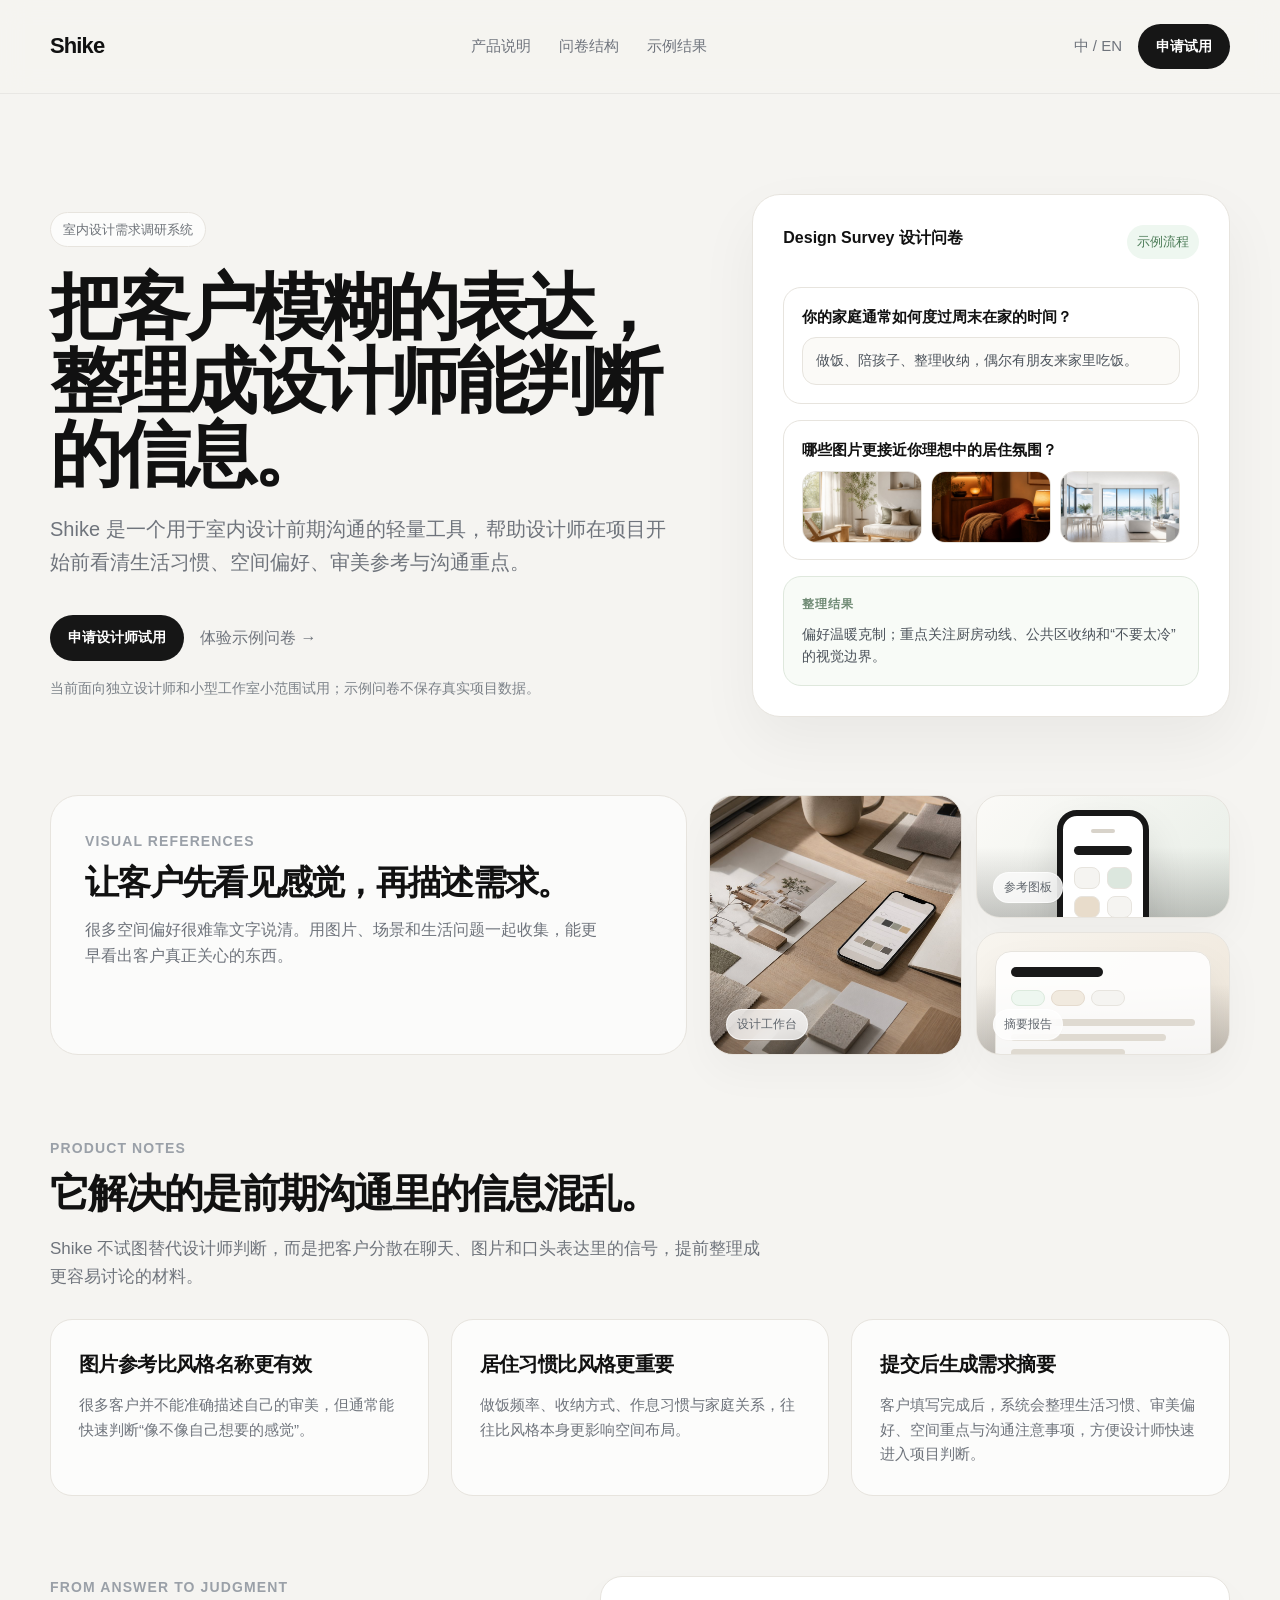
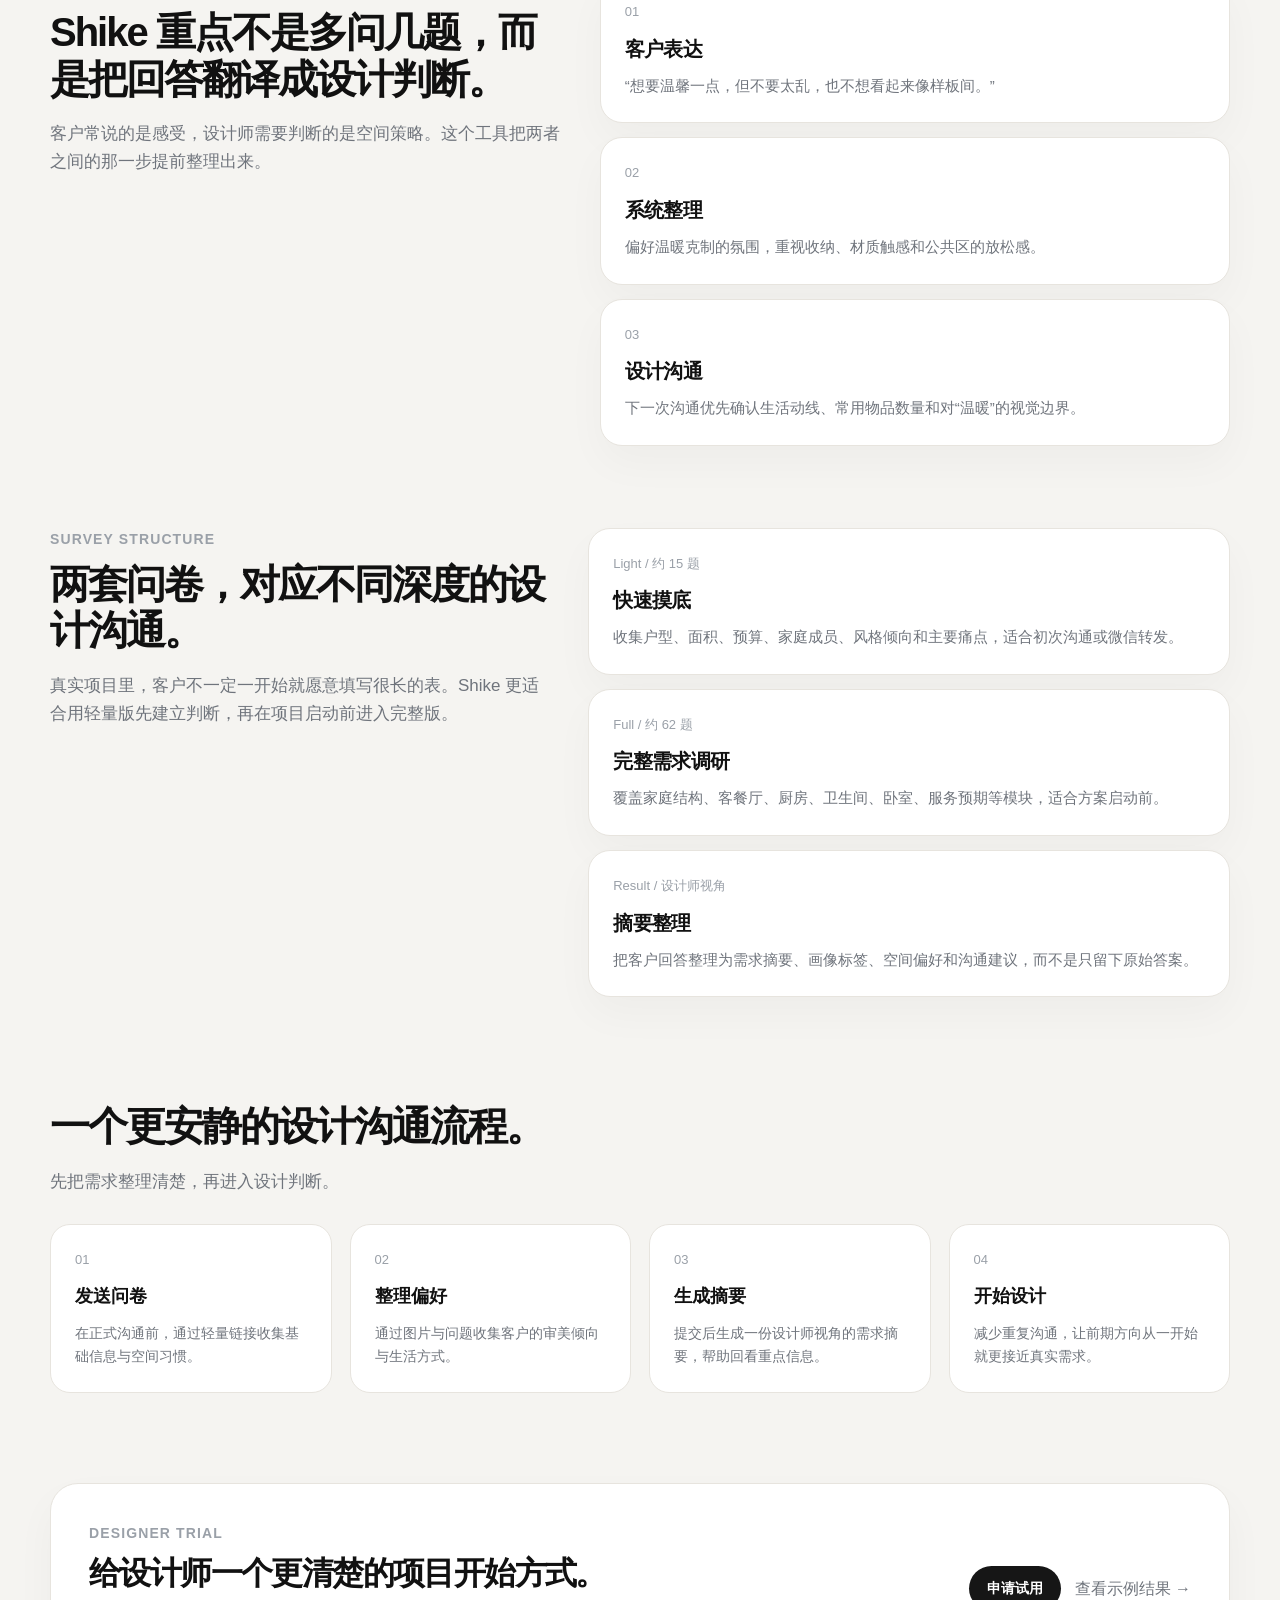
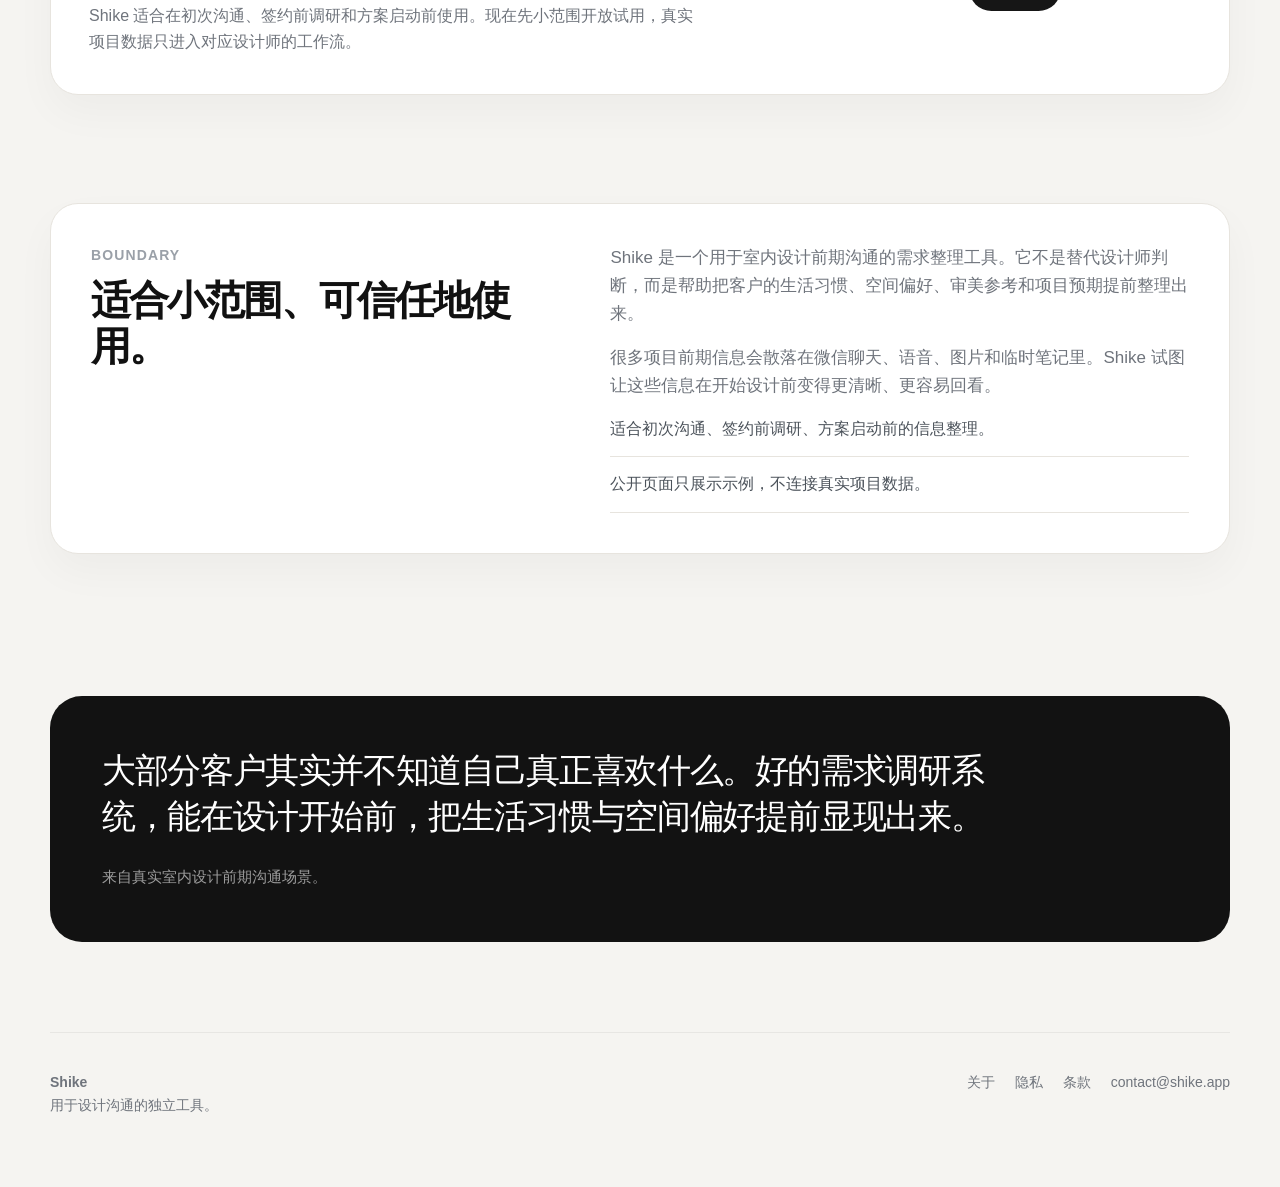
==== commit de87510f: "Revert "Restore demo survey nav link" This reverts commit c489bb3f6c19a4ef00b87b2cfea3cc6706d8504a." ====
--- a/index.html
+++ b/index.html
@@ -19,7 +19,7 @@
       </div>
       <div class="nav-right">
         <button class="ghost" type="button" id="langToggle">中 / EN</button>
-        <a class="button" href="/demo" data-route="/demo" data-i18n="nav.cta">体验问卷</a>
+        <a class="button" href="mailto:contact@shike.app?subject=Shike%20designer%20trial" data-i18n="nav.cta">申请试用</a>
       </div>
     </div>
   </header>
@@ -33,9 +33,10 @@
             <h1 data-i18n="home.title">把客户模糊的表达，整理成设计师能判断的信息。</h1>
             <p data-i18n="home.lead">Shike 是一个用于室内设计前期沟通的轻量工具，帮助设计师在项目开始前看清生活习惯、空间偏好、审美参考与沟通重点。</p>
             <div class="hero-actions">
-              <a class="button" href="/demo" data-route="/demo" data-i18n="home.demo">查看示例</a>
-              <a class="secondary" href="#workflow" data-anchor="workflow" data-i18n="home.workflow">了解使用方式 →</a>
-            </div>
+              <a class="button" href="mailto:contact@shike.app?subject=Shike%20designer%20trial" data-i18n="home.trial">申请设计师试用</a>
+              <a class="secondary" href="/demo" data-route="/demo" data-i18n="home.demo">体验示例问卷 →</a>
+            </div>
+            <p class="hero-note" data-i18n="home.note">当前面向独立设计师和小型工作室小范围试用；示例问卷不保存真实项目数据。</p>
           </div>
 
           <div class="hero-card" aria-label="Design Survey preview">
@@ -169,13 +170,13 @@
 
         <section class="cta-panel">
           <div>
-            <div class="section-kicker" data-i18n="cta.kicker">Example</div>
-            <h2 data-i18n="cta.title">先看一个完整结果，再体验问卷流程。</h2>
-            <p data-i18n="cta.text">公开页面只展示示例数据。真实项目是否接入后台、如何处理客户信息，可以在后续产品阶段再决定。</p>
+            <div class="section-kicker" data-i18n="cta.kicker">Designer trial</div>
+            <h2 data-i18n="cta.title">给设计师一个更清楚的项目开始方式。</h2>
+            <p data-i18n="cta.text">Shike 适合在初次沟通、签约前调研和方案启动前使用。现在先小范围开放试用，真实项目数据只进入对应设计师的工作流。</p>
           </div>
           <div class="cta-actions">
-            <a class="button" href="/demo-result" data-route="/demo-result" data-i18n="cta.result">查看示例结果</a>
-            <a class="secondary" href="/demo" data-route="/demo" data-i18n="cta.demo">体验示例问卷 →</a>
+            <a class="button" href="mailto:contact@shike.app?subject=Shike%20designer%20trial" data-i18n="cta.trial">申请试用</a>
+            <a class="secondary" href="/demo-result" data-route="/demo-result" data-i18n="cta.result">查看示例结果 →</a>
           </div>
         </section>
 
--- a/styles.css
+++ b/styles.css
@@ -49,6 +49,7 @@
     h1{margin:0 0 22px;font-size:72px;line-height:1.02;letter-spacing:-.06em;max-width:760px}
     .hero p{margin:0;font-size:20px;color:var(--muted);max-width:620px}
     .hero-actions{margin-top:36px;display:flex;gap:16px;align-items:center;flex-wrap:wrap}
+    .hero-note{margin-top:16px!important;font-size:14px!important;color:#7b8188!important;max-width:560px!important}
     .hero-card{background:var(--card);border:1px solid var(--border);border-radius:28px;padding:30px;box-shadow:0 24px 60px rgba(0,0,0,.05)}
     .hero-card-top{display:flex;justify-content:space-between;margin-bottom:28px;gap:16px}
     .status{font-size:13px;color:var(--green);background:var(--green-bg);padding:6px 10px;border-radius:999px;white-space:nowrap}
